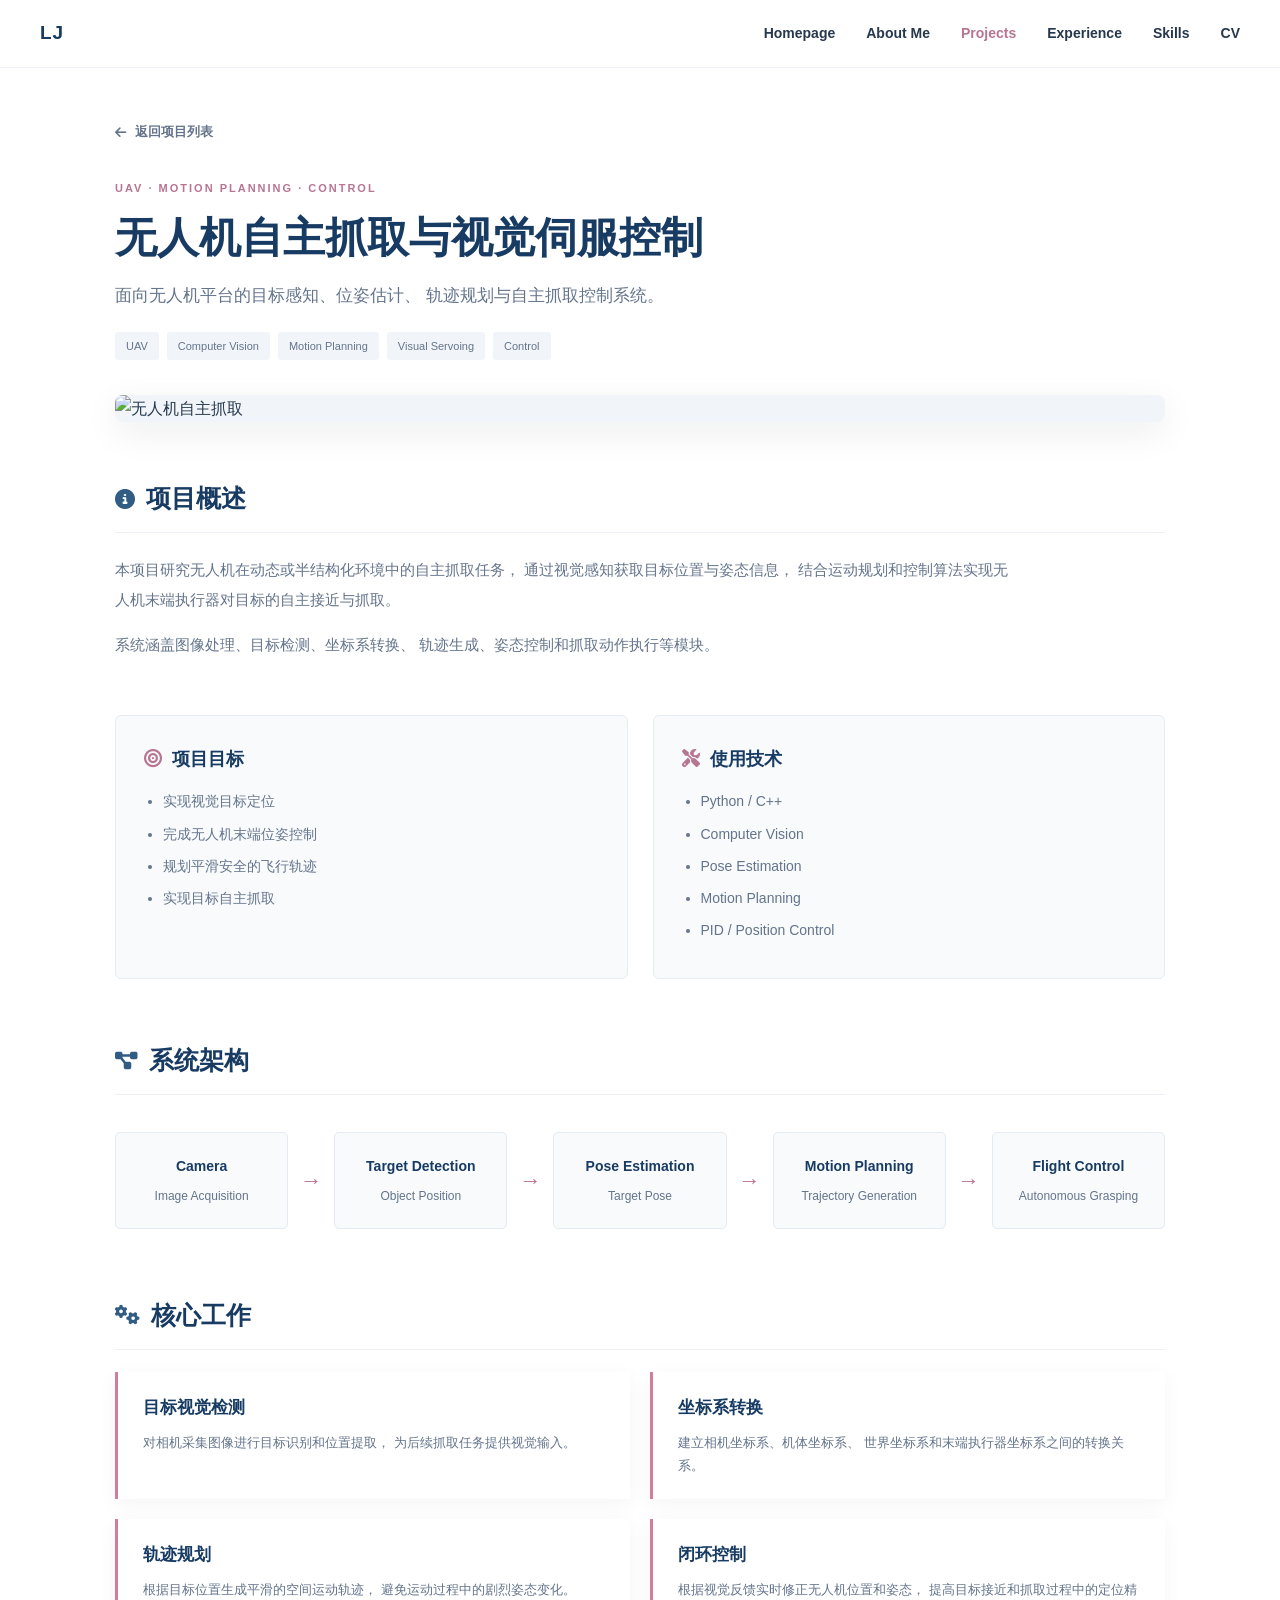
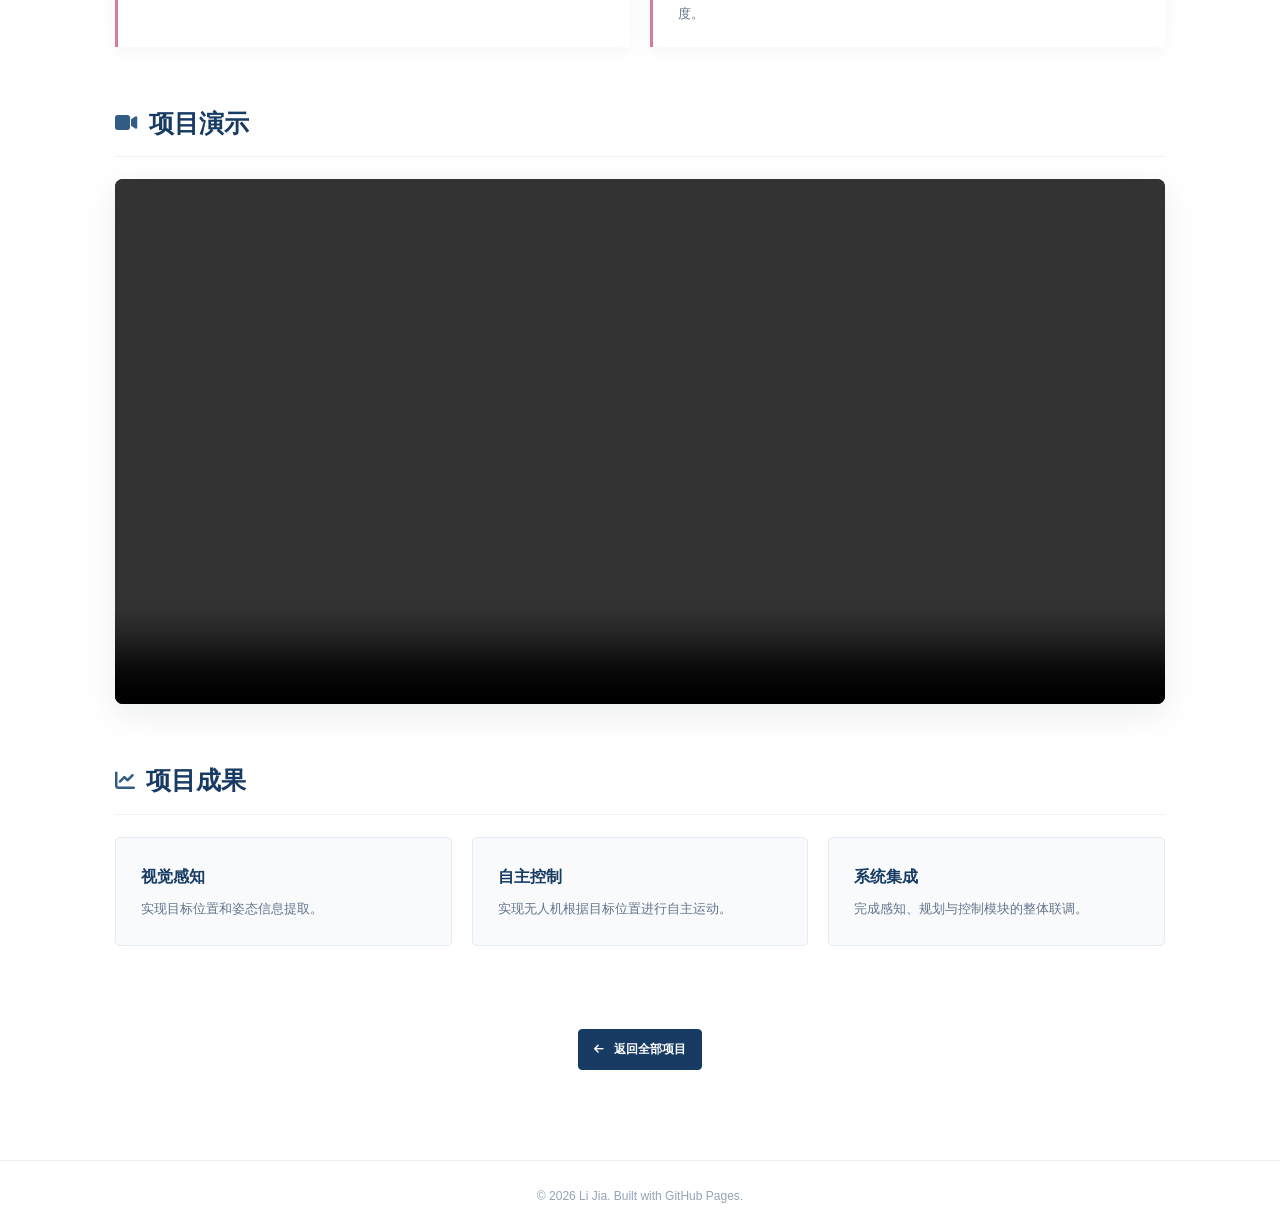
==== uav-grasping.html @ ee02954a "Create uav-grasping.html" ====
<!DOCTYPE html>
<html lang="zh-CN">

<head>
    <meta charset="UTF-8">
    <meta name="viewport" content="width=device-width, initial-scale=1.0">

    <title>无人机自主抓取 | Li Jia</title>

    <link rel="stylesheet"
          href="https://cdnjs.cloudflare.com/ajax/libs/font-awesome/6.5.1/css/all.min.css">

    <link rel="stylesheet" href="assets/css/style.css">
</head>

<body>

<header class="navbar">
    <div class="nav-container">

        <a href="index.html" class="logo">LJ</a>

        <nav class="nav-links">
            <a href="index.html">Homepage</a>
            <a href="index.html#about">About Me</a>
            <a href="index.html#projects" class="active">Projects</a>
            <a href="index.html#experience">Experience</a>
            <a href="index.html#skills">Skills</a>
            <a href="cv.html">CV</a>
        </nav>

    </div>
</header>


<main class="project-detail-container">

    <a href="index.html#projects" class="back-link">
        <i class="fa-solid fa-arrow-left"></i>
        返回项目列表
    </a>


    <header class="project-detail-header">

        <div class="small-label">
            UAV · MOTION PLANNING · CONTROL
        </div>

        <h1>
            无人机自主抓取与视觉伺服控制
        </h1>

        <p class="project-detail-subtitle">
            面向无人机平台的目标感知、位姿估计、
            轨迹规划与自主抓取控制系统。
        </p>

        <div class="detail-tags">
            <span>UAV</span>
            <span>Computer Vision</span>
            <span>Motion Planning</span>
            <span>Visual Servoing</span>
            <span>Control</span>
        </div>

    </header>


    <div class="project-hero-media">

        <img
            src="assets/images/uav-grasping.jpg"
            alt="无人机自主抓取"
        >

    </div>


    <section class="detail-section">

        <h2>
            <i class="fa-solid fa-circle-info"></i>
            项目概述
        </h2>

        <p>
            本项目研究无人机在动态或半结构化环境中的自主抓取任务，
            通过视觉感知获取目标位置与姿态信息，
            结合运动规划和控制算法实现无人机末端执行器对目标的自主接近与抓取。
        </p>

        <p>
            系统涵盖图像处理、目标检测、坐标系转换、
            轨迹生成、姿态控制和抓取动作执行等模块。
        </p>

    </section>


    <section class="detail-two-column">

        <div class="detail-info-card">

            <h3>
                <i class="fa-solid fa-bullseye"></i>
                项目目标
            </h3>

            <ul>
                <li>实现视觉目标定位</li>
                <li>完成无人机末端位姿控制</li>
                <li>规划平滑安全的飞行轨迹</li>
                <li>实现目标自主抓取</li>
            </ul>

        </div>


        <div class="detail-info-card">

            <h3>
                <i class="fa-solid fa-screwdriver-wrench"></i>
                使用技术
            </h3>

            <ul>
                <li>Python / C++</li>
                <li>Computer Vision</li>
                <li>Pose Estimation</li>
                <li>Motion Planning</li>
                <li>PID / Position Control</li>
            </ul>

        </div>

    </section>


    <section class="detail-section">

        <h2>
            <i class="fa-solid fa-diagram-project"></i>
            系统架构
        </h2>

        <div class="architecture-flow">

            <div class="flow-item">
                <strong>Camera</strong>
                <span>Image Acquisition</span>
            </div>

            <div class="flow-arrow">→</div>

            <div class="flow-item">
                <strong>Target Detection</strong>
                <span>Object Position</span>
            </div>

            <div class="flow-arrow">→</div>

            <div class="flow-item">
                <strong>Pose Estimation</strong>
                <span>Target Pose</span>
            </div>

            <div class="flow-arrow">→</div>

            <div class="flow-item">
                <strong>Motion Planning</strong>
                <span>Trajectory Generation</span>
            </div>

            <div class="flow-arrow">→</div>

            <div class="flow-item">
                <strong>Flight Control</strong>
                <span>Autonomous Grasping</span>
            </div>

        </div>

    </section>


    <section class="detail-section">

        <h2>
            <i class="fa-solid fa-gears"></i>
            核心工作
        </h2>

        <div class="technical-list">

            <div class="technical-item">

                <h3>目标视觉检测</h3>

                <p>
                    对相机采集图像进行目标识别和位置提取，
                    为后续抓取任务提供视觉输入。
                </p>

            </div>

            <div class="technical-item">

                <h3>坐标系转换</h3>

                <p>
                    建立相机坐标系、机体坐标系、
                    世界坐标系和末端执行器坐标系之间的转换关系。
                </p>

            </div>

            <div class="technical-item">

                <h3>轨迹规划</h3>

                <p>
                    根据目标位置生成平滑的空间运动轨迹，
                    避免运动过程中的剧烈姿态变化。
                </p>

            </div>

            <div class="technical-item">

                <h3>闭环控制</h3>

                <p>
                    根据视觉反馈实时修正无人机位置和姿态，
                    提高目标接近和抓取过程中的定位精度。
                </p>

            </div>

        </div>

    </section>


    <section class="detail-section">

        <h2>
            <i class="fa-solid fa-video"></i>
            项目演示
        </h2>

        <div class="project-hero-media">

            <video controls>
                <source
                    src="assets/videos/uav-grasping-demo.mp4"
                    type="video/mp4"
                >

                您的浏览器不支持视频播放。
            </video>

        </div>

    </section>


    <section class="detail-section">

        <h2>
            <i class="fa-solid fa-chart-line"></i>
            项目成果
        </h2>

        <div class="result-grid">

            <div class="result-card">
                <strong>视觉感知</strong>
                <span>
                    实现目标位置和姿态信息提取。
                </span>
            </div>

            <div class="result-card">
                <strong>自主控制</strong>
                <span>
                    实现无人机根据目标位置进行自主运动。
                </span>
            </div>

            <div class="result-card">
                <strong>系统集成</strong>
                <span>
                    完成感知、规划与控制模块的整体联调。
                </span>
            </div>

        </div>

    </section>


    <div class="detail-bottom-link">

        <a href="index.html#projects" class="project-button">
            <i class="fa-solid fa-arrow-left"></i>
            返回全部项目
        </a>

    </div>

</main>


<footer class="footer">
    © 2026 Li Jia. Built with GitHub Pages.
</footer>

</body>
</html>
---- assets/css/style.css ----
/* =========================================
   Global
========================================= */

* {
    box-sizing: border-box;
}

html {
    scroll-behavior: smooth;
}

body {
    margin: 0;
    padding: 0;

    background: #ffffff;
    color: #26384d;

    font-family:
        -apple-system,
        BlinkMacSystemFont,
        "Segoe UI",
        "Microsoft YaHei",
        Arial,
        sans-serif;

    line-height: 1.7;
}

a {
    color: inherit;
    text-decoration: none;
}

img {
    max-width: 100%;
    display: block;
}


/* =========================================
   Navigation
========================================= */

.navbar {
    height: 68px;

    background: #ffffff;
    border-bottom: 1px solid #edf0f4;

    position: sticky;
    top: 0;
    z-index: 100;
}

.nav-container {
    width: min(1320px, calc(100% - 80px));

    height: 100%;
    margin: 0 auto;

    display: flex;
    align-items: center;
    justify-content: space-between;
}

.logo {
    color: #173b63;

    font-size: 19px;
    font-weight: 800;
    letter-spacing: 1px;
}

.nav-links {
    display: flex;
    align-items: center;
    gap: 31px;
}

.nav-links a {
    color: #26384d;

    font-size: 14px;
    font-weight: 600;

    transition: color 0.2s ease;
}

.nav-links a:hover,
.nav-links a.active {
    color: #b87591;
}


/* =========================================
   Main Layout
========================================= */

.site-layout {
    width: min(1320px, calc(100% - 80px));

    margin: 0 auto;
    padding: 55px 0 80px;

    display: grid;
    grid-template-columns: 235px minmax(0, 1fr);

    gap: 70px;

    align-items: start;
}


/* =========================================
   Sidebar
========================================= */

.profile-sidebar {
    position: sticky;
    top: 105px;

    width: 235px;
}

.profile-photo {
    width: 180px;
    height: 225px;

    object-fit: cover;
    object-position: center;

    border-radius: 48%;

    border: 5px solid #ffffff;

    box-shadow:
        0 0 0 1px #e5e7eb,
        0 8px 25px rgba(15, 23, 42, 0.08);

    margin-bottom: 22px;
}

.profile-sidebar h1 {
    margin: 0;

    color: #173b63;

    font-size: 26px;
    font-weight: 800;
}

.profile-name {
    margin: 2px 0 7px;

    color: #64748b;
    font-size: 14px;
}

.profile-position {
    display: inline-block;

    margin: 0 0 16px;
    padding: 4px 9px;

    color: #a36480;
    background: #f8edf2;

    border-radius: 3px;

    font-size: 11px;
    font-weight: 700;
}

.profile-school {
    margin: 0;

    color: #334155;
    font-size: 14px;
    font-weight: 650;
}

.profile-degree {
    margin: 3px 0 0;

    color: #64748b;
    font-size: 13px;
}

.profile-divider {
    width: 100%;
    height: 1px;

    background: #e9edf2;

    margin: 25px 0 20px;
}

.profile-contact p {
    display: flex;
    align-items: center;
    gap: 11px;

    margin: 15px 0;

    color: #475569;
    font-size: 13px;
}

.profile-contact i {
    width: 16px;

    color: #315d85;
    font-size: 14px;
}

.profile-contact a:hover {
    color: #b87591;
}

.profile-skills {
    display: flex;
    flex-wrap: wrap;
    gap: 6px;

    margin-top: 25px;
}

.profile-skills span {
    padding: 4px 8px;

    color: #64748b;
    background: #f1f5f9;

    border-radius: 3px;

    font-size: 10px;
}


/* =========================================
   Main Content
========================================= */

.main-content {
    min-width: 0;
    width: 100%;
}

.about-section {
    margin-bottom: 35px;
}

.small-label {
    margin-bottom: 12px;

    color: #b87591;

    font-size: 11px;
    font-weight: 800;

    letter-spacing: 2px;
    text-transform: uppercase;
}

.about-section h2 {
    margin: 0 0 8px;

    color: #173b63;

    font-size: 39px;
    line-height: 1.3;
    font-weight: 800;
}

.about-section h2 span {
    color: #b87591;
}

.about-section h3 {
    margin: 0 0 23px;

    color: #64748b;

    font-size: 19px;
    font-weight: 500;
}

.about-section p {
    max-width: 900px;

    margin: 0 0 14px;

    color: #475569;

    font-size: 15px;
    line-height: 1.9;
}

.about-section strong {
    color: #173b63;
}

.about-highlight {
    display: flex;
    align-items: center;
    gap: 13px;

    margin-top: 25px;
    padding: 18px 22px;

    background: #ffffff;

    border-left: 4px solid #d17d9b;
    border-radius: 4px;

    box-shadow: 0 5px 22px rgba(15, 23, 42, 0.06);

    color: #475569;
    font-size: 14px;
}

.about-highlight i {
    color: #d17d9b;
    font-size: 18px;
}


/* =========================================
   Overview Cards
========================================= */

.overview-grid {
    display: grid;
    grid-template-columns: repeat(3, minmax(0, 1fr));

    gap: 20px;

    margin-bottom: 60px;
}

.overview-card {
    min-height: 150px;

    padding: 23px 25px;

    background: #ffffff;

    border: 1px solid #edf0f4;
    border-radius: 6px;

    box-shadow: 0 5px 20px rgba(15, 23, 42, 0.035);

    transition:
        transform 0.2s ease,
        box-shadow 0.2s ease;
}

.overview-card:hover {
    transform: translateY(-4px);

    box-shadow:
        0 10px 28px rgba(15, 23, 42, 0.08);
}

.overview-card i {
    display: block;
    margin-bottom: 10px;

    color: #315d85;
    font-size: 21px;
}

.overview-card h3 {
    margin: 0 0 8px;

    color: #173b63;
    font-size: 17px;
}

.overview-card p {
    margin: 0;

    color: #64748b;

    font-size: 13px;
    line-height: 1.7;
}


/* =========================================
   Section Heading
========================================= */

.section-heading {
    margin-bottom: 25px;
}

.section-heading h2 {
    display: flex;
    align-items: center;
    gap: 11px;

    margin: 0;

    color: #173b63;

    font-size: 28px;
    font-weight: 800;
}

.section-heading h2 i {
    color: #315d85;
    font-size: 22px;
}

.section-heading p {
    margin: 7px 0 0;

    color: #94a3b8;
    font-size: 13px;
}


/* =========================================
   Projects
========================================= */

.projects-section {
    margin-bottom: 70px;
}

.project-card {
    display: grid;

    grid-template-columns: 285px minmax(0, 1fr);

    margin-bottom: 27px;

    background: #ffffff;

    border: 1px solid #edf0f4;
    border-radius: 7px;

    overflow: hidden;

    box-shadow:
        0 6px 22px rgba(15, 23, 42, 0.04);

    transition:
        transform 0.25s ease,
        box-shadow 0.25s ease;
}

.project-card:hover {
    transform: translateY(-5px);

    box-shadow:
        0 14px 35px rgba(15, 23, 42, 0.1);
}

.project-image {
    min-height: 300px;

    background: #eef2f7;

    overflow: hidden;
}

.project-image img {
    width: 100%;
    height: 100%;
    min-height: 300px;

    object-fit: cover;

    transition: transform 0.35s ease;
}

.project-card:hover .project-image img {
    transform: scale(1.04);
}

.project-content {
    padding: 27px 30px;
}

.project-meta {
    margin-bottom: 10px;

    color: #b87591;

    font-size: 10px;
    font-weight: 800;

    letter-spacing: 1px;
}

.project-content h3 {
    margin: 0 0 12px;

    color: #173b63;

    font-size: 22px;
    line-height: 1.4;
    font-weight: 800;
}

.project-description {
    margin: 0 0 17px;

    color: #64748b;

    font-size: 14px;
    line-height: 1.8;
}

.project-tags {
    display: flex;
    flex-wrap: wrap;
    gap: 6px;

    margin-bottom: 5px;
}

.project-tags span {
    padding: 4px 8px;

    background: #f1f5f9;
    color: #64748b;

    border-radius: 3px;

    font-size: 10px;
}


/* =========================================
   Project Button
========================================= */

.project-button {
    display: inline-flex;
    align-items: center;
    gap: 10px;

    margin-top: 18px;
    padding: 9px 15px;

    background: #173b63;
    color: #ffffff;

    border: 1px solid #173b63;
    border-radius: 4px;

    font-size: 12px;
    font-weight: 700;

    transition:
        background 0.2s ease,
        border-color 0.2s ease,
        transform 0.2s ease;
}

.project-button i {
    font-size: 11px;

    transition: transform 0.2s ease;
}

.project-button:hover {
    background: #b87591;
    border-color: #b87591;

    transform: translateY(-2px);
}

.project-button:hover i {
    transform: translateX(4px);
}


/* =========================================
   Skills
========================================= */

.skills-section {
    margin-bottom: 70px;
}

.skills-table {
    border-top: 1px solid #edf0f4;
}

.skill-row {
    display: grid;
    grid-template-columns: 170px minmax(0, 1fr);

    gap: 25px;

    padding: 17px 0;

    border-bottom: 1px solid #edf0f4;
}

.skill-row strong {
    color: #173b63;
    font-size: 14px;
}

.skill-row span {
    color: #64748b;
    font-size: 14px;
}


/* =========================================
   Experience
========================================= */

.experience-section {
    margin-bottom: 70px;
}

.timeline-item {
    display: grid;
    grid-template-columns: 130px minmax(0, 1fr);

    gap: 25px;

    padding: 20px 0;

    border-top: 1px solid #edf0f4;
}

.timeline-date {
    color: #b87591;
    font-size: 13px;
    font-weight: 750;
}

.timeline-content h3 {
    margin: 0 0 4px;

    color: #173b63;
    font-size: 18px;
}

.timeline-content p {
    margin: 0 0 8px;

    color: #475569;
    font-size: 14px;
    font-weight: 600;
}

.timeline-content span {
    color: #64748b;
    font-size: 14px;
}


/* =========================================
   Contact
========================================= */

.contact-section {
    margin-bottom: 30px;
}

.contact-box {
    padding: 35px;

    background: #f8fafc;

    border: 1px solid #e5ebf2;
    border-radius: 6px;
}

.contact-box h2 {
    margin: 0 0 10px;

    color: #173b63;
    font-size: 29px;
}

.contact-box p {
    max-width: 700px;

    margin: 0 0 20px;

    color: #64748b;
    font-size: 14px;
}

.contact-button {
    display: inline-flex;
    align-items: center;
    gap: 9px;

    padding: 10px 18px;

    background: #315d85;
    color: #ffffff;

    border-radius: 4px;

    font-size: 13px;
    font-weight: 700;

    transition: background 0.2s ease;
}

.contact-button:hover {
    background: #173b63;
}


/* =========================================
   Footer
========================================= */

.footer {
    padding: 25px 20px;

    border-top: 1px solid #edf0f4;

    text-align: center;

    color: #94a3b8;
    font-size: 12px;
}


/* =========================================
   Project Detail Page
========================================= */

.project-detail-container {
    width: min(1050px, calc(100% - 50px));

    margin: 0 auto;

    padding: 50px 0 90px;
}

.back-link {
    display: inline-flex;
    align-items: center;
    gap: 9px;

    margin-bottom: 35px;

    color: #64748b;

    font-size: 13px;
    font-weight: 650;

    transition: color 0.2s ease;
}

.back-link:hover {
    color: #b87591;
}

.project-detail-header {
    margin-bottom: 35px;
}

.project-detail-header .small-label {
    margin-bottom: 13px;
}

.project-detail-header h1 {
    max-width: 900px;

    margin: 0 0 14px;

    color: #173b63;

    font-size: 42px;
    line-height: 1.35;
    font-weight: 800;
}

.project-detail-subtitle {
    margin: 0 0 20px;

    color: #64748b;

    font-size: 17px;
    line-height: 1.8;
}

.detail-tags {
    display: flex;
    flex-wrap: wrap;
    gap: 8px;
}

.detail-tags span {
    padding: 5px 11px;

    background: #f1f5f9;
    color: #64748b;

    border-radius: 3px;

    font-size: 11px;
}


/* =========================================
   Project Hero Image
========================================= */

.project-hero-media {
    width: 100%;

    margin-bottom: 55px;

    overflow: hidden;

    background: #f1f5f9;

    border-radius: 8px;

    box-shadow:
        0 10px 35px rgba(15, 23, 42, 0.08);
}

.project-hero-media img {
    width: 100%;
    max-height: 560px;

    object-fit: cover;
}

.project-hero-media video {
    display: block;

    width: 100%;
    max-height: 600px;

    background: #0f172a;
}


/* =========================================
   Detail Sections
========================================= */

.detail-section {
    margin-bottom: 55px;
}

.detail-section h2 {
    display: flex;
    align-items: center;
    gap: 11px;

    margin: 0 0 22px;

    padding-bottom: 12px;

    border-bottom: 1px solid #edf0f4;

    color: #173b63;

    font-size: 25px;
    font-weight: 800;
}

.detail-section h2 i {
    color: #315d85;
    font-size: 20px;
}

.detail-section h3 {
    margin: 25px 0 10px;

    color: #173b63;
    font-size: 18px;
}

.detail-section p {
    max-width: 900px;

    margin: 0 0 15px;

    color: #64748b;

    font-size: 15px;
    line-height: 2;
}

.detail-section ul {
    max-width: 900px;

    margin: 0;
    padding-left: 22px;
}

.detail-section li {
    margin-bottom: 9px;

    color: #64748b;

    font-size: 14px;
    line-height: 1.85;
}


/* =========================================
   Detail Two Columns
========================================= */

.detail-two-column {
    display: grid;

    grid-template-columns: repeat(2, minmax(0, 1fr));

    gap: 25px;

    margin-bottom: 60px;
}

.detail-info-card {
    padding: 28px;

    background: #f8fafc;

    border: 1px solid #e8edf3;
    border-radius: 6px;
}

.detail-info-card h3 {
    display: flex;
    align-items: center;
    gap: 10px;

    margin: 0 0 15px;

    color: #173b63;
    font-size: 18px;
}

.detail-info-card h3 i {
    color: #b87591;
}

.detail-info-card ul {
    margin: 0;
    padding-left: 19px;
}

.detail-info-card li {
    margin-bottom: 7px;

    color: #64748b;

    font-size: 14px;
    line-height: 1.8;
}


/* =========================================
   Architecture Flow
========================================= */

.architecture-flow {
    display: flex;
    align-items: stretch;

    gap: 12px;

    overflow-x: auto;

    padding: 15px 0 10px;
}

.flow-item {
    flex: 1;
    min-width: 155px;

    display: flex;
    flex-direction: column;
    justify-content: center;

    padding: 22px 15px;

    background: #f8fafc;

    border: 1px solid #e5ebf2;
    border-radius: 5px;

    text-align: center;
}

.flow-item strong {
    margin-bottom: 7px;

    color: #173b63;

    font-size: 14px;
}

.flow-item span {
    color: #64748b;
    font-size: 12px;
}

.flow-arrow {
    display: flex;
    align-items: center;

    color: #b87591;

    font-size: 22px;
    font-weight: 800;
}


/* =========================================
   Technical Items
========================================= */

.technical-list {
    display: grid;

    grid-template-columns: repeat(2, minmax(0, 1fr));

    gap: 20px;
}

.technical-item {
    padding: 22px 25px;

    border-left: 3px solid #d17d9b;

    background: #ffffff;

    box-shadow:
        0 5px 20px rgba(15, 23, 42, 0.045);
}

.technical-item h3 {
    margin: 0 0 8px;

    color: #173b63;

    font-size: 17px;
}

.technical-item p {
    margin: 0;

    font-size: 13px;
    line-height: 1.8;
}


/* =========================================
   Result Cards
========================================= */

.result-grid {
    display: grid;

    grid-template-columns: repeat(3, minmax(0, 1fr));

    gap: 20px;
}

.result-card {
    display: flex;
    flex-direction: column;
    gap: 8px;

    padding: 25px;

    background: #f8fafc;

    border: 1px solid #e5ebf2;
    border-radius: 5px;
}

.result-card strong {
    color: #173b63;
    font-size: 16px;
}

.result-card span {
    color: #64748b;
    font-size: 13px;
    line-height: 1.7;
}

.detail-bottom-link {
    padding-top: 10px;

    text-align: center;
}


/* =========================================
   Responsive
========================================= */

@media (max-width: 1100px) {

    .site-layout {
        width: calc(100% - 50px);

        grid-template-columns: 210px minmax(0, 1fr);

        gap: 45px;
    }

    .profile-sidebar {
        width: 210px;
    }

    .profile-photo {
        width: 165px;
        height: 210px;
    }

    .project-card {
        grid-template-columns: 245px minmax(0, 1fr);
    }

    .overview-grid {
        grid-template-columns: 1fr;
    }

}


@media (max-width: 800px) {

    .navbar {
        height: auto;
    }

    .nav-container {
        width: calc(100% - 30px);

        padding: 16px 0;

        align-items: flex-start;
        flex-direction: column;

        gap: 12px;
    }

    .nav-links {
        width: 100%;

        display: flex;
        flex-wrap: wrap;

        gap: 12px 18px;
    }

    .nav-links a {
        font-size: 12px;
    }

    .site-layout {
        display: block;

        width: calc(100% - 30px);

        padding-top: 35px;
    }

    .profile-sidebar {
        position: static;

        width: 100%;

        margin-bottom: 50px;
    }

    .profile-photo {
        width: 155px;
        height: 195px;
    }

    .about-section h2 {
        font-size: 32px;
    }

    .about-section h3 {
        font-size: 17px;
    }

    .project-card {
        display: block;
    }

    .project-image {
        height: 230px;
        min-height: 230px;
    }

    .project-image img {
        height: 230px;
        min-height: 230px;
    }

    .project-content {
        padding: 23px;
    }

    .project-content h3 {
        font-size: 20px;
    }

    .skill-row {
        display: block;
    }

    .skill-row strong {
        display: block;
        margin-bottom: 5px;
    }

    .timeline-item {
        display: block;
    }

    .timeline-date {
        margin-bottom: 8px;
    }

    .project-detail-container {
        width: calc(100% - 30px);
        padding-top: 30px;
    }

    .project-detail-header h1 {
        font-size: 31px;
    }

    .project-detail-subtitle {
        font-size: 15px;
    }

    .detail-two-column {
        grid-template-columns: 1fr;
    }

    .technical-list {
        grid-template-columns: 1fr;
    }

    .result-grid {
        grid-template-columns: 1fr;
    }

    .architecture-flow {
        flex-direction: column;
    }

    .flow-arrow {
        justify-content: center;
        transform: rotate(90deg);
    }

}
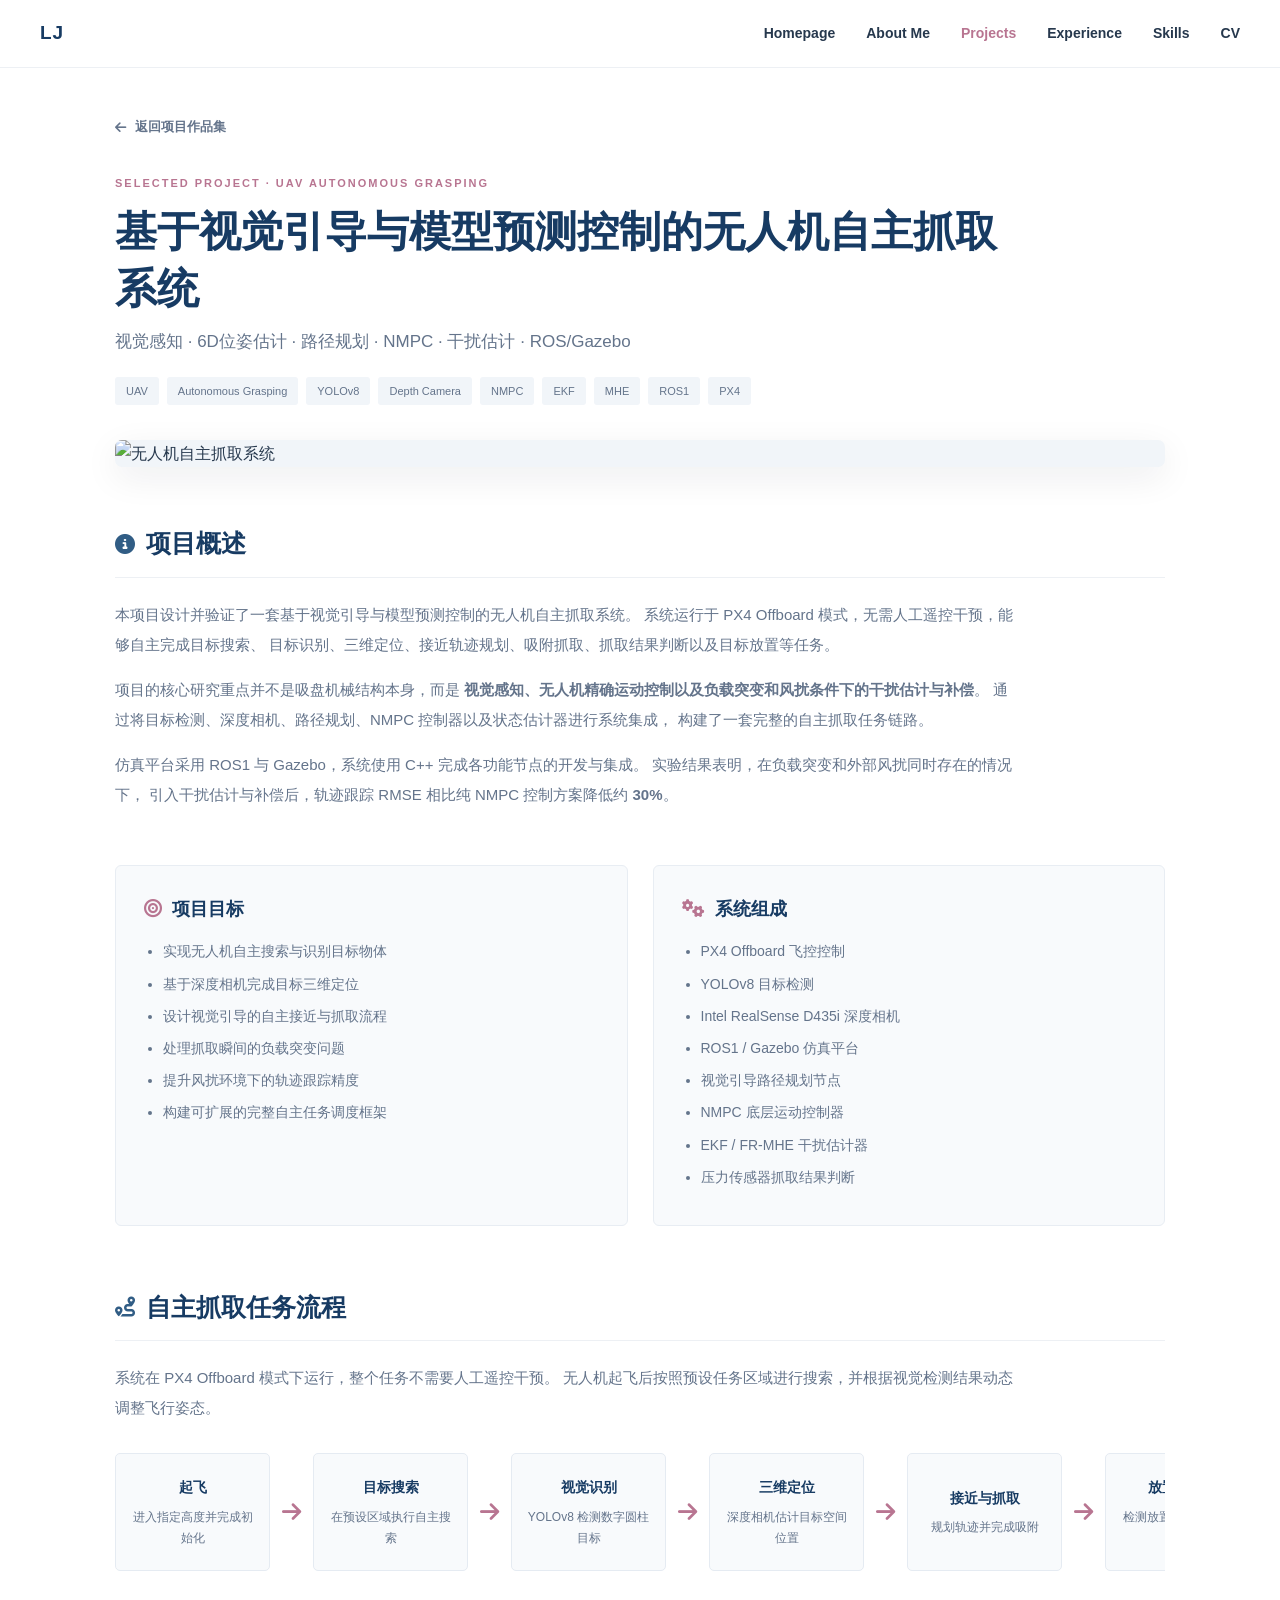
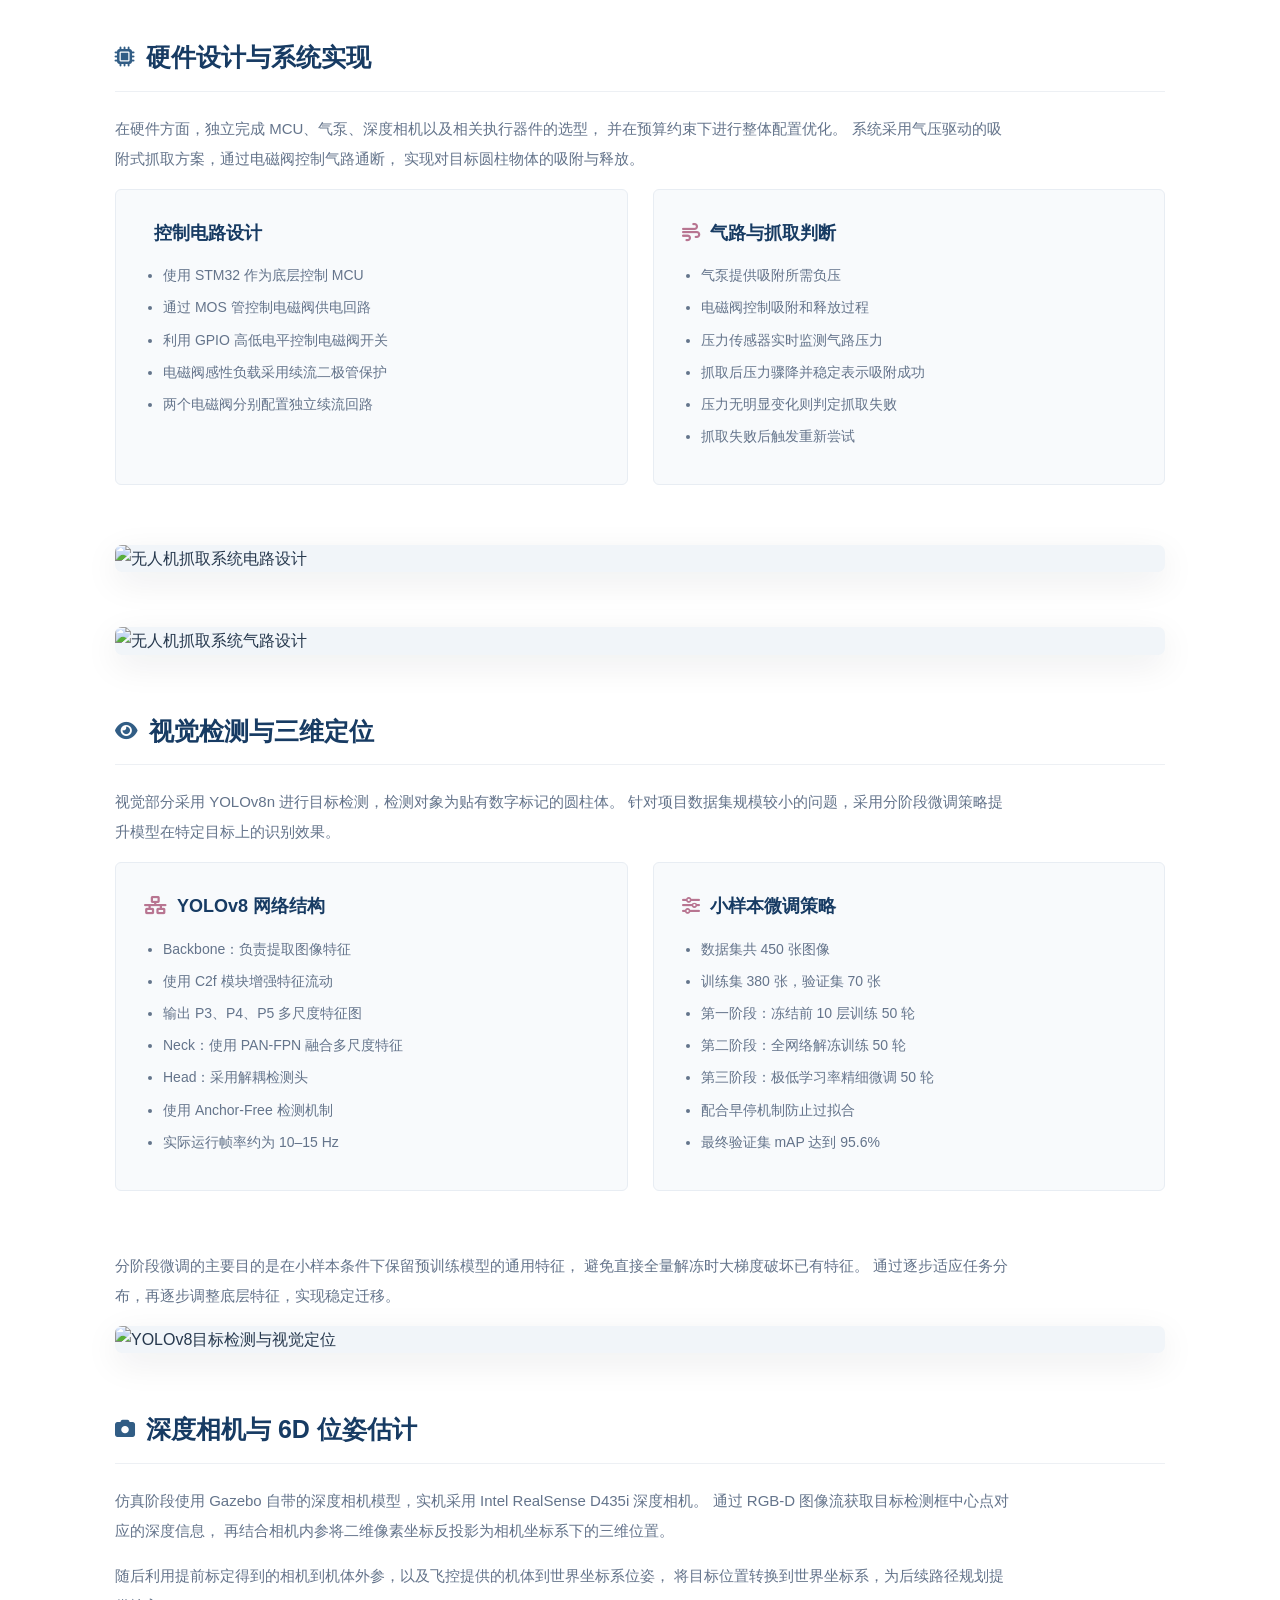
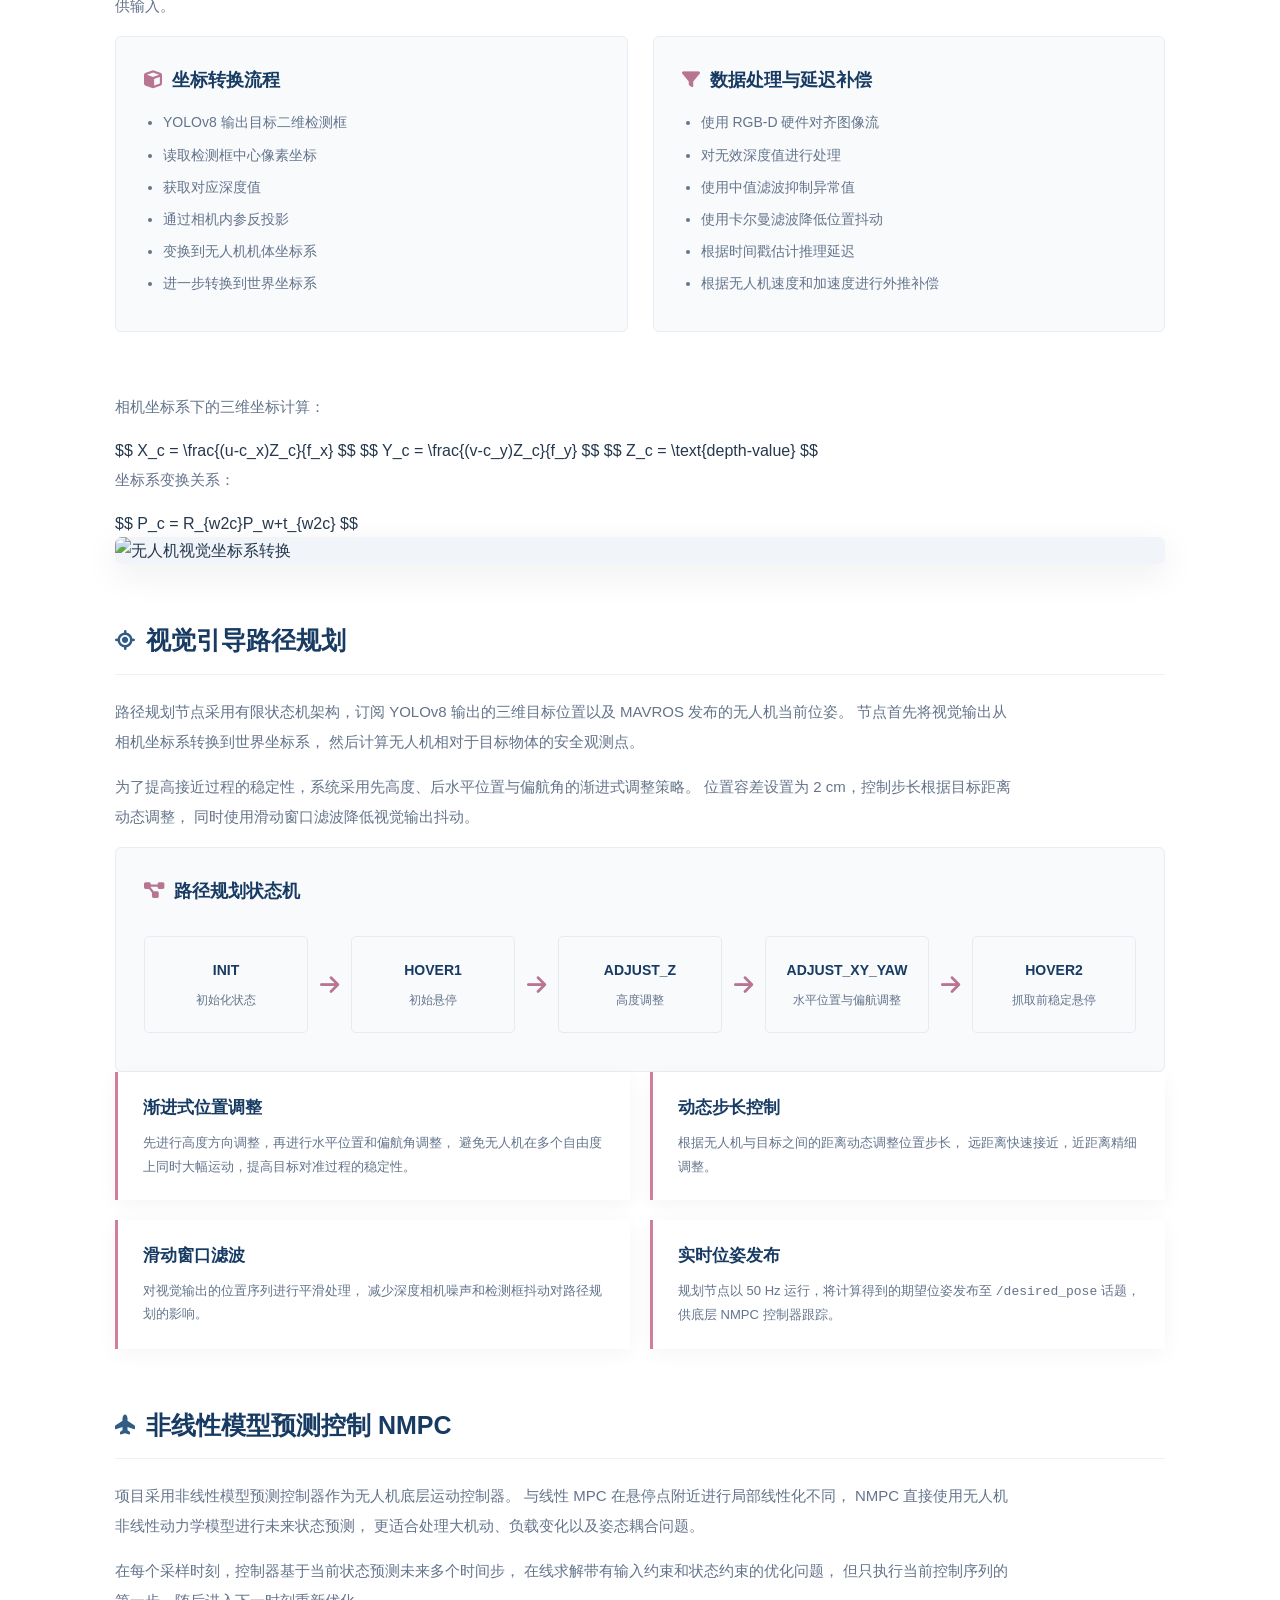
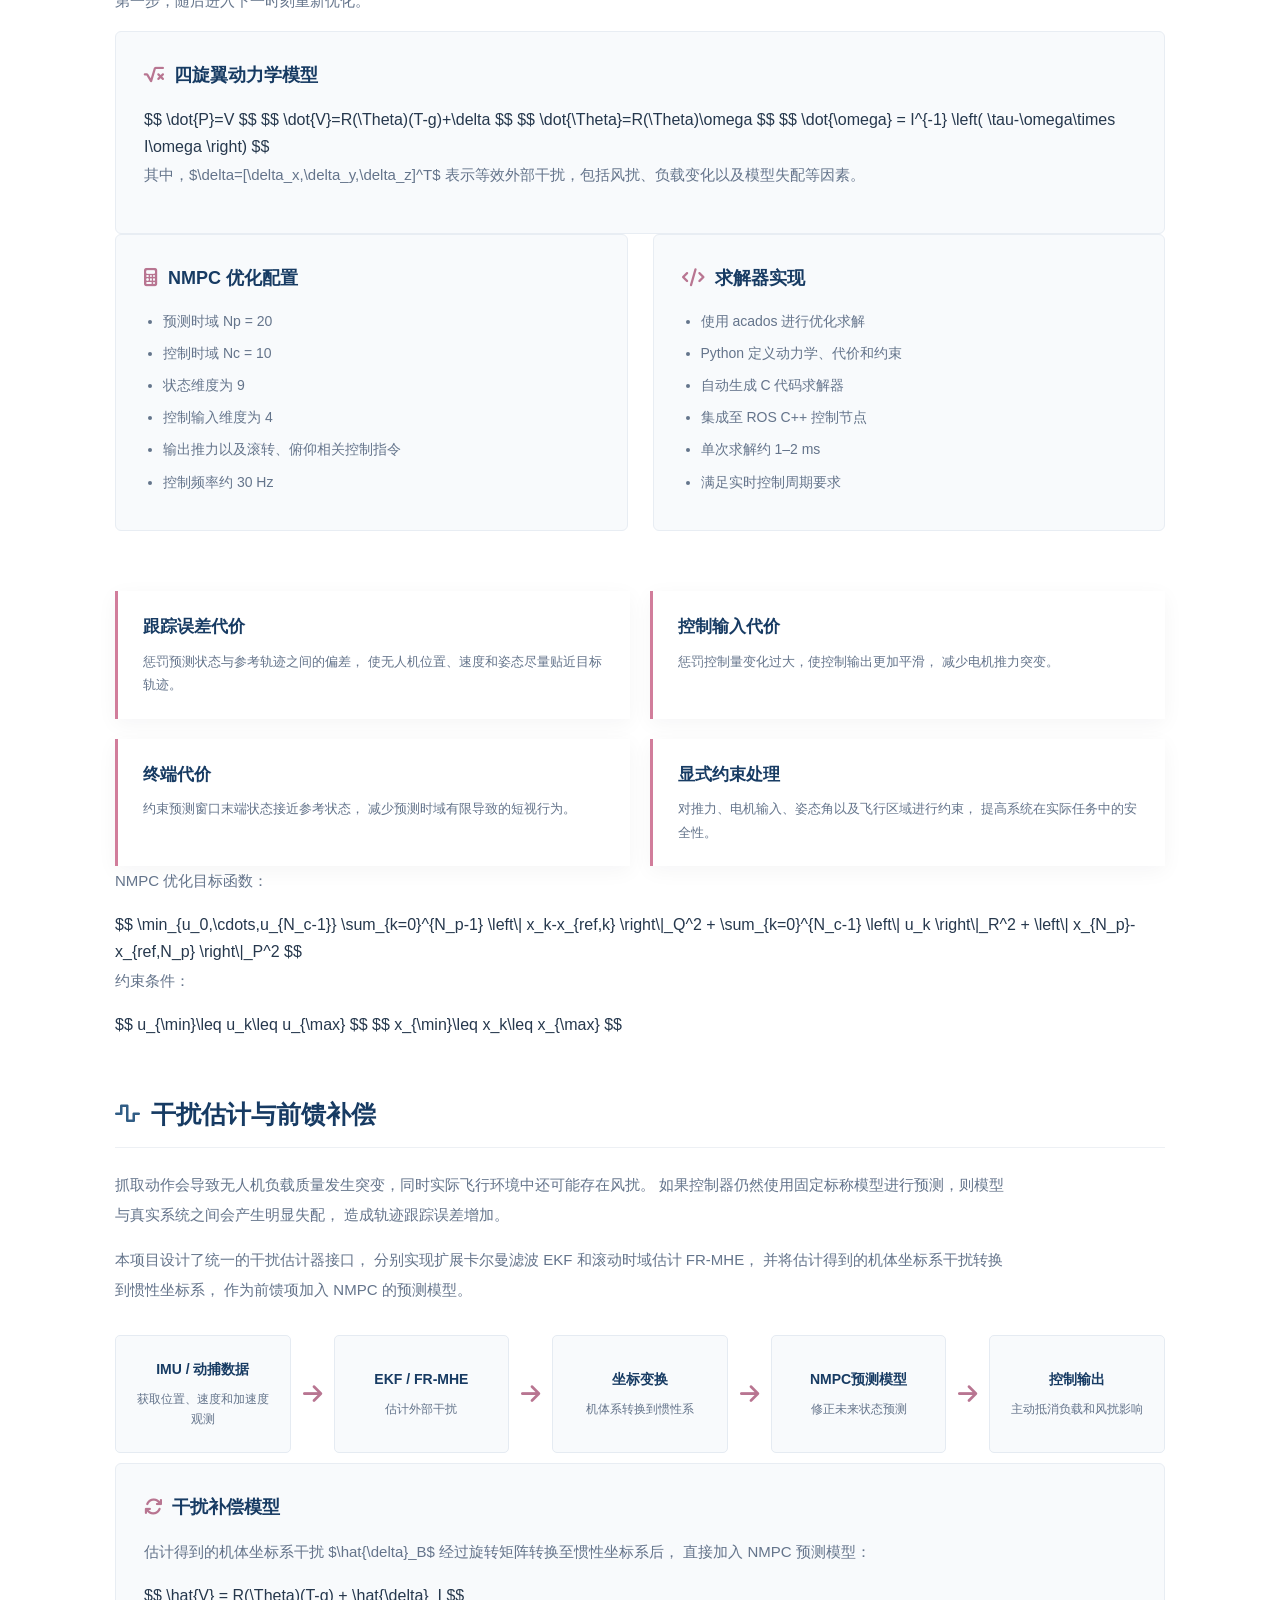
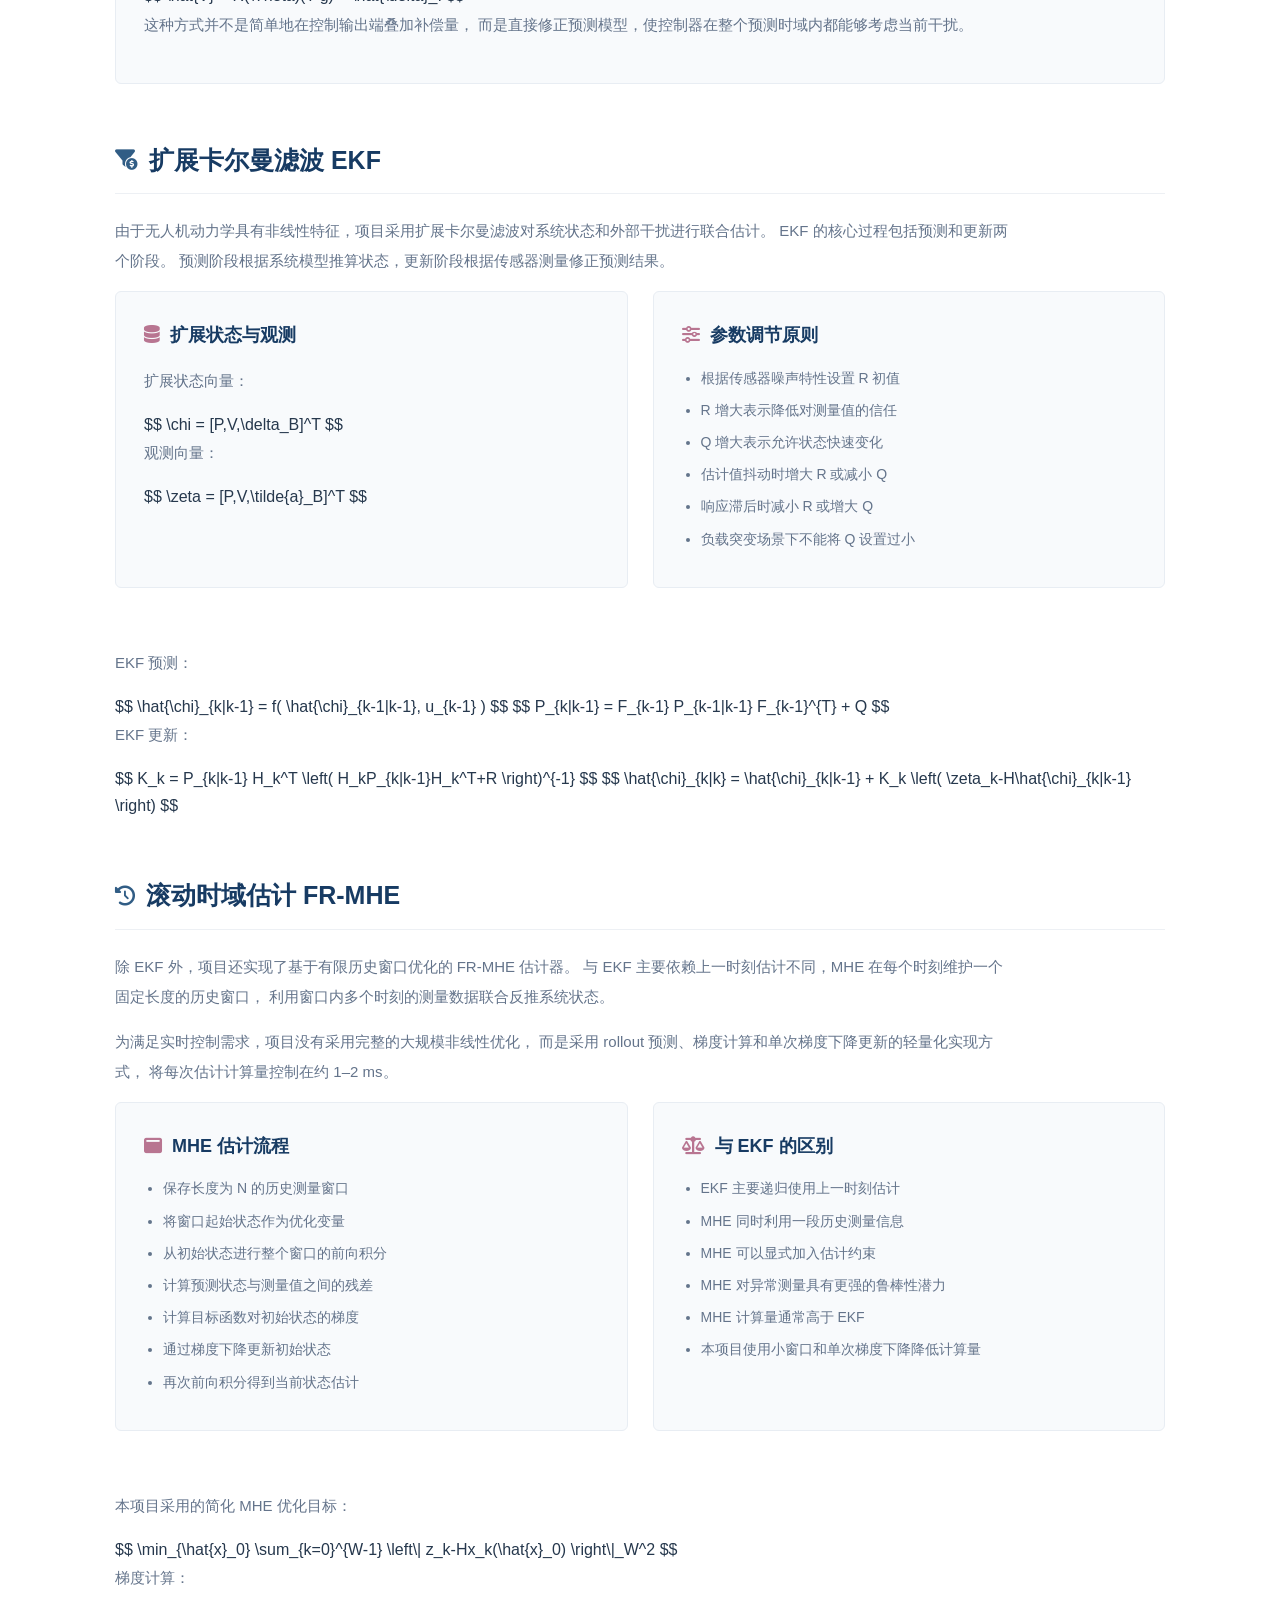
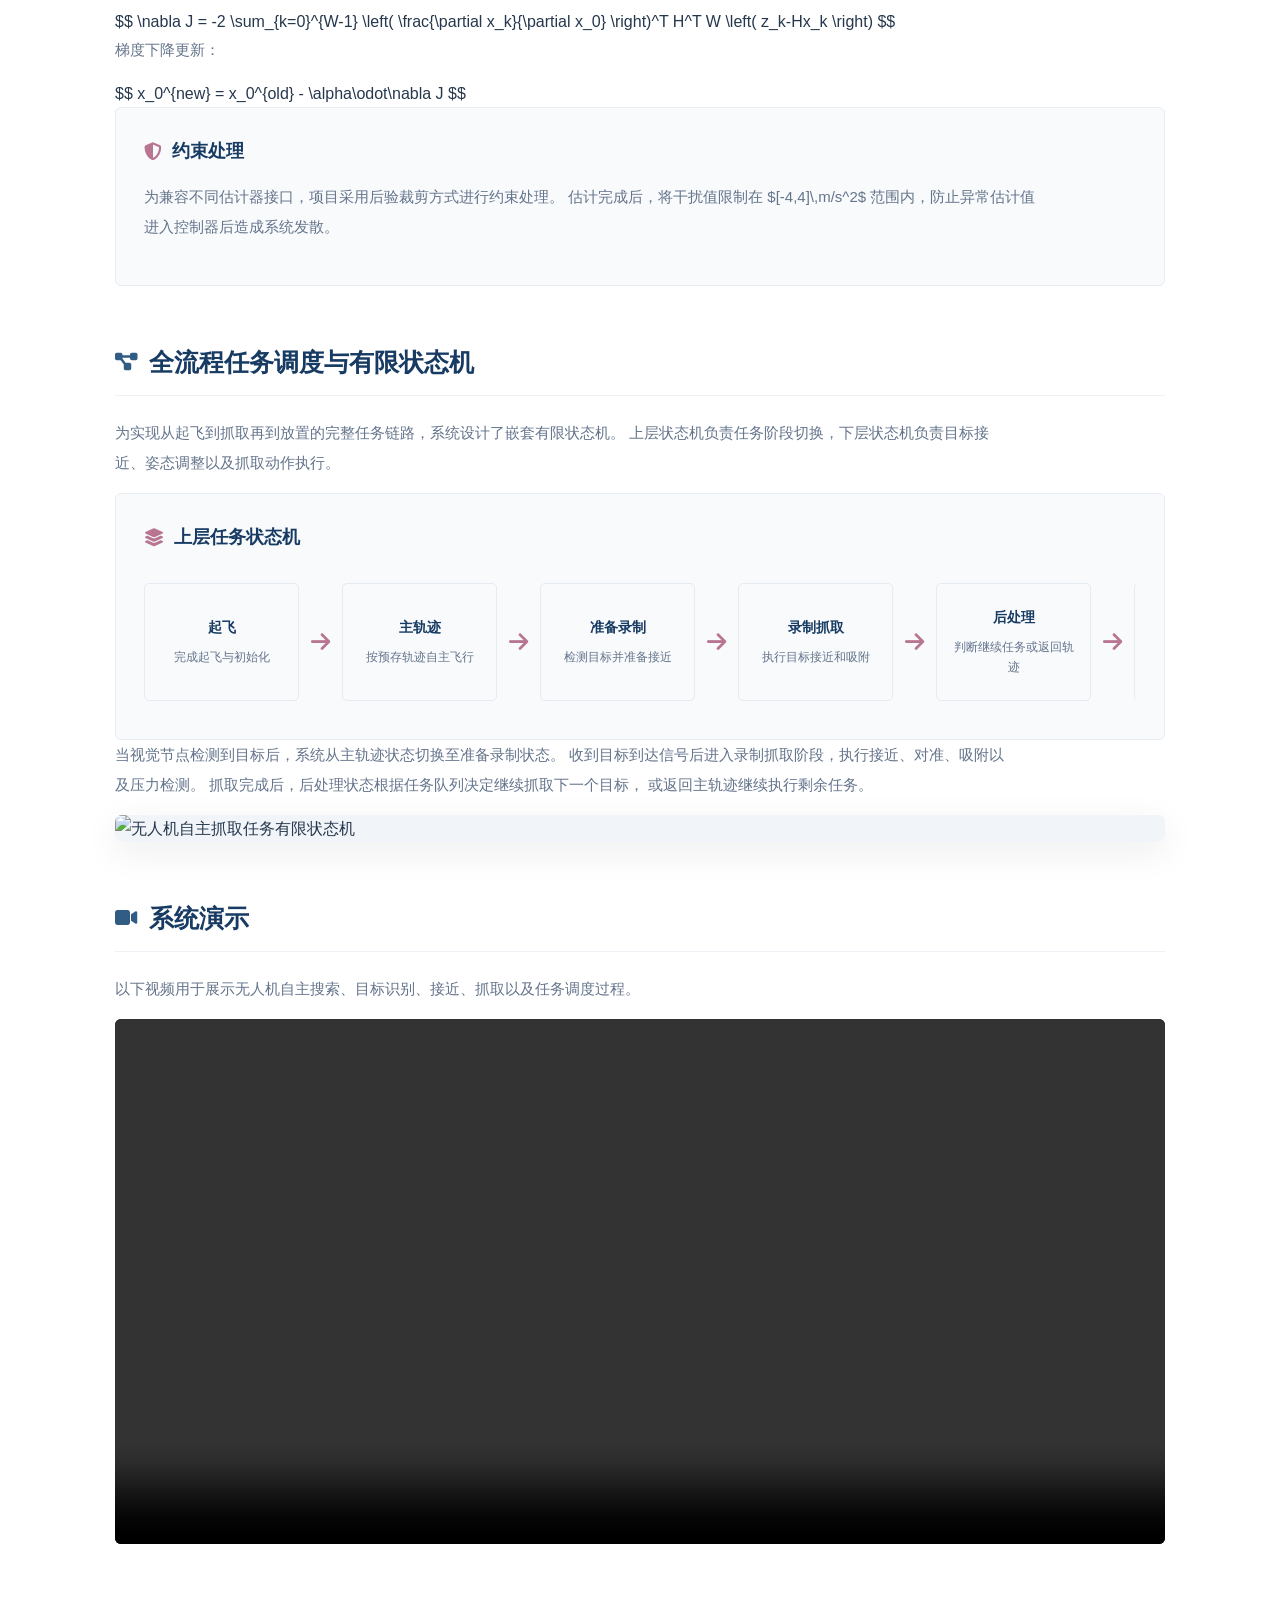
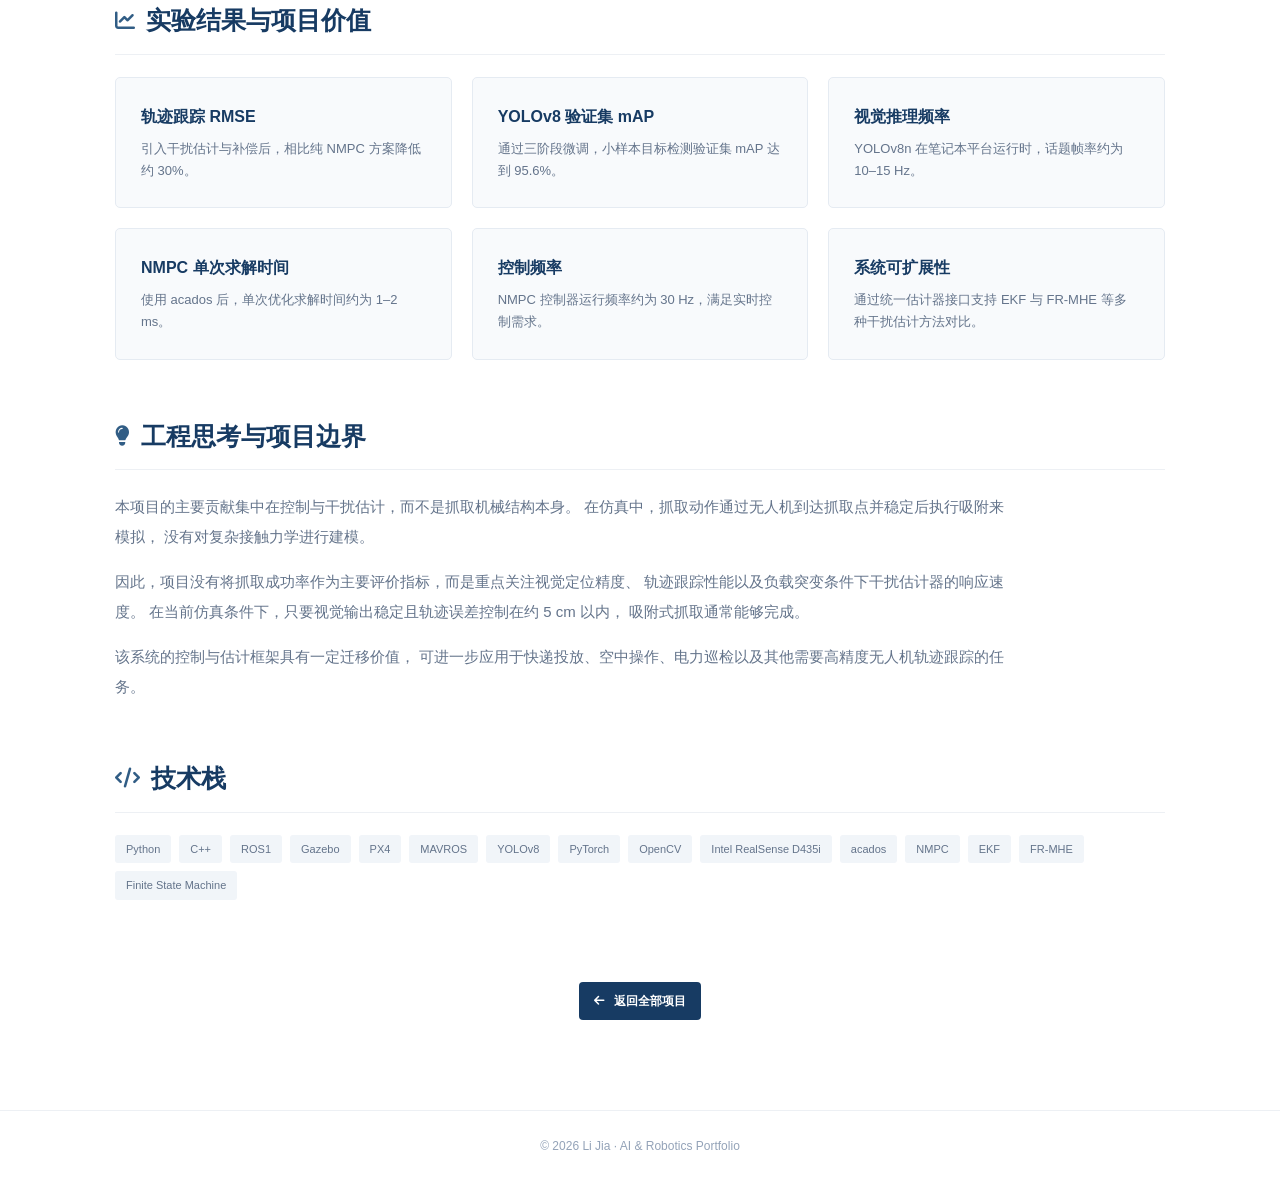
==== commit 38d87600: "Update uav-grasping.html" ====
--- a/uav-grasping.html
+++ b/uav-grasping.html
@@ -3,318 +3,2023 @@
 
 <head>
     <meta charset="UTF-8">
+
     <meta name="viewport" content="width=device-width, initial-scale=1.0">
 
-    <title>无人机自主抓取 | Li Jia</title>
-
-    <link rel="stylesheet"
-          href="https://cdnjs.cloudflare.com/ajax/libs/font-awesome/6.5.1/css/all.min.css">
+    <title>无人机自主抓取系统 | Li Jia</title>
 
     <link rel="stylesheet" href="assets/css/style.css">
+
+    <!-- Font Awesome -->
+    <link
+        rel="stylesheet"
+        href="https://cdnjs.cloudflare.com/ajax/libs/font-awesome/6.5.0/css/all.min.css"
+    >
+
+    <!-- MathJax -->
+    <script>
+        window.MathJax = {
+            tex: {
+                inlineMath: [['$', '$'], ['\\(', '\\)']],
+                displayMath: [['$$', '$$'], ['\\[', '\\]']]
+            }
+        };
+    </script>
+
+    <script
+        async
+        src="https://cdn.jsdelivr.net/npm/mathjax@3/es5/tex-mml-chtml.js">
+    </script>
 </head>
 
+
 <body>
 
-<header class="navbar">
-    <div class="nav-container">
-
-        <a href="index.html" class="logo">LJ</a>
-
-        <nav class="nav-links">
-            <a href="index.html">Homepage</a>
-            <a href="index.html#about">About Me</a>
-            <a href="index.html#projects" class="active">Projects</a>
-            <a href="index.html#experience">Experience</a>
-            <a href="index.html#skills">Skills</a>
-            <a href="cv.html">CV</a>
-        </nav>
-
-    </div>
-</header>
-
-
-<main class="project-detail-container">
-
-    <a href="index.html#projects" class="back-link">
-        <i class="fa-solid fa-arrow-left"></i>
-        返回项目列表
-    </a>
-
-
-    <header class="project-detail-header">
-
-        <div class="small-label">
-            UAV · MOTION PLANNING · CONTROL
+    <!-- =========================
+         Navigation
+    ========================== -->
+
+    <header class="navbar">
+
+        <div class="nav-container">
+
+            <a href="index.html" class="logo">
+                LJ
+            </a>
+
+            <nav class="nav-links">
+
+                <a href="index.html">
+                    Homepage
+                </a>
+
+                <a href="about.html">
+                    About Me
+                </a>
+
+                <a href="projects.html" class="active">
+                    Projects
+                </a>
+
+                <a href="experience.html">
+                    Experience
+                </a>
+
+                <a href="skills.html">
+                    Skills
+                </a>
+
+                <a href="cv.html">
+                    CV
+                </a>
+
+            </nav>
+
         </div>
 
-        <h1>
-            无人机自主抓取与视觉伺服控制
-        </h1>
-
-        <p class="project-detail-subtitle">
-            面向无人机平台的目标感知、位姿估计、
-            轨迹规划与自主抓取控制系统。
-        </p>
-
-        <div class="detail-tags">
-            <span>UAV</span>
-            <span>Computer Vision</span>
-            <span>Motion Planning</span>
-            <span>Visual Servoing</span>
-            <span>Control</span>
+    </header>
+
+
+    <!-- =========================
+         Project Detail
+    ========================== -->
+
+    <main class="project-detail-container">
+
+        <!-- 返回项目主页 -->
+
+        <a href="index.html#projects" class="back-link">
+            <i class="fa-solid fa-arrow-left"></i>
+            返回项目作品集
+        </a>
+
+
+        <!-- =========================
+             Project Header
+        ========================== -->
+
+        <section class="project-detail-header">
+
+            <div class="small-label">
+                SELECTED PROJECT · UAV AUTONOMOUS GRASPING
+            </div>
+
+            <h1>
+                基于视觉引导与模型预测控制的无人机自主抓取系统
+            </h1>
+
+            <p class="project-detail-subtitle">
+                视觉感知 · 6D位姿估计 · 路径规划 · NMPC · 干扰估计 · ROS/Gazebo
+            </p>
+
+            <div class="detail-tags">
+
+                <span>UAV</span>
+                <span>Autonomous Grasping</span>
+                <span>YOLOv8</span>
+                <span>Depth Camera</span>
+                <span>NMPC</span>
+                <span>EKF</span>
+                <span>MHE</span>
+                <span>ROS1</span>
+                <span>PX4</span>
+
+            </div>
+
+        </section>
+
+
+        <!-- =========================
+             Hero Image
+        ========================== -->
+
+        <div class="project-hero-media">
+
+            <img
+                src="assets/images/uav-grasping.jpg"
+                alt="无人机自主抓取系统"
+            >
+
         </div>
 
-    </header>
-
-
-    <div class="project-hero-media">
-
-        <img
-            src="assets/images/uav-grasping.jpg"
-            alt="无人机自主抓取"
-        >
-
-    </div>
-
-
-    <section class="detail-section">
-
-        <h2>
-            <i class="fa-solid fa-circle-info"></i>
-            项目概述
-        </h2>
-
-        <p>
-            本项目研究无人机在动态或半结构化环境中的自主抓取任务，
-            通过视觉感知获取目标位置与姿态信息，
-            结合运动规划和控制算法实现无人机末端执行器对目标的自主接近与抓取。
-        </p>
-
-        <p>
-            系统涵盖图像处理、目标检测、坐标系转换、
-            轨迹生成、姿态控制和抓取动作执行等模块。
-        </p>
-
-    </section>
-
-
-    <section class="detail-two-column">
-
-        <div class="detail-info-card">
-
-            <h3>
-                <i class="fa-solid fa-bullseye"></i>
-                项目目标
-            </h3>
-
-            <ul>
-                <li>实现视觉目标定位</li>
-                <li>完成无人机末端位姿控制</li>
-                <li>规划平滑安全的飞行轨迹</li>
-                <li>实现目标自主抓取</li>
-            </ul>
+
+        <!-- =========================
+             Project Overview
+        ========================== -->
+
+        <section class="detail-section">
+
+            <h2>
+                <i class="fa-solid fa-circle-info"></i>
+                项目概述
+            </h2>
+
+            <p>
+                本项目设计并验证了一套基于视觉引导与模型预测控制的无人机自主抓取系统。
+                系统运行于 PX4 Offboard 模式，无需人工遥控干预，能够自主完成目标搜索、
+                目标识别、三维定位、接近轨迹规划、吸附抓取、抓取结果判断以及目标放置等任务。
+            </p>
+
+            <p>
+                项目的核心研究重点并不是吸盘机械结构本身，而是
+                <strong>视觉感知、无人机精确运动控制以及负载突变和风扰条件下的干扰估计与补偿</strong>。
+                通过将目标检测、深度相机、路径规划、NMPC 控制器以及状态估计器进行系统集成，
+                构建了一套完整的自主抓取任务链路。
+            </p>
+
+            <p>
+                仿真平台采用 ROS1 与 Gazebo，系统使用 C++ 完成各功能节点的开发与集成。
+                实验结果表明，在负载突变和外部风扰同时存在的情况下，
+                引入干扰估计与补偿后，轨迹跟踪 RMSE 相比纯 NMPC 控制方案降低约
+                <strong>30%</strong>。
+            </p>
+
+        </section>
+
+
+        <!-- =========================
+             Project Highlights
+        ========================== -->
+
+        <section class="detail-two-column">
+
+            <div class="detail-info-card">
+
+                <h3>
+                    <i class="fa-solid fa-bullseye"></i>
+                    项目目标
+                </h3>
+
+                <ul>
+
+                    <li>
+                        实现无人机自主搜索与识别目标物体
+                    </li>
+
+                    <li>
+                        基于深度相机完成目标三维定位
+                    </li>
+
+                    <li>
+                        设计视觉引导的自主接近与抓取流程
+                    </li>
+
+                    <li>
+                        处理抓取瞬间的负载突变问题
+                    </li>
+
+                    <li>
+                        提升风扰环境下的轨迹跟踪精度
+                    </li>
+
+                    <li>
+                        构建可扩展的完整自主任务调度框架
+                    </li>
+
+                </ul>
+
+            </div>
+
+
+            <div class="detail-info-card">
+
+                <h3>
+                    <i class="fa-solid fa-gears"></i>
+                    系统组成
+                </h3>
+
+                <ul>
+
+                    <li>
+                        PX4 Offboard 飞控控制
+                    </li>
+
+                    <li>
+                        YOLOv8 目标检测
+                    </li>
+
+                    <li>
+                        Intel RealSense D435i 深度相机
+                    </li>
+
+                    <li>
+                        ROS1 / Gazebo 仿真平台
+                    </li>
+
+                    <li>
+                        视觉引导路径规划节点
+                    </li>
+
+                    <li>
+                        NMPC 底层运动控制器
+                    </li>
+
+                    <li>
+                        EKF / FR-MHE 干扰估计器
+                    </li>
+
+                    <li>
+                        压力传感器抓取结果判断
+                    </li>
+
+                </ul>
+
+            </div>
+
+        </section>
+
+
+        <!-- =========================
+             Autonomous Workflow
+        ========================== -->
+
+        <section class="detail-section">
+
+            <h2>
+                <i class="fa-solid fa-route"></i>
+                自主抓取任务流程
+            </h2>
+
+            <p>
+                系统在 PX4 Offboard 模式下运行，整个任务不需要人工遥控干预。
+                无人机起飞后按照预设任务区域进行搜索，并根据视觉检测结果动态调整飞行姿态。
+            </p>
+
+
+            <div class="architecture-flow">
+
+                <div class="flow-item">
+
+                    <strong>起飞</strong>
+
+                    <span>
+                        进入指定高度并完成初始化
+                    </span>
+
+                </div>
+
+                <div class="flow-arrow">
+                    <i class="fa-solid fa-arrow-right"></i>
+                </div>
+
+                <div class="flow-item">
+
+                    <strong>目标搜索</strong>
+
+                    <span>
+                        在预设区域执行自主搜索
+                    </span>
+
+                </div>
+
+                <div class="flow-arrow">
+                    <i class="fa-solid fa-arrow-right"></i>
+                </div>
+
+                <div class="flow-item">
+
+                    <strong>视觉识别</strong>
+
+                    <span>
+                        YOLOv8 检测数字圆柱目标
+                    </span>
+
+                </div>
+
+                <div class="flow-arrow">
+                    <i class="fa-solid fa-arrow-right"></i>
+                </div>
+
+                <div class="flow-item">
+
+                    <strong>三维定位</strong>
+
+                    <span>
+                        深度相机估计目标空间位置
+                    </span>
+
+                </div>
+
+                <div class="flow-arrow">
+                    <i class="fa-solid fa-arrow-right"></i>
+                </div>
+
+                <div class="flow-item">
+
+                    <strong>接近与抓取</strong>
+
+                    <span>
+                        规划轨迹并完成吸附
+                    </span>
+
+                </div>
+
+                <div class="flow-arrow">
+                    <i class="fa-solid fa-arrow-right"></i>
+                </div>
+
+                <div class="flow-item">
+
+                    <strong>放置与返回</strong>
+
+                    <span>
+                        检测放置区域并释放目标
+                    </span>
+
+                </div>
+
+            </div>
+
+        </section>
+
+
+        <!-- =========================
+             Hardware
+        ========================== -->
+
+        <section class="detail-section">
+
+            <h2>
+                <i class="fa-solid fa-microchip"></i>
+                硬件设计与系统实现
+            </h2>
+
+            <p>
+                在硬件方面，独立完成 MCU、气泵、深度相机以及相关执行器件的选型，
+                并在预算约束下进行整体配置优化。
+                系统采用气压驱动的吸附式抓取方案，通过电磁阀控制气路通断，
+                实现对目标圆柱物体的吸附与释放。
+            </p>
+
+            <div class="detail-two-column">
+
+                <div class="detail-info-card">
+
+                    <h3>
+                        <i class="fa-solid fa-circuit-board"></i>
+                        控制电路设计
+                    </h3>
+
+                    <ul>
+
+                        <li>
+                            使用 STM32 作为底层控制 MCU
+                        </li>
+
+                        <li>
+                            通过 MOS 管控制电磁阀供电回路
+                        </li>
+
+                        <li>
+                            利用 GPIO 高低电平控制电磁阀开关
+                        </li>
+
+                        <li>
+                            电磁阀感性负载采用续流二极管保护
+                        </li>
+
+                        <li>
+                            两个电磁阀分别配置独立续流回路
+                        </li>
+
+                    </ul>
+
+                </div>
+
+
+                <div class="detail-info-card">
+
+                    <h3>
+                        <i class="fa-solid fa-wind"></i>
+                        气路与抓取判断
+                    </h3>
+
+                    <ul>
+
+                        <li>
+                            气泵提供吸附所需负压
+                        </li>
+
+                        <li>
+                            电磁阀控制吸附和释放过程
+                        </li>
+
+                        <li>
+                            压力传感器实时监测气路压力
+                        </li>
+
+                        <li>
+                            抓取后压力骤降并稳定表示吸附成功
+                        </li>
+
+                        <li>
+                            压力无明显变化则判定抓取失败
+                        </li>
+
+                        <li>
+                            抓取失败后触发重新尝试
+                        </li>
+
+                    </ul>
+
+                </div>
+
+            </div>
+
+
+            <div class="project-hero-media">
+
+                <img
+                    src="assets/images/uav-circuit.jpg"
+                    alt="无人机抓取系统电路设计"
+                >
+
+            </div>
+
+            <div class="project-hero-media">
+
+                <img
+                    src="assets/images/uav-air-system.jpg"
+                    alt="无人机抓取系统气路设计"
+                >
+
+            </div>
+
+        </section>
+
+
+        <!-- =========================
+             Vision Detection
+        ========================== -->
+
+        <section class="detail-section">
+
+            <h2>
+                <i class="fa-solid fa-eye"></i>
+                视觉检测与三维定位
+            </h2>
+
+            <p>
+                视觉部分采用 YOLOv8n 进行目标检测，检测对象为贴有数字标记的圆柱体。
+                针对项目数据集规模较小的问题，采用分阶段微调策略提升模型在特定目标上的识别效果。
+            </p>
+
+
+            <div class="detail-two-column">
+
+                <div class="detail-info-card">
+
+                    <h3>
+                        <i class="fa-solid fa-network-wired"></i>
+                        YOLOv8 网络结构
+                    </h3>
+
+                    <ul>
+
+                        <li>
+                            Backbone：负责提取图像特征
+                        </li>
+
+                        <li>
+                            使用 C2f 模块增强特征流动
+                        </li>
+
+                        <li>
+                            输出 P3、P4、P5 多尺度特征图
+                        </li>
+
+                        <li>
+                            Neck：使用 PAN-FPN 融合多尺度特征
+                        </li>
+
+                        <li>
+                            Head：采用解耦检测头
+                        </li>
+
+                        <li>
+                            使用 Anchor-Free 检测机制
+                        </li>
+
+                        <li>
+                            实际运行帧率约为 10–15 Hz
+                        </li>
+
+                    </ul>
+
+                </div>
+
+
+                <div class="detail-info-card">
+
+                    <h3>
+                        <i class="fa-solid fa-sliders"></i>
+                        小样本微调策略
+                    </h3>
+
+                    <ul>
+
+                        <li>
+                            数据集共 450 张图像
+                        </li>
+
+                        <li>
+                            训练集 380 张，验证集 70 张
+                        </li>
+
+                        <li>
+                            第一阶段：冻结前 10 层训练 50 轮
+                        </li>
+
+                        <li>
+                            第二阶段：全网络解冻训练 50 轮
+                        </li>
+
+                        <li>
+                            第三阶段：极低学习率精细微调 50 轮
+                        </li>
+
+                        <li>
+                            配合早停机制防止过拟合
+                        </li>
+
+                        <li>
+                            最终验证集 mAP 达到 95.6%
+                        </li>
+
+                    </ul>
+
+                </div>
+
+            </div>
+
+
+            <p>
+                分阶段微调的主要目的是在小样本条件下保留预训练模型的通用特征，
+                避免直接全量解冻时大梯度破坏已有特征。
+                通过逐步适应任务分布，再逐步调整底层特征，实现稳定迁移。
+            </p>
+
+
+            <div class="project-hero-media">
+
+                <img
+                    src="assets/images/uav-yolov8.jpg"
+                    alt="YOLOv8目标检测与视觉定位"
+                >
+
+            </div>
+
+        </section>
+
+
+        <!-- =========================
+             Depth Camera
+        ========================== -->
+
+        <section class="detail-section">
+
+            <h2>
+                <i class="fa-solid fa-camera"></i>
+                深度相机与 6D 位姿估计
+            </h2>
+
+            <p>
+                仿真阶段使用 Gazebo 自带的深度相机模型，实机采用
+                Intel RealSense D435i 深度相机。
+                通过 RGB-D 图像流获取目标检测框中心点对应的深度信息，
+                再结合相机内参将二维像素坐标反投影为相机坐标系下的三维位置。
+            </p>
+
+            <p>
+                随后利用提前标定得到的相机到机体外参，以及飞控提供的机体到世界坐标系位姿，
+                将目标位置转换到世界坐标系，为后续路径规划提供输入。
+            </p>
+
+
+            <div class="detail-two-column">
+
+                <div class="detail-info-card">
+
+                    <h3>
+                        <i class="fa-solid fa-cube"></i>
+                        坐标转换流程
+                    </h3>
+
+                    <ul>
+
+                        <li>
+                            YOLOv8 输出目标二维检测框
+                        </li>
+
+                        <li>
+                            读取检测框中心像素坐标
+                        </li>
+
+                        <li>
+                            获取对应深度值
+                        </li>
+
+                        <li>
+                            通过相机内参反投影
+                        </li>
+
+                        <li>
+                            变换到无人机机体坐标系
+                        </li>
+
+                        <li>
+                            进一步转换到世界坐标系
+                        </li>
+
+                    </ul>
+
+                </div>
+
+
+                <div class="detail-info-card">
+
+                    <h3>
+                        <i class="fa-solid fa-filter"></i>
+                        数据处理与延迟补偿
+                    </h3>
+
+                    <ul>
+
+                        <li>
+                            使用 RGB-D 硬件对齐图像流
+                        </li>
+
+                        <li>
+                            对无效深度值进行处理
+                        </li>
+
+                        <li>
+                            使用中值滤波抑制异常值
+                        </li>
+
+                        <li>
+                            使用卡尔曼滤波降低位置抖动
+                        </li>
+
+                        <li>
+                            根据时间戳估计推理延迟
+                        </li>
+
+                        <li>
+                            根据无人机速度和加速度进行外推补偿
+                        </li>
+
+                    </ul>
+
+                </div>
+
+            </div>
+
+
+            <div class="formula-box">
+
+                <p>
+                    相机坐标系下的三维坐标计算：
+                </p>
+
+                <div class="math-display">
+
+                    $$
+                    X_c = \frac{(u-c_x)Z_c}{f_x}
+                    $$
+
+                    $$
+                    Y_c = \frac{(v-c_y)Z_c}{f_y}
+                    $$
+
+                    $$
+                    Z_c = \text{depth-value}
+                    $$
+
+                </div>
+
+                <p>
+                    坐标系变换关系：
+                </p>
+
+                <div class="math-display">
+
+                    $$
+                    P_c = R_{w2c}P_w+t_{w2c}
+                    $$
+
+                </div>
+
+            </div>
+
+
+            <div class="project-hero-media">
+
+                <img
+                    src="assets/images/uav-coordinate.jpg"
+                    alt="无人机视觉坐标系转换"
+                >
+
+            </div>
+
+        </section>
+
+
+        <!-- =========================
+             Planning
+        ========================== -->
+
+        <section class="detail-section">
+
+            <h2>
+                <i class="fa-solid fa-location-crosshairs"></i>
+                视觉引导路径规划
+            </h2>
+
+            <p>
+                路径规划节点采用有限状态机架构，订阅 YOLOv8 输出的三维目标位置以及
+                MAVROS 发布的无人机当前位姿。
+                节点首先将视觉输出从相机坐标系转换到世界坐标系，
+                然后计算无人机相对于目标物体的安全观测点。
+            </p>
+
+            <p>
+                为了提高接近过程的稳定性，系统采用先高度、后水平位置与偏航角的渐进式调整策略。
+                位置容差设置为 2 cm，控制步长根据目标距离动态调整，
+                同时使用滑动窗口滤波降低视觉输出抖动。
+            </p>
+
+
+            <div class="detail-info-card">
+
+                <h3>
+                    <i class="fa-solid fa-diagram-project"></i>
+                    路径规划状态机
+                </h3>
+
+                <div class="architecture-flow">
+
+                    <div class="flow-item">
+
+                        <strong>INIT</strong>
+
+                        <span>
+                            初始化状态
+                        </span>
+
+                    </div>
+
+                    <div class="flow-arrow">
+                        <i class="fa-solid fa-arrow-right"></i>
+                    </div>
+
+                    <div class="flow-item">
+
+                        <strong>HOVER1</strong>
+
+                        <span>
+                            初始悬停
+                        </span>
+
+                    </div>
+
+                    <div class="flow-arrow">
+                        <i class="fa-solid fa-arrow-right"></i>
+                    </div>
+
+                    <div class="flow-item">
+
+                        <strong>ADJUST_Z</strong>
+
+                        <span>
+                            高度调整
+                        </span>
+
+                    </div>
+
+                    <div class="flow-arrow">
+                        <i class="fa-solid fa-arrow-right"></i>
+                    </div>
+
+                    <div class="flow-item">
+
+                        <strong>ADJUST_XY_YAW</strong>
+
+                        <span>
+                            水平位置与偏航调整
+                        </span>
+
+                    </div>
+
+                    <div class="flow-arrow">
+                        <i class="fa-solid fa-arrow-right"></i>
+                    </div>
+
+                    <div class="flow-item">
+
+                        <strong>HOVER2</strong>
+
+                        <span>
+                            抓取前稳定悬停
+                        </span>
+
+                    </div>
+
+                </div>
+
+            </div>
+
+
+            <div class="technical-list">
+
+                <div class="technical-item">
+
+                    <h3>
+                        渐进式位置调整
+                    </h3>
+
+                    <p>
+                        先进行高度方向调整，再进行水平位置和偏航角调整，
+                        避免无人机在多个自由度上同时大幅运动，提高目标对准过程的稳定性。
+                    </p>
+
+                </div>
+
+
+                <div class="technical-item">
+
+                    <h3>
+                        动态步长控制
+                    </h3>
+
+                    <p>
+                        根据无人机与目标之间的距离动态调整位置步长，
+                        远距离快速接近，近距离精细调整。
+                    </p>
+
+                </div>
+
+
+                <div class="technical-item">
+
+                    <h3>
+                        滑动窗口滤波
+                    </h3>
+
+                    <p>
+                        对视觉输出的位置序列进行平滑处理，
+                        减少深度相机噪声和检测框抖动对路径规划的影响。
+                    </p>
+
+                </div>
+
+
+                <div class="technical-item">
+
+                    <h3>
+                        实时位姿发布
+                    </h3>
+
+                    <p>
+                        规划节点以 50 Hz 运行，将计算得到的期望位姿发布至
+                        <code>/desired_pose</code> 话题，供底层 NMPC 控制器跟踪。
+                    </p>
+
+                </div>
+
+            </div>
+
+        </section>
+
+
+        <!-- =========================
+             NMPC
+        ========================== -->
+
+        <section class="detail-section">
+
+            <h2>
+                <i class="fa-solid fa-plane-up"></i>
+                非线性模型预测控制 NMPC
+            </h2>
+
+            <p>
+                项目采用非线性模型预测控制器作为无人机底层运动控制器。
+                与线性 MPC 在悬停点附近进行局部线性化不同，
+                NMPC 直接使用无人机非线性动力学模型进行未来状态预测，
+                更适合处理大机动、负载变化以及姿态耦合问题。
+            </p>
+
+            <p>
+                在每个采样时刻，控制器基于当前状态预测未来多个时间步，
+                在线求解带有输入约束和状态约束的优化问题，
+                但只执行当前控制序列的第一步，随后进入下一时刻重新优化。
+            </p>
+
+
+            <div class="detail-info-card">
+
+                <h3>
+                    <i class="fa-solid fa-square-root-variable"></i>
+                    四旋翼动力学模型
+                </h3>
+
+                <div class="math-display">
+
+                    $$
+                    \dot{P}=V
+                    $$
+
+                    $$
+                    \dot{V}=R(\Theta)(T-g)+\delta
+                    $$
+
+                    $$
+                    \dot{\Theta}=R(\Theta)\omega
+                    $$
+
+                    $$
+                    \dot{\omega}
+                    =
+                    I^{-1}
+                    \left(
+                    \tau-\omega\times I\omega
+                    \right)
+                    $$
+
+                </div>
+
+                <p>
+                    其中，$\delta=[\delta_x,\delta_y,\delta_z]^T$
+                    表示等效外部干扰，包括风扰、负载变化以及模型失配等因素。
+                </p>
+
+            </div>
+
+
+            <div class="detail-two-column">
+
+                <div class="detail-info-card">
+
+                    <h3>
+                        <i class="fa-solid fa-calculator"></i>
+                        NMPC 优化配置
+                    </h3>
+
+                    <ul>
+
+                        <li>
+                            预测时域 Np = 20
+                        </li>
+
+                        <li>
+                            控制时域 Nc = 10
+                        </li>
+
+                        <li>
+                            状态维度为 9
+                        </li>
+
+                        <li>
+                            控制输入维度为 4
+                        </li>
+
+                        <li>
+                            输出推力以及滚转、俯仰相关控制指令
+                        </li>
+
+                        <li>
+                            控制频率约 30 Hz
+                        </li>
+
+                    </ul>
+
+                </div>
+
+
+                <div class="detail-info-card">
+
+                    <h3>
+                        <i class="fa-solid fa-code"></i>
+                        求解器实现
+                    </h3>
+
+                    <ul>
+
+                        <li>
+                            使用 acados 进行优化求解
+                        </li>
+
+                        <li>
+                            Python 定义动力学、代价和约束
+                        </li>
+
+                        <li>
+                            自动生成 C 代码求解器
+                        </li>
+
+                        <li>
+                            集成至 ROS C++ 控制节点
+                        </li>
+
+                        <li>
+                            单次求解约 1–2 ms
+                        </li>
+
+                        <li>
+                            满足实时控制周期要求
+                        </li>
+
+                    </ul>
+
+                </div>
+
+            </div>
+
+
+            <div class="technical-list">
+
+                <div class="technical-item">
+
+                    <h3>
+                        跟踪误差代价
+                    </h3>
+
+                    <p>
+                        惩罚预测状态与参考轨迹之间的偏差，
+                        使无人机位置、速度和姿态尽量贴近目标轨迹。
+                    </p>
+
+                </div>
+
+
+                <div class="technical-item">
+
+                    <h3>
+                        控制输入代价
+                    </h3>
+
+                    <p>
+                        惩罚控制量变化过大，使控制输出更加平滑，
+                        减少电机推力突变。
+                    </p>
+
+                </div>
+
+
+                <div class="technical-item">
+
+                    <h3>
+                        终端代价
+                    </h3>
+
+                    <p>
+                        约束预测窗口末端状态接近参考状态，
+                        减少预测时域有限导致的短视行为。
+                    </p>
+
+                </div>
+
+
+                <div class="technical-item">
+
+                    <h3>
+                        显式约束处理
+                    </h3>
+
+                    <p>
+                        对推力、电机输入、姿态角以及飞行区域进行约束，
+                        提高系统在实际任务中的安全性。
+                    </p>
+
+                </div>
+
+            </div>
+
+
+            <div class="formula-box">
+
+                <p>
+                    NMPC 优化目标函数：
+                </p>
+
+                <div class="math-display">
+
+                    $$
+                    \min_{u_0,\cdots,u_{N_c-1}}
+                    \sum_{k=0}^{N_p-1}
+                    \left\|
+                    x_k-x_{ref,k}
+                    \right\|_Q^2
+                    +
+                    \sum_{k=0}^{N_c-1}
+                    \left\|
+                    u_k
+                    \right\|_R^2
+                    +
+                    \left\|
+                    x_{N_p}-x_{ref,N_p}
+                    \right\|_P^2
+                    $$
+
+                </div>
+
+                <p>
+                    约束条件：
+                </p>
+
+                <div class="math-display">
+
+                    $$
+                    u_{\min}\leq u_k\leq u_{\max}
+                    $$
+
+                    $$
+                    x_{\min}\leq x_k\leq x_{\max}
+                    $$
+
+                </div>
+
+            </div>
+
+        </section>
+
+
+        <!-- =========================
+             Disturbance Estimation
+        ========================== -->
+
+        <section class="detail-section">
+
+            <h2>
+                <i class="fa-solid fa-wave-square"></i>
+                干扰估计与前馈补偿
+            </h2>
+
+            <p>
+                抓取动作会导致无人机负载质量发生突变，同时实际飞行环境中还可能存在风扰。
+                如果控制器仍然使用固定标称模型进行预测，则模型与真实系统之间会产生明显失配，
+                造成轨迹跟踪误差增加。
+            </p>
+
+            <p>
+                本项目设计了统一的干扰估计器接口，
+                分别实现扩展卡尔曼滤波 EKF 和滚动时域估计 FR-MHE，
+                并将估计得到的机体坐标系干扰转换到惯性坐标系，
+                作为前馈项加入 NMPC 的预测模型。
+            </p>
+
+
+            <div class="architecture-flow">
+
+                <div class="flow-item">
+
+                    <strong>IMU / 动捕数据</strong>
+
+                    <span>
+                        获取位置、速度和加速度观测
+                    </span>
+
+                </div>
+
+                <div class="flow-arrow">
+                    <i class="fa-solid fa-arrow-right"></i>
+                </div>
+
+                <div class="flow-item">
+
+                    <strong>EKF / FR-MHE</strong>
+
+                    <span>
+                        估计外部干扰
+                    </span>
+
+                </div>
+
+                <div class="flow-arrow">
+                    <i class="fa-solid fa-arrow-right"></i>
+                </div>
+
+                <div class="flow-item">
+
+                    <strong>坐标变换</strong>
+
+                    <span>
+                        机体系转换到惯性系
+                    </span>
+
+                </div>
+
+                <div class="flow-arrow">
+                    <i class="fa-solid fa-arrow-right"></i>
+                </div>
+
+                <div class="flow-item">
+
+                    <strong>NMPC预测模型</strong>
+
+                    <span>
+                        修正未来状态预测
+                    </span>
+
+                </div>
+
+                <div class="flow-arrow">
+                    <i class="fa-solid fa-arrow-right"></i>
+                </div>
+
+                <div class="flow-item">
+
+                    <strong>控制输出</strong>
+
+                    <span>
+                        主动抵消负载和风扰影响
+                    </span>
+
+                </div>
+
+            </div>
+
+
+            <div class="detail-info-card">
+
+                <h3>
+                    <i class="fa-solid fa-arrows-rotate"></i>
+                    干扰补偿模型
+                </h3>
+
+                <p>
+                    估计得到的机体坐标系干扰
+                    $\hat{\delta}_B$
+                    经过旋转矩阵转换至惯性坐标系后，
+                    直接加入 NMPC 预测模型：
+                </p>
+
+                <div class="math-display">
+
+                    $$
+                    \hat{V}
+                    =
+                    R(\Theta)(T-g)
+                    +
+                    \hat{\delta}_I
+                    $$
+
+                </div>
+
+                <p>
+                    这种方式并不是简单地在控制输出端叠加补偿量，
+                    而是直接修正预测模型，使控制器在整个预测时域内都能够考虑当前干扰。
+                </p>
+
+            </div>
+
+        </section>
+
+
+        <!-- =========================
+             EKF
+        ========================== -->
+
+        <section class="detail-section">
+
+            <h2>
+                <i class="fa-solid fa-filter-circle-dollar"></i>
+                扩展卡尔曼滤波 EKF
+            </h2>
+
+            <p>
+                由于无人机动力学具有非线性特征，项目采用扩展卡尔曼滤波对系统状态和外部干扰进行联合估计。
+                EKF 的核心过程包括预测和更新两个阶段。
+                预测阶段根据系统模型推算状态，更新阶段根据传感器测量修正预测结果。
+            </p>
+
+
+            <div class="detail-two-column">
+
+                <div class="detail-info-card">
+
+                    <h3>
+                        <i class="fa-solid fa-database"></i>
+                        扩展状态与观测
+                    </h3>
+
+                    <p>
+                        扩展状态向量：
+                    </p>
+
+                    <div class="math-display">
+
+                        $$
+                        \chi
+                        =
+                        [P,V,\delta_B]^T
+                        $$
+
+                    </div>
+
+                    <p>
+                        观测向量：
+                    </p>
+
+                    <div class="math-display">
+
+                        $$
+                        \zeta
+                        =
+                        [P,V,\tilde{a}_B]^T
+                        $$
+
+                    </div>
+
+                </div>
+
+
+                <div class="detail-info-card">
+
+                    <h3>
+                        <i class="fa-solid fa-sliders"></i>
+                        参数调节原则
+                    </h3>
+
+                    <ul>
+
+                        <li>
+                            根据传感器噪声特性设置 R 初值
+                        </li>
+
+                        <li>
+                            R 增大表示降低对测量值的信任
+                        </li>
+
+                        <li>
+                            Q 增大表示允许状态快速变化
+                        </li>
+
+                        <li>
+                            估计值抖动时增大 R 或减小 Q
+                        </li>
+
+                        <li>
+                            响应滞后时减小 R 或增大 Q
+                        </li>
+
+                        <li>
+                            负载突变场景下不能将 Q 设置过小
+                        </li>
+
+                    </ul>
+
+                </div>
+
+            </div>
+
+
+            <div class="formula-box">
+
+                <p>
+                    EKF 预测：
+                </p>
+
+                <div class="math-display">
+
+                    $$
+                    \hat{\chi}_{k|k-1}
+                    =
+                    f(
+                    \hat{\chi}_{k-1|k-1},
+                    u_{k-1}
+                    )
+                    $$
+
+                    $$
+                    P_{k|k-1}
+                    =
+                    F_{k-1}
+                    P_{k-1|k-1}
+                    F_{k-1}^{T}
+                    +
+                    Q
+                    $$
+
+                </div>
+
+                <p>
+                    EKF 更新：
+                </p>
+
+                <div class="math-display">
+
+                    $$
+                    K_k
+                    =
+                    P_{k|k-1}
+                    H_k^T
+                    \left(
+                    H_kP_{k|k-1}H_k^T+R
+                    \right)^{-1}
+                    $$
+
+                    $$
+                    \hat{\chi}_{k|k}
+                    =
+                    \hat{\chi}_{k|k-1}
+                    +
+                    K_k
+                    \left(
+                    \zeta_k-H\hat{\chi}_{k|k-1}
+                    \right)
+                    $$
+
+                </div>
+
+            </div>
+
+        </section>
+
+
+        <!-- =========================
+             FR-MHE
+        ========================== -->
+
+        <section class="detail-section">
+
+            <h2>
+                <i class="fa-solid fa-clock-rotate-left"></i>
+                滚动时域估计 FR-MHE
+            </h2>
+
+            <p>
+                除 EKF 外，项目还实现了基于有限历史窗口优化的 FR-MHE 估计器。
+                与 EKF 主要依赖上一时刻估计不同，MHE 在每个时刻维护一个固定长度的历史窗口，
+                利用窗口内多个时刻的测量数据联合反推系统状态。
+            </p>
+
+            <p>
+                为满足实时控制需求，项目没有采用完整的大规模非线性优化，
+                而是采用 rollout 预测、梯度计算和单次梯度下降更新的轻量化实现方式，
+                将每次估计计算量控制在约 1–2 ms。
+            </p>
+
+
+            <div class="detail-two-column">
+
+                <div class="detail-info-card">
+
+                    <h3>
+                        <i class="fa-solid fa-window-maximize"></i>
+                        MHE 估计流程
+                    </h3>
+
+                    <ul>
+
+                        <li>
+                            保存长度为 N 的历史测量窗口
+                        </li>
+
+                        <li>
+                            将窗口起始状态作为优化变量
+                        </li>
+
+                        <li>
+                            从初始状态进行整个窗口的前向积分
+                        </li>
+
+                        <li>
+                            计算预测状态与测量值之间的残差
+                        </li>
+
+                        <li>
+                            计算目标函数对初始状态的梯度
+                        </li>
+
+                        <li>
+                            通过梯度下降更新初始状态
+                        </li>
+
+                        <li>
+                            再次前向积分得到当前状态估计
+                        </li>
+
+                    </ul>
+
+                </div>
+
+
+                <div class="detail-info-card">
+
+                    <h3>
+                        <i class="fa-solid fa-scale-balanced"></i>
+                        与 EKF 的区别
+                    </h3>
+
+                    <ul>
+
+                        <li>
+                            EKF 主要递归使用上一时刻估计
+                        </li>
+
+                        <li>
+                            MHE 同时利用一段历史测量信息
+                        </li>
+
+                        <li>
+                            MHE 可以显式加入估计约束
+                        </li>
+
+                        <li>
+                            MHE 对异常测量具有更强的鲁棒性潜力
+                        </li>
+
+                        <li>
+                            MHE 计算量通常高于 EKF
+                        </li>
+
+                        <li>
+                            本项目使用小窗口和单次梯度下降降低计算量
+                        </li>
+
+                    </ul>
+
+                </div>
+
+            </div>
+
+
+            <div class="formula-box">
+
+                <p>
+                    本项目采用的简化 MHE 优化目标：
+                </p>
+
+                <div class="math-display">
+
+                    $$
+                    \min_{\hat{x}_0}
+                    \sum_{k=0}^{W-1}
+                    \left\|
+                    z_k-Hx_k(\hat{x}_0)
+                    \right\|_W^2
+                    $$
+
+                </div>
+
+                <p>
+                    梯度计算：
+                </p>
+
+                <div class="math-display">
+
+                    $$
+                    \nabla J
+                    =
+                    -2
+                    \sum_{k=0}^{W-1}
+                    \left(
+                    \frac{\partial x_k}{\partial x_0}
+                    \right)^T
+                    H^T
+                    W
+                    \left(
+                    z_k-Hx_k
+                    \right)
+                    $$
+
+                </div>
+
+                <p>
+                    梯度下降更新：
+                </p>
+
+                <div class="math-display">
+
+                    $$
+                    x_0^{new}
+                    =
+                    x_0^{old}
+                    -
+                    \alpha\odot\nabla J
+                    $$
+
+                </div>
+
+            </div>
+
+
+            <div class="detail-info-card">
+
+                <h3>
+                    <i class="fa-solid fa-shield-halved"></i>
+                    约束处理
+                </h3>
+
+                <p>
+                    为兼容不同估计器接口，项目采用后验裁剪方式进行约束处理。
+                    估计完成后，将干扰值限制在
+                    $[-4,4]\,m/s^2$
+                    范围内，防止异常估计值进入控制器后造成系统发散。
+                </p>
+
+            </div>
+
+        </section>
+
+
+        <!-- =========================
+             FSM
+        ========================== -->
+
+        <section class="detail-section">
+
+            <h2>
+                <i class="fa-solid fa-diagram-project"></i>
+                全流程任务调度与有限状态机
+            </h2>
+
+            <p>
+                为实现从起飞到抓取再到放置的完整任务链路，系统设计了嵌套有限状态机。
+                上层状态机负责任务阶段切换，下层状态机负责目标接近、姿态调整以及抓取动作执行。
+            </p>
+
+
+            <div class="detail-info-card">
+
+                <h3>
+                    <i class="fa-solid fa-layer-group"></i>
+                    上层任务状态机
+                </h3>
+
+                <div class="architecture-flow">
+
+                    <div class="flow-item">
+
+                        <strong>起飞</strong>
+
+                        <span>
+                            完成起飞与初始化
+                        </span>
+
+                    </div>
+
+                    <div class="flow-arrow">
+                        <i class="fa-solid fa-arrow-right"></i>
+                    </div>
+
+                    <div class="flow-item">
+
+                        <strong>主轨迹</strong>
+
+                        <span>
+                            按预存轨迹自主飞行
+                        </span>
+
+                    </div>
+
+                    <div class="flow-arrow">
+                        <i class="fa-solid fa-arrow-right"></i>
+                    </div>
+
+                    <div class="flow-item">
+
+                        <strong>准备录制</strong>
+
+                        <span>
+                            检测目标并准备接近
+                        </span>
+
+                    </div>
+
+                    <div class="flow-arrow">
+                        <i class="fa-solid fa-arrow-right"></i>
+                    </div>
+
+                    <div class="flow-item">
+
+                        <strong>录制抓取</strong>
+
+                        <span>
+                            执行目标接近和吸附
+                        </span>
+
+                    </div>
+
+                    <div class="flow-arrow">
+                        <i class="fa-solid fa-arrow-right"></i>
+                    </div>
+
+                    <div class="flow-item">
+
+                        <strong>后处理</strong>
+
+                        <span>
+                            判断继续任务或返回轨迹
+                        </span>
+
+                    </div>
+
+                    <div class="flow-arrow">
+                        <i class="fa-solid fa-arrow-right"></i>
+                    </div>
+
+                    <div class="flow-item">
+
+                        <strong>降落</strong>
+
+                        <span>
+                            完成任务并安全降落
+                        </span>
+
+                    </div>
+
+                </div>
+
+            </div>
+
+
+            <p>
+                当视觉节点检测到目标后，系统从主轨迹状态切换至准备录制状态。
+                收到目标到达信号后进入录制抓取阶段，执行接近、对准、吸附以及压力检测。
+                抓取完成后，后处理状态根据任务队列决定继续抓取下一个目标，
+                或返回主轨迹继续执行剩余任务。
+            </p>
+
+
+            <div class="project-hero-media">
+
+                <img
+                    src="assets/images/uav-fsm.jpg"
+                    alt="无人机自主抓取任务有限状态机"
+                >
+
+            </div>
+
+        </section>
+
+
+        <!-- =========================
+             Video Demonstration
+        ========================== -->
+
+        <section class="detail-section">
+
+            <h2>
+                <i class="fa-solid fa-video"></i>
+                系统演示
+            </h2>
+
+            <p>
+                以下视频用于展示无人机自主搜索、目标识别、接近、抓取以及任务调度过程。
+            </p>
+
+            <div class="detail-video">
+
+                <video controls preload="metadata">
+
+                    <source
+                        src="assets/videos/uav-grasping-demo.mp4"
+                        type="video/mp4"
+                    >
+
+                    当前浏览器不支持视频播放。
+
+                </video>
+
+            </div>
+
+        </section>
+
+
+        <!-- =========================
+             Results
+        ========================== -->
+
+        <section class="detail-section">
+
+            <h2>
+                <i class="fa-solid fa-chart-line"></i>
+                实验结果与项目价值
+            </h2>
+
+            <div class="result-grid">
+
+                <div class="result-card">
+
+                    <strong>
+                        轨迹跟踪 RMSE
+                    </strong>
+
+                    <span>
+                        引入干扰估计与补偿后，相比纯 NMPC 方案降低约 30%。
+                    </span>
+
+                </div>
+
+
+                <div class="result-card">
+
+                    <strong>
+                        YOLOv8 验证集 mAP
+                    </strong>
+
+                    <span>
+                        通过三阶段微调，小样本目标检测验证集 mAP 达到 95.6%。
+                    </span>
+
+                </div>
+
+
+                <div class="result-card">
+
+                    <strong>
+                        视觉推理频率
+                    </strong>
+
+                    <span>
+                        YOLOv8n 在笔记本平台运行时，话题帧率约为 10–15 Hz。
+                    </span>
+
+                </div>
+
+
+                <div class="result-card">
+
+                    <strong>
+                        NMPC 单次求解时间
+                    </strong>
+
+                    <span>
+                        使用 acados 后，单次优化求解时间约为 1–2 ms。
+                    </span>
+
+                </div>
+
+
+                <div class="result-card">
+
+                    <strong>
+                        控制频率
+                    </strong>
+
+                    <span>
+                        NMPC 控制器运行频率约为 30 Hz，满足实时控制需求。
+                    </span>
+
+                </div>
+
+
+                <div class="result-card">
+
+                    <strong>
+                        系统可扩展性
+                    </strong>
+
+                    <span>
+                        通过统一估计器接口支持 EKF 与 FR-MHE 等多种干扰估计方法对比。
+                    </span>
+
+                </div>
+
+            </div>
+
+        </section>
+
+
+        <!-- =========================
+             Engineering Reflection
+        ========================== -->
+
+        <section class="detail-section">
+
+            <h2>
+                <i class="fa-solid fa-lightbulb"></i>
+                工程思考与项目边界
+            </h2>
+
+            <p>
+                本项目的主要贡献集中在控制与干扰估计，而不是抓取机械结构本身。
+                在仿真中，抓取动作通过无人机到达抓取点并稳定后执行吸附来模拟，
+                没有对复杂接触力学进行建模。
+            </p>
+
+            <p>
+                因此，项目没有将抓取成功率作为主要评价指标，而是重点关注视觉定位精度、
+                轨迹跟踪性能以及负载突变条件下干扰估计器的响应速度。
+                在当前仿真条件下，只要视觉输出稳定且轨迹误差控制在约 5 cm 以内，
+                吸附式抓取通常能够完成。
+            </p>
+
+            <p>
+                该系统的控制与估计框架具有一定迁移价值，
+                可进一步应用于快递投放、空中操作、电力巡检以及其他需要高精度无人机轨迹跟踪的任务。
+            </p>
+
+        </section>
+
+
+        <!-- =========================
+             Technical Stack
+        ========================== -->
+
+        <section class="detail-section">
+
+            <h2>
+                <i class="fa-solid fa-code"></i>
+                技术栈
+            </h2>
+
+            <div class="detail-tags">
+
+                <span>Python</span>
+                <span>C++</span>
+                <span>ROS1</span>
+                <span>Gazebo</span>
+                <span>PX4</span>
+                <span>MAVROS</span>
+                <span>YOLOv8</span>
+                <span>PyTorch</span>
+                <span>OpenCV</span>
+                <span>Intel RealSense D435i</span>
+                <span>acados</span>
+                <span>NMPC</span>
+                <span>EKF</span>
+                <span>FR-MHE</span>
+                <span>Finite State Machine</span>
+
+            </div>
+
+        </section>
+
+
+        <!-- =========================
+             Bottom Link
+        ========================== -->
+
+        <div class="detail-bottom-link">
+
+            <a href="index.html#projects" class="project-button">
+
+                <i class="fa-solid fa-arrow-left"></i>
+
+                返回全部项目
+
+            </a>
 
         </div>
 
-
-        <div class="detail-info-card">
-
-            <h3>
-                <i class="fa-solid fa-screwdriver-wrench"></i>
-                使用技术
-            </h3>
-
-            <ul>
-                <li>Python / C++</li>
-                <li>Computer Vision</li>
-                <li>Pose Estimation</li>
-                <li>Motion Planning</li>
-                <li>PID / Position Control</li>
-            </ul>
-
-        </div>
-
-    </section>
-
-
-    <section class="detail-section">
-
-        <h2>
-            <i class="fa-solid fa-diagram-project"></i>
-            系统架构
-        </h2>
-
-        <div class="architecture-flow">
-
-            <div class="flow-item">
-                <strong>Camera</strong>
-                <span>Image Acquisition</span>
-            </div>
-
-            <div class="flow-arrow">→</div>
-
-            <div class="flow-item">
-                <strong>Target Detection</strong>
-                <span>Object Position</span>
-            </div>
-
-            <div class="flow-arrow">→</div>
-
-            <div class="flow-item">
-                <strong>Pose Estimation</strong>
-                <span>Target Pose</span>
-            </div>
-
-            <div class="flow-arrow">→</div>
-
-            <div class="flow-item">
-                <strong>Motion Planning</strong>
-                <span>Trajectory Generation</span>
-            </div>
-
-            <div class="flow-arrow">→</div>
-
-            <div class="flow-item">
-                <strong>Flight Control</strong>
-                <span>Autonomous Grasping</span>
-            </div>
-
-        </div>
-
-    </section>
-
-
-    <section class="detail-section">
-
-        <h2>
-            <i class="fa-solid fa-gears"></i>
-            核心工作
-        </h2>
-
-        <div class="technical-list">
-
-            <div class="technical-item">
-
-                <h3>目标视觉检测</h3>
-
-                <p>
-                    对相机采集图像进行目标识别和位置提取，
-                    为后续抓取任务提供视觉输入。
-                </p>
-
-            </div>
-
-            <div class="technical-item">
-
-                <h3>坐标系转换</h3>
-
-                <p>
-                    建立相机坐标系、机体坐标系、
-                    世界坐标系和末端执行器坐标系之间的转换关系。
-                </p>
-
-            </div>
-
-            <div class="technical-item">
-
-                <h3>轨迹规划</h3>
-
-                <p>
-                    根据目标位置生成平滑的空间运动轨迹，
-                    避免运动过程中的剧烈姿态变化。
-                </p>
-
-            </div>
-
-            <div class="technical-item">
-
-                <h3>闭环控制</h3>
-
-                <p>
-                    根据视觉反馈实时修正无人机位置和姿态，
-                    提高目标接近和抓取过程中的定位精度。
-                </p>
-
-            </div>
-
-        </div>
-
-    </section>
-
-
-    <section class="detail-section">
-
-        <h2>
-            <i class="fa-solid fa-video"></i>
-            项目演示
-        </h2>
-
-        <div class="project-hero-media">
-
-            <video controls>
-                <source
-                    src="assets/videos/uav-grasping-demo.mp4"
-                    type="video/mp4"
-                >
-
-                您的浏览器不支持视频播放。
-            </video>
-
-        </div>
-
-    </section>
-
-
-    <section class="detail-section">
-
-        <h2>
-            <i class="fa-solid fa-chart-line"></i>
-            项目成果
-        </h2>
-
-        <div class="result-grid">
-
-            <div class="result-card">
-                <strong>视觉感知</strong>
-                <span>
-                    实现目标位置和姿态信息提取。
-                </span>
-            </div>
-
-            <div class="result-card">
-                <strong>自主控制</strong>
-                <span>
-                    实现无人机根据目标位置进行自主运动。
-                </span>
-            </div>
-
-            <div class="result-card">
-                <strong>系统集成</strong>
-                <span>
-                    完成感知、规划与控制模块的整体联调。
-                </span>
-            </div>
-
-        </div>
-
-    </section>
-
-
-    <div class="detail-bottom-link">
-
-        <a href="index.html#projects" class="project-button">
-            <i class="fa-solid fa-arrow-left"></i>
-            返回全部项目
-        </a>
-
-    </div>
-
-</main>
-
-
-<footer class="footer">
-    © 2026 Li Jia. Built with GitHub Pages.
-</footer>
+    </main>
+
+
+    <!-- =========================
+         Footer
+    ========================== -->
+
+    <footer class="footer">
+
+        © 2026 Li Jia · AI & Robotics Portfolio
+
+    </footer>
+
 
 </body>
+
 </html>
--- a/assets/css/style.css
+++ b/assets/css/style.css
@@ -112,6 +112,11 @@
     align-items: start;
 }
 
+.main-content {
+    min-width: 0;
+    width: 100%;
+}
+
 
 /* =========================================
    Sidebar
@@ -240,13 +245,8 @@
 
 
 /* =========================================
-   Main Content
+   About
 ========================================= */
-
-.main-content {
-    min-width: 0;
-    width: 100%;
-}
 
 .about-section {
     margin-bottom: 35px;
@@ -315,7 +315,8 @@
     border-left: 4px solid #d17d9b;
     border-radius: 4px;
 
-    box-shadow: 0 5px 22px rgba(15, 23, 42, 0.06);
+    box-shadow:
+        0 5px 22px rgba(15, 23, 42, 0.06);
 
     color: #475569;
     font-size: 14px;
@@ -337,7 +338,7 @@
 
     gap: 20px;
 
-    margin-bottom: 60px;
+    margin-bottom: 65px;
 }
 
 .overview-card {
@@ -348,9 +349,10 @@
     background: #ffffff;
 
     border: 1px solid #edf0f4;
-    border-radius: 6px;
-
-    box-shadow: 0 5px 20px rgba(15, 23, 42, 0.035);
+    border-radius: 5px;
+
+    box-shadow:
+        0 5px 20px rgba(15, 23, 42, 0.035);
 
     transition:
         transform 0.2s ease,
@@ -366,6 +368,7 @@
 
 .overview-card i {
     display: block;
+
     margin-bottom: 10px;
 
     color: #315d85;
@@ -428,7 +431,7 @@
 ========================================= */
 
 .projects-section {
-    margin-bottom: 70px;
+    margin-bottom: 75px;
 }
 
 .project-card {
@@ -441,7 +444,7 @@
     background: #ffffff;
 
     border: 1px solid #edf0f4;
-    border-radius: 7px;
+    border-radius: 6px;
 
     overflow: hidden;
 
@@ -449,23 +452,21 @@
         0 6px 22px rgba(15, 23, 42, 0.04);
 
     transition:
-        transform 0.25s ease,
-        box-shadow 0.25s ease;
+        transform 0.2s ease,
+        box-shadow 0.2s ease;
 }
 
 .project-card:hover {
-    transform: translateY(-5px);
+    transform: translateY(-4px);
 
     box-shadow:
-        0 14px 35px rgba(15, 23, 42, 0.1);
+        0 13px 35px rgba(15, 23, 42, 0.09);
 }
 
 .project-image {
     min-height: 300px;
 
     background: #eef2f7;
-
-    overflow: hidden;
 }
 
 .project-image img {
@@ -474,12 +475,6 @@
     min-height: 300px;
 
     object-fit: cover;
-
-    transition: transform 0.35s ease;
-}
-
-.project-card:hover .project-image img {
-    transform: scale(1.04);
 }
 
 .project-content {
@@ -516,12 +511,33 @@
     line-height: 1.8;
 }
 
+.project-content h4 {
+    margin: 0 0 5px;
+
+    color: #173b63;
+
+    font-size: 14px;
+    font-weight: 750;
+}
+
+.project-content ul {
+    margin: 0 0 18px;
+    padding-left: 19px;
+}
+
+.project-content li {
+    margin-bottom: 3px;
+
+    color: #64748b;
+
+    font-size: 13px;
+    line-height: 1.75;
+}
+
 .project-tags {
     display: flex;
     flex-wrap: wrap;
     gap: 6px;
-
-    margin-bottom: 5px;
 }
 
 .project-tags span {
@@ -534,50 +550,183 @@
 
     font-size: 10px;
 }
-
-
-/* =========================================
-   Project Button
-========================================= */
 
 .project-button {
     display: inline-flex;
     align-items: center;
-    gap: 10px;
-
-    margin-top: 18px;
+    gap: 9px;
+
+    margin-top: 17px;
     padding: 9px 15px;
 
     background: #173b63;
     color: #ffffff;
 
-    border: 1px solid #173b63;
     border-radius: 4px;
 
     font-size: 12px;
     font-weight: 700;
 
-    transition:
-        background 0.2s ease,
-        border-color 0.2s ease,
-        transform 0.2s ease;
-}
-
-.project-button i {
-    font-size: 11px;
-
-    transition: transform 0.2s ease;
+    transition: all 0.2s ease;
 }
 
 .project-button:hover {
     background: #b87591;
-    border-color: #b87591;
-
-    transform: translateY(-2px);
-}
-
-.project-button:hover i {
-    transform: translateX(4px);
+    transform: translateX(2px);
+}
+
+
+/* =========================================
+   Competitions
+========================================= */
+
+.competitions-section {
+    margin-bottom: 75px;
+}
+
+.competition-list {
+    display: flex;
+    flex-direction: column;
+    gap: 17px;
+}
+
+.competition-card {
+    position: relative;
+
+    display: flex;
+    align-items: center;
+    gap: 22px;
+
+    padding: 23px 27px;
+
+    background: #ffffff;
+
+    border: 1px solid #edf0f4;
+    border-radius: 6px;
+
+    box-shadow:
+        0 5px 20px rgba(15, 23, 42, 0.035);
+
+    transition:
+        transform 0.2s ease,
+        box-shadow 0.2s ease;
+}
+
+.competition-card:hover {
+    transform: translateY(-3px);
+
+    box-shadow:
+        0 12px 30px rgba(15, 23, 42, 0.08);
+}
+
+.competition-icon {
+    flex: 0 0 62px;
+
+    width: 62px;
+    height: 62px;
+
+    display: flex;
+    align-items: center;
+    justify-content: center;
+
+    background: #f8edf2;
+
+    border-radius: 50%;
+
+    color: #b87591;
+    font-size: 24px;
+}
+
+.competition-main {
+    flex: 1;
+    min-width: 0;
+}
+
+.competition-topline {
+    display: flex;
+    align-items: center;
+    gap: 15px;
+
+    margin-bottom: 5px;
+}
+
+.competition-category {
+    color: #b87591;
+
+    font-size: 10px;
+    font-weight: 800;
+
+    letter-spacing: 1.2px;
+}
+
+.competition-year {
+    color: #94a3b8;
+
+    font-size: 12px;
+    font-weight: 700;
+}
+
+.competition-main h3 {
+    margin: 0 0 6px;
+
+    color: #173b63;
+
+    font-size: 19px;
+    font-weight: 800;
+}
+
+.competition-main p {
+    max-width: 850px;
+
+    margin: 0 0 11px;
+
+    color: #64748b;
+
+    font-size: 13px;
+    line-height: 1.8;
+}
+
+.competition-tags {
+    display: flex;
+    flex-wrap: wrap;
+    gap: 6px;
+}
+
+.competition-tags span {
+    padding: 3px 8px;
+
+    background: #f1f5f9;
+    color: #64748b;
+
+    border-radius: 3px;
+
+    font-size: 10px;
+}
+
+.competition-link {
+    flex: 0 0 38px;
+
+    width: 38px;
+    height: 38px;
+
+    display: flex;
+    align-items: center;
+    justify-content: center;
+
+    background: #f8fafc;
+
+    border: 1px solid #e8edf3;
+    border-radius: 50%;
+
+    color: #315d85;
+
+    transition: all 0.2s ease;
+}
+
+.competition-link:hover {
+    background: #173b63;
+    color: #ffffff;
+    transform: translateX(3px);
 }
 
 
@@ -586,7 +735,7 @@
 ========================================= */
 
 .skills-section {
-    margin-bottom: 70px;
+    margin-bottom: 75px;
 }
 
 .skills-table {
@@ -620,7 +769,7 @@
 ========================================= */
 
 .experience-section {
-    margin-bottom: 70px;
+    margin-bottom: 75px;
 }
 
 .timeline-item {
@@ -708,8 +857,6 @@
 
     font-size: 13px;
     font-weight: 700;
-
-    transition: background 0.2s ease;
 }
 
 .contact-button:hover {
@@ -734,7 +881,7 @@
 
 
 /* =========================================
-   Project Detail Page
+   Project Detail Pages
 ========================================= */
 
 .project-detail-container {
@@ -742,7 +889,7 @@
 
     margin: 0 auto;
 
-    padding: 50px 0 90px;
+    padding: 45px 0 90px;
 }
 
 .back-link {
@@ -756,8 +903,6 @@
 
     font-size: 13px;
     font-weight: 650;
-
-    transition: color 0.2s ease;
 }
 
 .back-link:hover {
@@ -768,14 +913,10 @@
     margin-bottom: 35px;
 }
 
-.project-detail-header .small-label {
-    margin-bottom: 13px;
-}
-
 .project-detail-header h1 {
     max-width: 900px;
 
-    margin: 0 0 14px;
+    margin: 0 0 10px;
 
     color: #173b63;
 
@@ -790,7 +931,6 @@
     color: #64748b;
 
     font-size: 17px;
-    line-height: 1.8;
 }
 
 .detail-tags {
@@ -810,11 +950,6 @@
     font-size: 11px;
 }
 
-
-/* =========================================
-   Project Hero Image
-========================================= */
-
 .project-hero-media {
     width: 100%;
 
@@ -824,7 +959,7 @@
 
     background: #f1f5f9;
 
-    border-radius: 8px;
+    border-radius: 7px;
 
     box-shadow:
         0 10px 35px rgba(15, 23, 42, 0.08);
@@ -832,24 +967,10 @@
 
 .project-hero-media img {
     width: 100%;
-    max-height: 560px;
+    max-height: 550px;
 
     object-fit: cover;
 }
-
-.project-hero-media video {
-    display: block;
-
-    width: 100%;
-    max-height: 600px;
-
-    background: #0f172a;
-}
-
-
-/* =========================================
-   Detail Sections
-========================================= */
 
 .detail-section {
     margin-bottom: 55px;
@@ -877,13 +998,6 @@
     font-size: 20px;
 }
 
-.detail-section h3 {
-    margin: 25px 0 10px;
-
-    color: #173b63;
-    font-size: 18px;
-}
-
 .detail-section p {
     max-width: 900px;
 
@@ -895,27 +1009,6 @@
     line-height: 2;
 }
 
-.detail-section ul {
-    max-width: 900px;
-
-    margin: 0;
-    padding-left: 22px;
-}
-
-.detail-section li {
-    margin-bottom: 9px;
-
-    color: #64748b;
-
-    font-size: 14px;
-    line-height: 1.85;
-}
-
-
-/* =========================================
-   Detail Two Columns
-========================================= */
-
 .detail-two-column {
     display: grid;
 
@@ -943,6 +1036,7 @@
     margin: 0 0 15px;
 
     color: #173b63;
+
     font-size: 18px;
 }
 
@@ -964,11 +1058,6 @@
     line-height: 1.8;
 }
 
-
-/* =========================================
-   Architecture Flow
-========================================= */
-
 .architecture-flow {
     display: flex;
     align-items: stretch;
@@ -1021,11 +1110,6 @@
     font-weight: 800;
 }
 
-
-/* =========================================
-   Technical Items
-========================================= */
-
 .technical-list {
     display: grid;
 
@@ -1060,10 +1144,22 @@
     line-height: 1.8;
 }
 
-
-/* =========================================
-   Result Cards
-========================================= */
+.detail-video {
+    width: 100%;
+
+    background: #0f172a;
+
+    border-radius: 6px;
+
+    overflow: hidden;
+}
+
+.detail-video video {
+    display: block;
+
+    width: 100%;
+    max-height: 600px;
+}
 
 .result-grid {
     display: grid;
@@ -1101,6 +1197,167 @@
     padding-top: 10px;
 
     text-align: center;
+}
+
+
+/* =========================================
+   Competition Detail
+========================================= */
+
+.competition-detail-header {
+    margin-bottom: 35px;
+}
+
+.competition-detail-label {
+    margin-bottom: 12px;
+
+    color: #b87591;
+
+    font-size: 11px;
+    font-weight: 800;
+
+    letter-spacing: 2px;
+}
+
+.competition-detail-header h1 {
+    margin: 0 0 12px;
+
+    color: #173b63;
+
+    font-size: 42px;
+    line-height: 1.35;
+    font-weight: 800;
+}
+
+.competition-detail-subtitle {
+    margin: 0 0 20px;
+
+    color: #64748b;
+
+    font-size: 17px;
+}
+
+.competition-banner {
+    display: grid;
+    grid-template-columns: 220px minmax(0, 1fr);
+
+    gap: 30px;
+
+    margin-bottom: 55px;
+    padding: 30px;
+
+    background: #f8fafc;
+
+    border: 1px solid #e5ebf2;
+    border-radius: 7px;
+}
+
+.competition-banner-icon {
+    width: 160px;
+    height: 160px;
+
+    display: flex;
+    align-items: center;
+    justify-content: center;
+
+    background: #f8edf2;
+
+    border-radius: 50%;
+
+    color: #b87591;
+    font-size: 58px;
+}
+
+.competition-banner-content h2 {
+    margin: 0 0 12px;
+
+    color: #173b63;
+
+    font-size: 25px;
+}
+
+.competition-banner-content p {
+    margin: 0;
+
+    color: #64748b;
+
+    font-size: 15px;
+    line-height: 2;
+}
+
+.competition-facts {
+    display: grid;
+
+    grid-template-columns: repeat(3, minmax(0, 1fr));
+
+    gap: 20px;
+
+    margin-bottom: 55px;
+}
+
+.competition-fact {
+    padding: 22px;
+
+    background: #ffffff;
+
+    border: 1px solid #edf0f4;
+    border-radius: 5px;
+
+    box-shadow:
+        0 5px 20px rgba(15, 23, 42, 0.035);
+}
+
+.competition-fact strong {
+    display: block;
+
+    margin-bottom: 7px;
+
+    color: #173b63;
+
+    font-size: 14px;
+}
+
+.competition-fact span {
+    color: #64748b;
+
+    font-size: 13px;
+}
+
+.competition-gallery {
+    display: grid;
+
+    grid-template-columns: repeat(2, minmax(0, 1fr));
+
+    gap: 20px;
+
+    margin-top: 25px;
+}
+
+.competition-gallery img {
+    width: 100%;
+    height: 260px;
+
+    object-fit: cover;
+
+    border-radius: 6px;
+
+    border: 1px solid #edf0f4;
+}
+
+.competition-achievement {
+    padding: 25px 28px;
+
+    background: #ffffff;
+
+    border-left: 4px solid #d17d9b;
+
+    box-shadow:
+        0 5px 20px rgba(15, 23, 42, 0.045);
+
+    color: #64748b;
+
+    font-size: 14px;
+    line-height: 1.9;
 }
 
 
@@ -1113,59 +1370,43 @@
     .site-layout {
         width: calc(100% - 50px);
 
-        grid-template-columns: 210px minmax(0, 1fr);
-
-        gap: 45px;
+        grid-template-columns: 200px minmax(0, 1fr);
+
+        gap: 40px;
     }
 
     .profile-sidebar {
-        width: 210px;
+        width: 200px;
     }
 
     .profile-photo {
-        width: 165px;
-        height: 210px;
+        width: 155px;
+        height: 200px;
     }
 
     .project-card {
-        grid-template-columns: 245px minmax(0, 1fr);
+        grid-template-columns: 230px minmax(0, 1fr);
     }
 
     .overview-grid {
         grid-template-columns: 1fr;
     }
 
+    .competition-facts {
+        grid-template-columns: 1fr;
+    }
+
 }
 
 
 @media (max-width: 800px) {
-
-    .navbar {
-        height: auto;
-    }
 
     .nav-container {
         width: calc(100% - 30px);
-
-        padding: 16px 0;
-
-        align-items: flex-start;
-        flex-direction: column;
-
-        gap: 12px;
     }
 
     .nav-links {
-        width: 100%;
-
-        display: flex;
-        flex-wrap: wrap;
-
-        gap: 12px 18px;
-    }
-
-    .nav-links a {
-        font-size: 12px;
+        gap: 15px;
     }
 
     .site-layout {
@@ -1185,16 +1426,8 @@
     }
 
     .profile-photo {
-        width: 155px;
-        height: 195px;
-    }
-
-    .about-section h2 {
-        font-size: 32px;
-    }
-
-    .about-section h3 {
-        font-size: 17px;
+        width: 150px;
+        height: 190px;
     }
 
     .project-card {
@@ -1202,21 +1435,41 @@
     }
 
     .project-image {
-        height: 230px;
-        min-height: 230px;
+        height: 240px;
+        min-height: 240px;
     }
 
     .project-image img {
-        height: 230px;
-        min-height: 230px;
+        height: 240px;
+        min-height: 240px;
     }
 
     .project-content {
         padding: 23px;
     }
 
-    .project-content h3 {
+    .competition-card {
+        align-items: flex-start;
+    }
+
+    .competition-icon {
+        flex-basis: 50px;
+
+        width: 50px;
+        height: 50px;
+
         font-size: 20px;
+    }
+
+    .competition-main h3 {
+        font-size: 17px;
+    }
+
+    .competition-link {
+        flex-basis: 32px;
+
+        width: 32px;
+        height: 32px;
     }
 
     .skill-row {
@@ -1241,11 +1494,13 @@
         padding-top: 30px;
     }
 
-    .project-detail-header h1 {
+    .project-detail-header h1,
+    .competition-detail-header h1 {
         font-size: 31px;
     }
 
-    .project-detail-subtitle {
+    .project-detail-subtitle,
+    .competition-detail-subtitle {
         font-size: 15px;
     }
 
@@ -1270,4 +1525,19 @@
         transform: rotate(90deg);
     }
 
-}
+    .competition-banner {
+        grid-template-columns: 1fr;
+    }
+
+    .competition-banner-icon {
+        width: 110px;
+        height: 110px;
+
+        font-size: 42px;
+    }
+
+    .competition-gallery {
+        grid-template-columns: 1fr;
+    }
+
+}
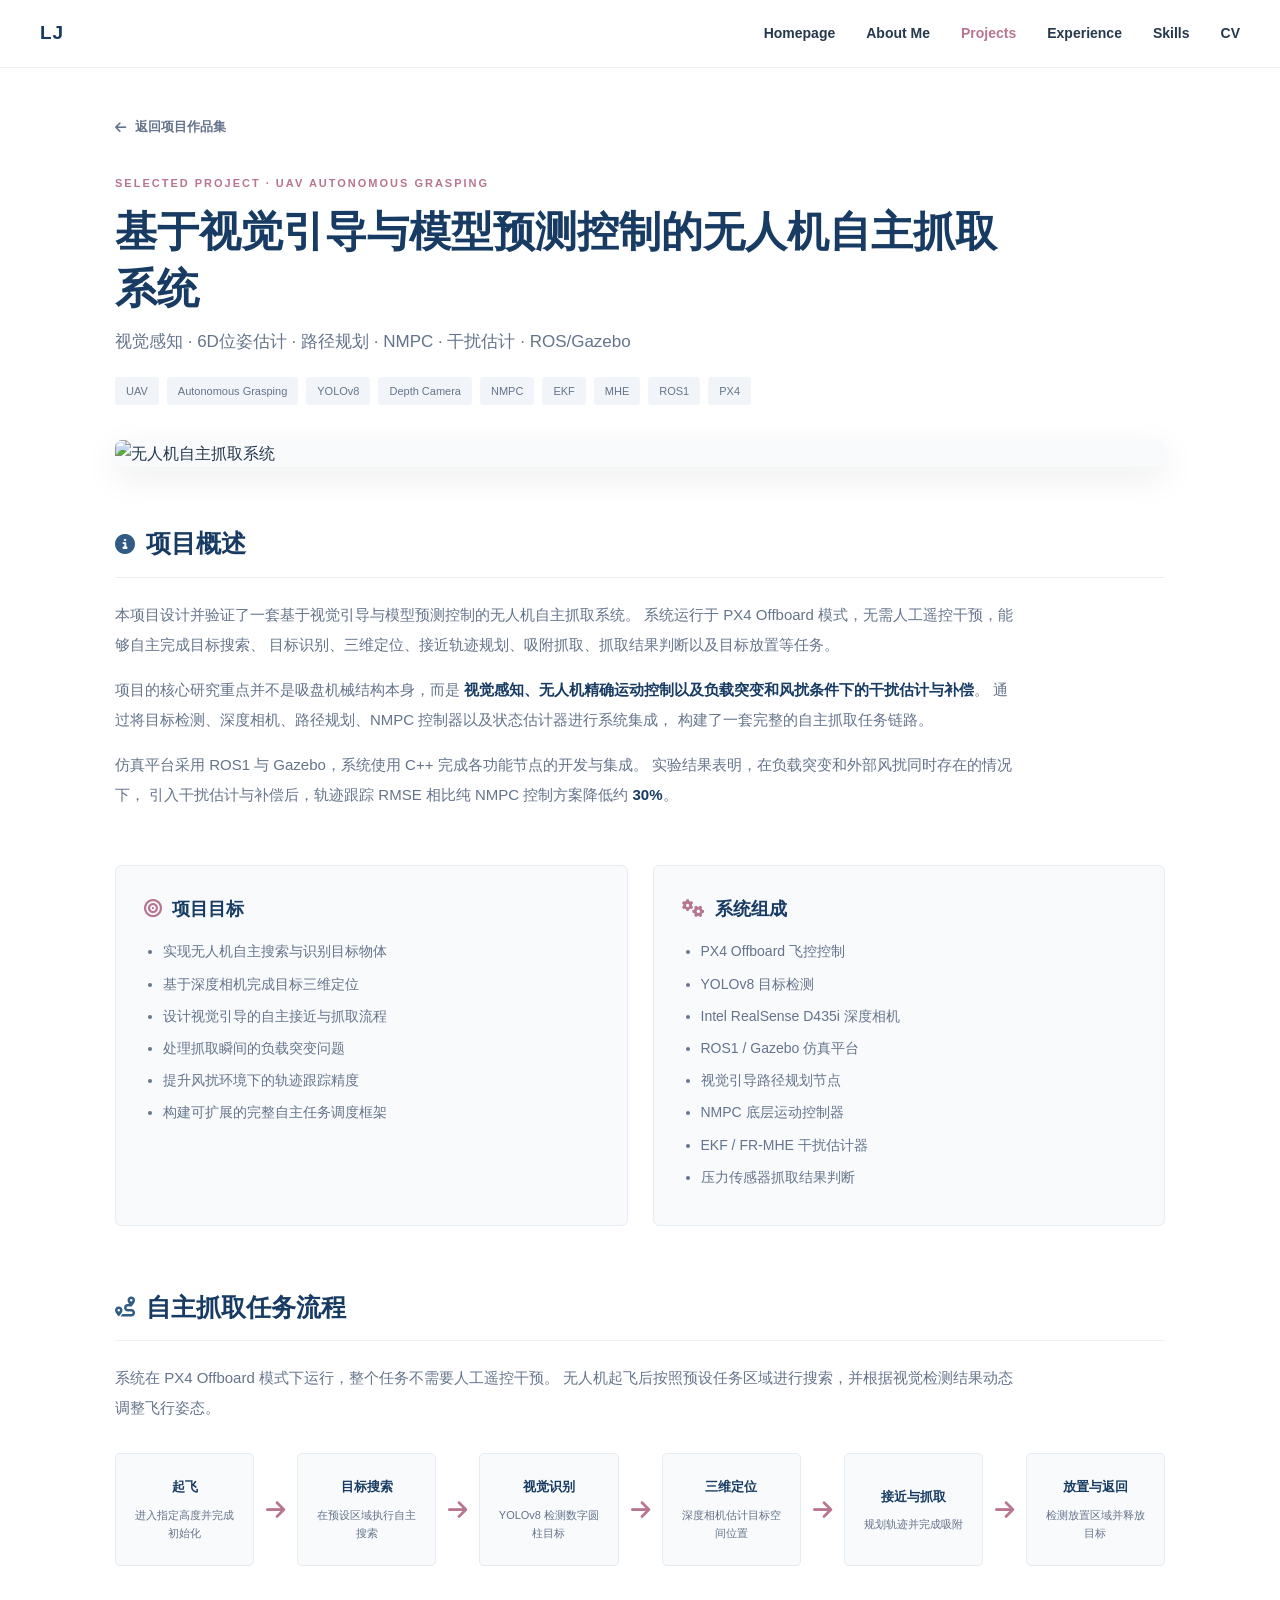
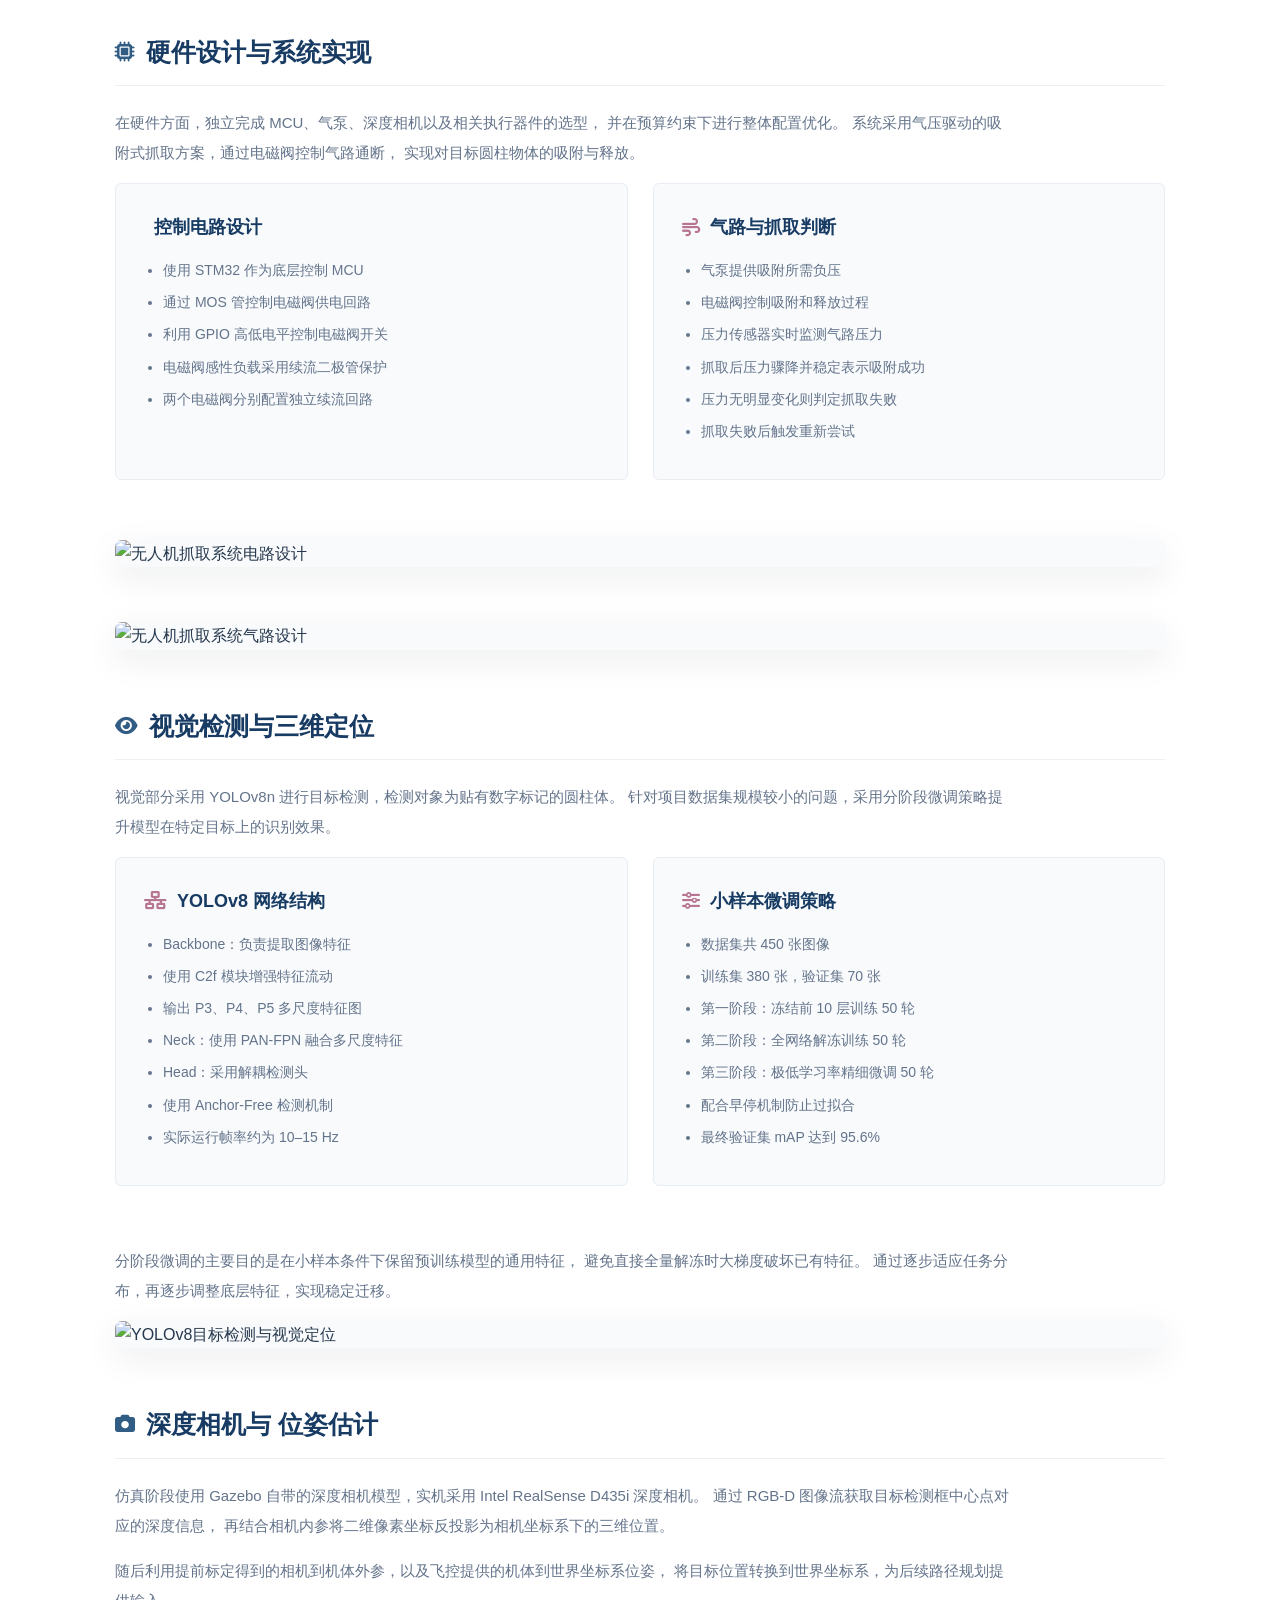
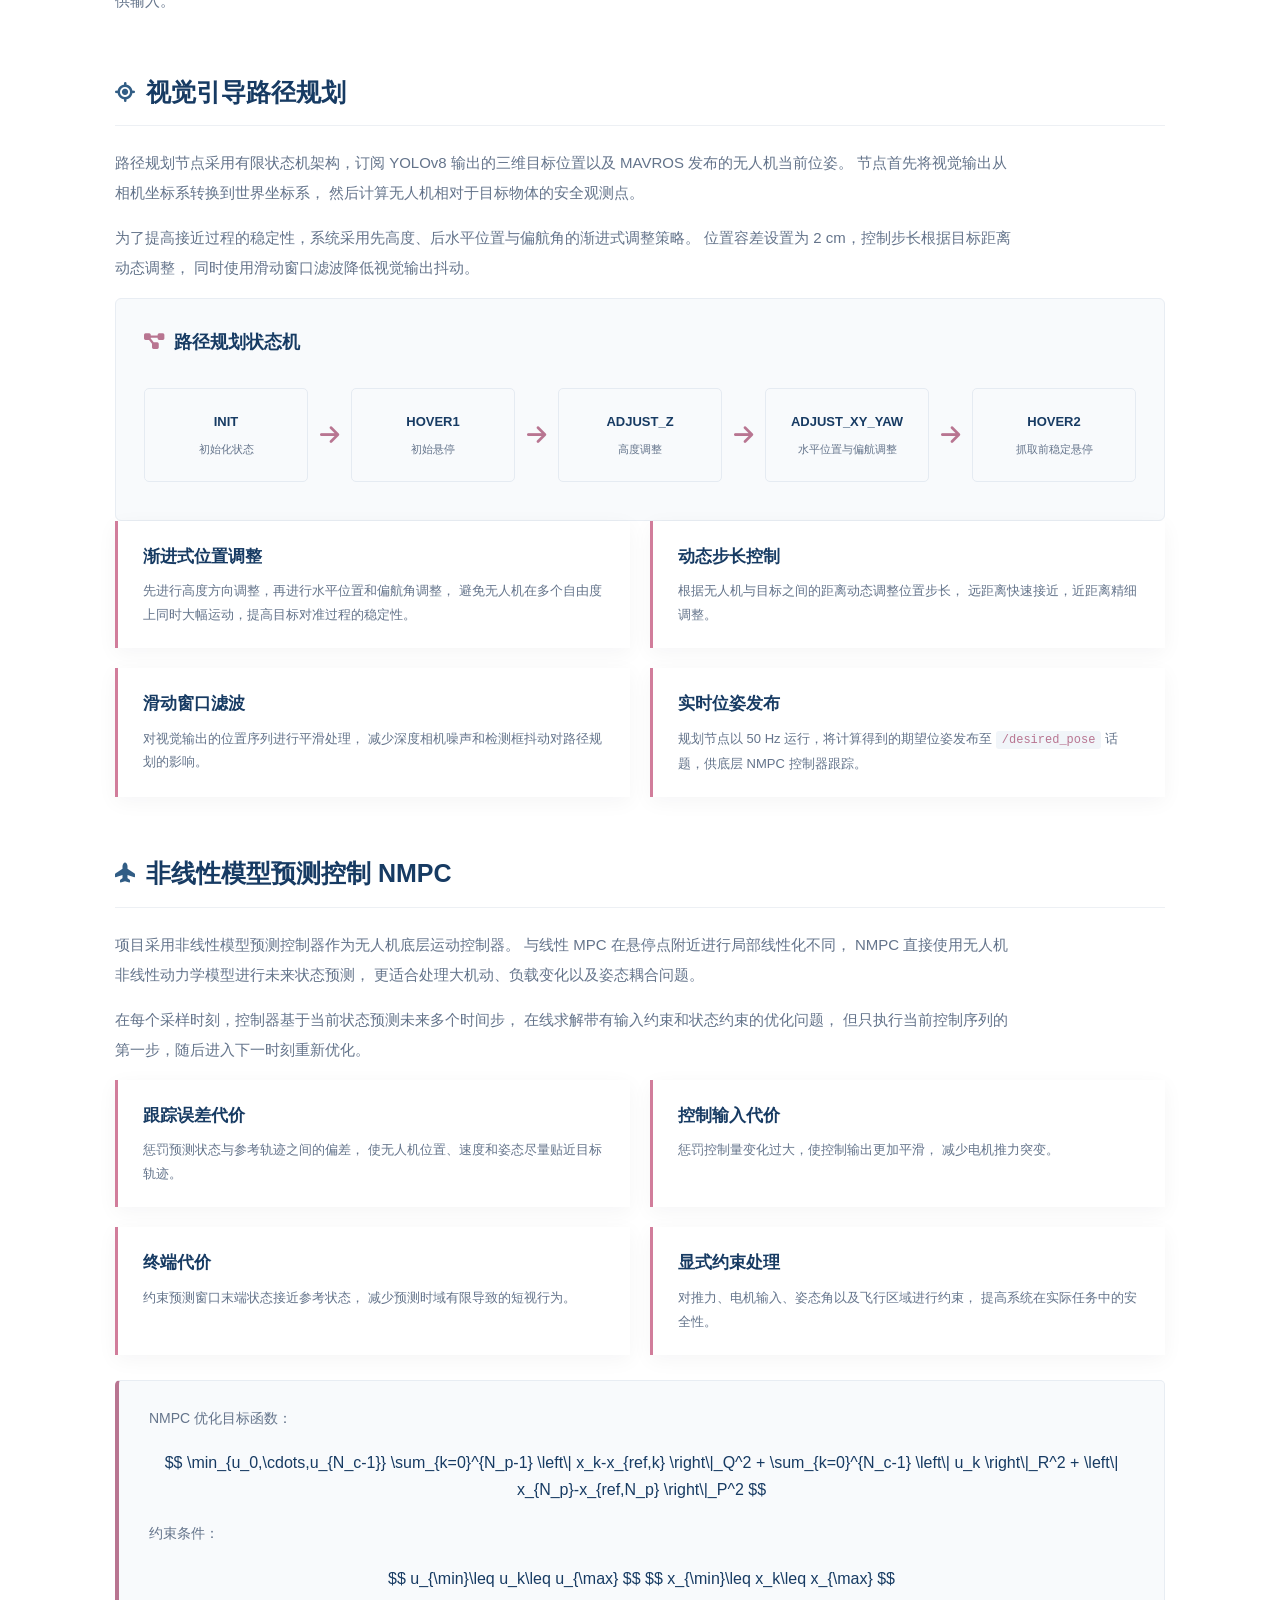
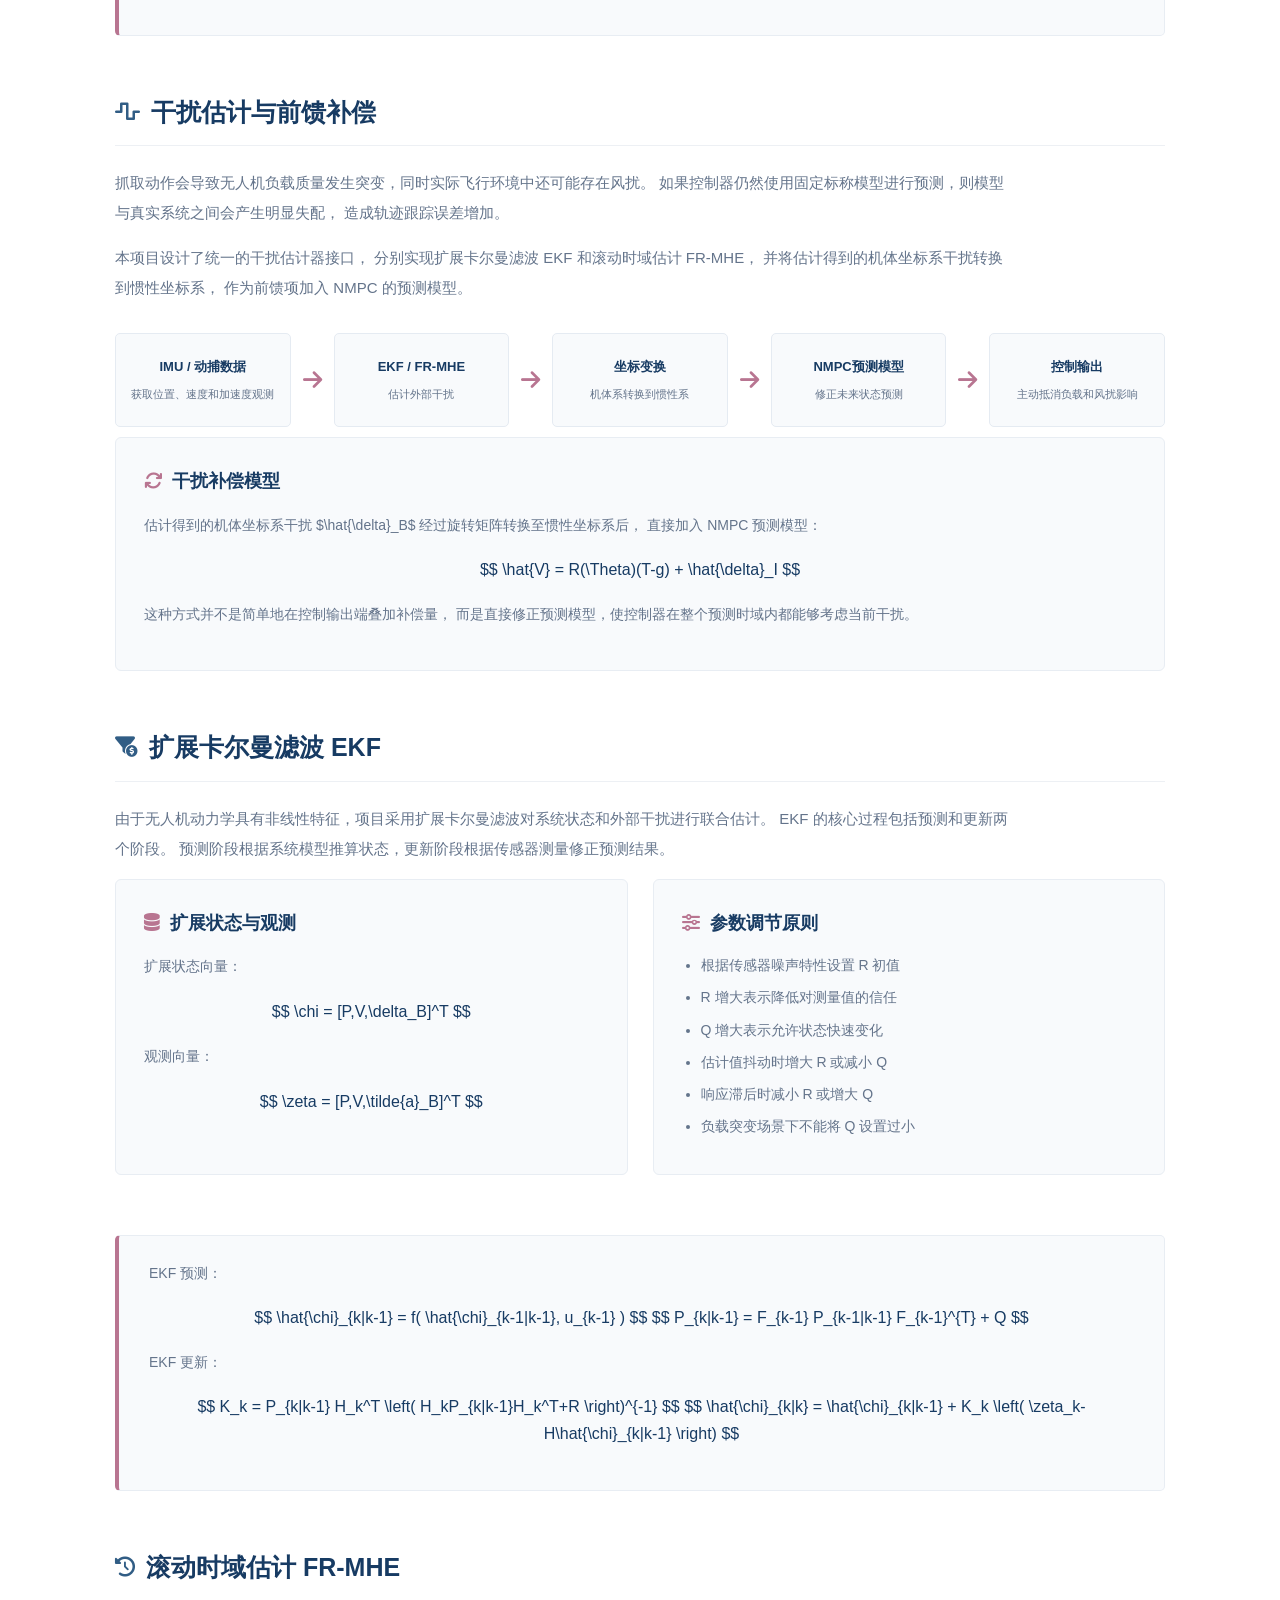
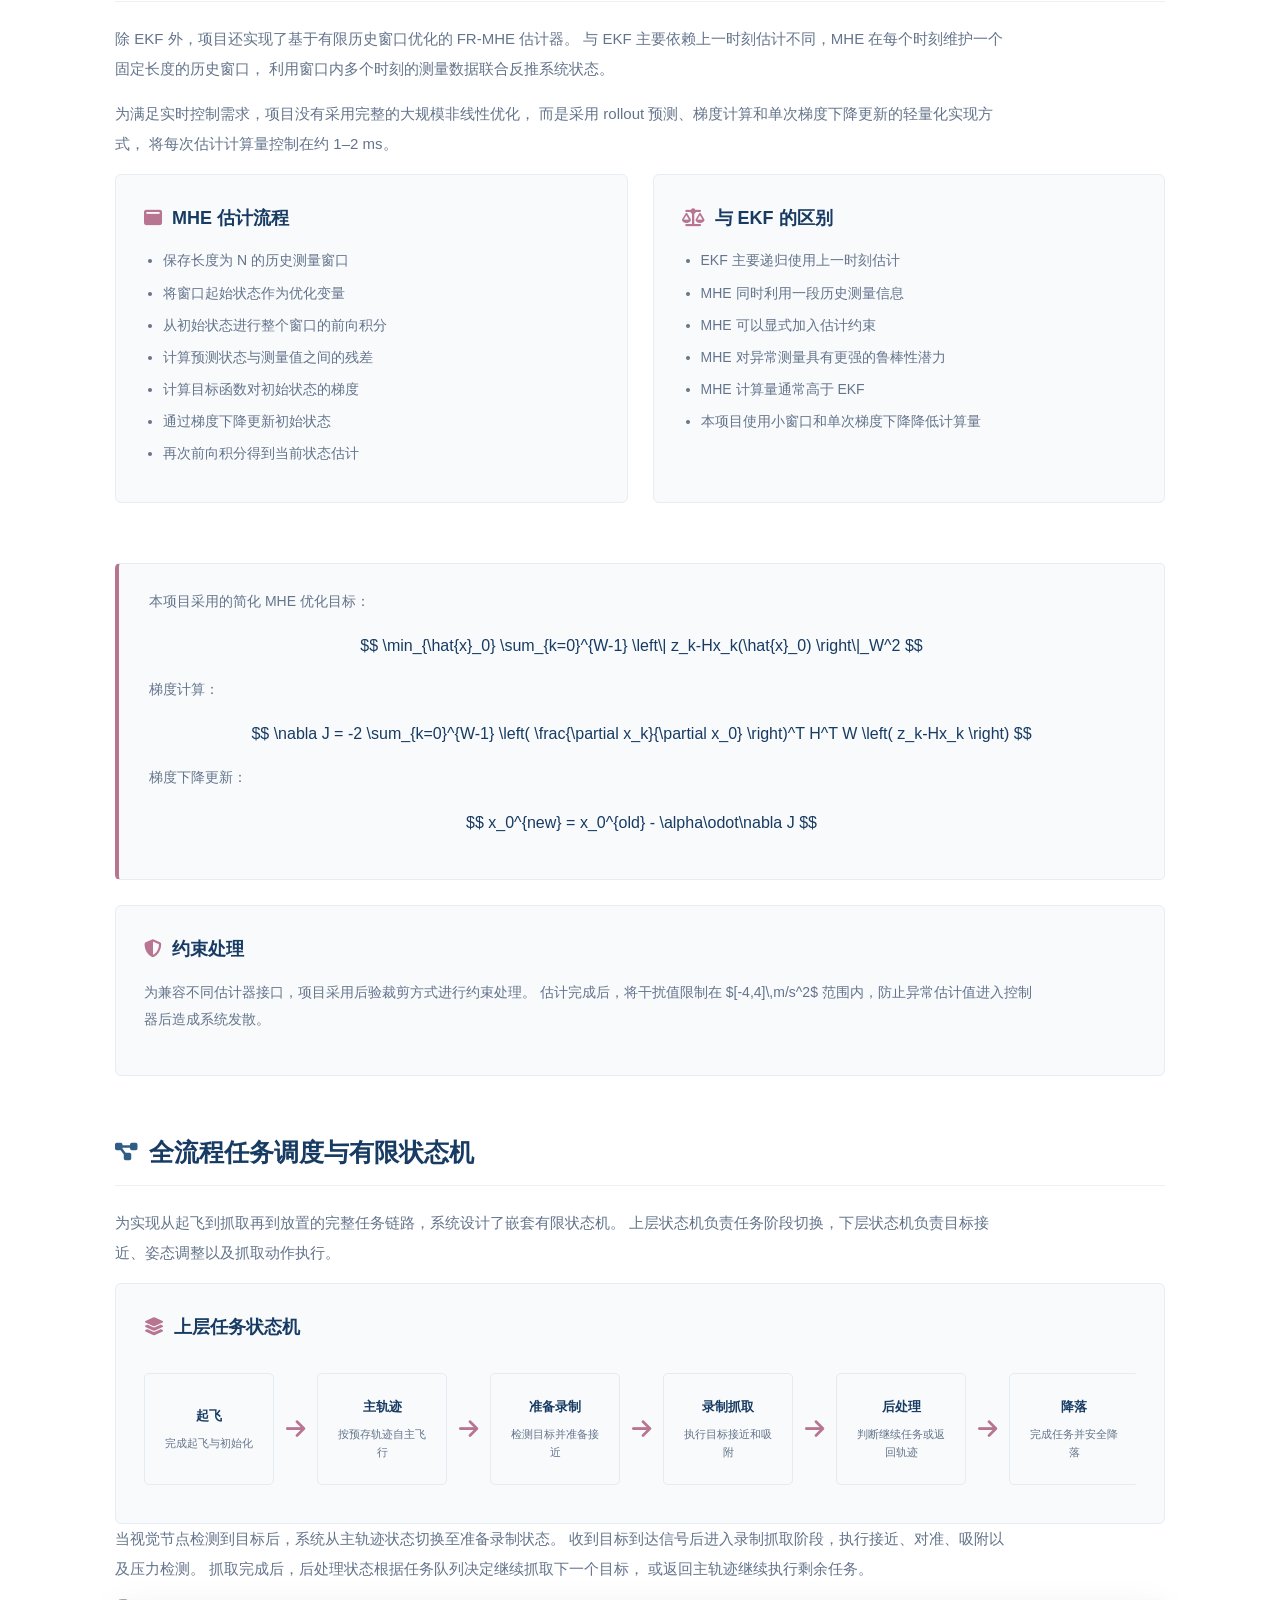
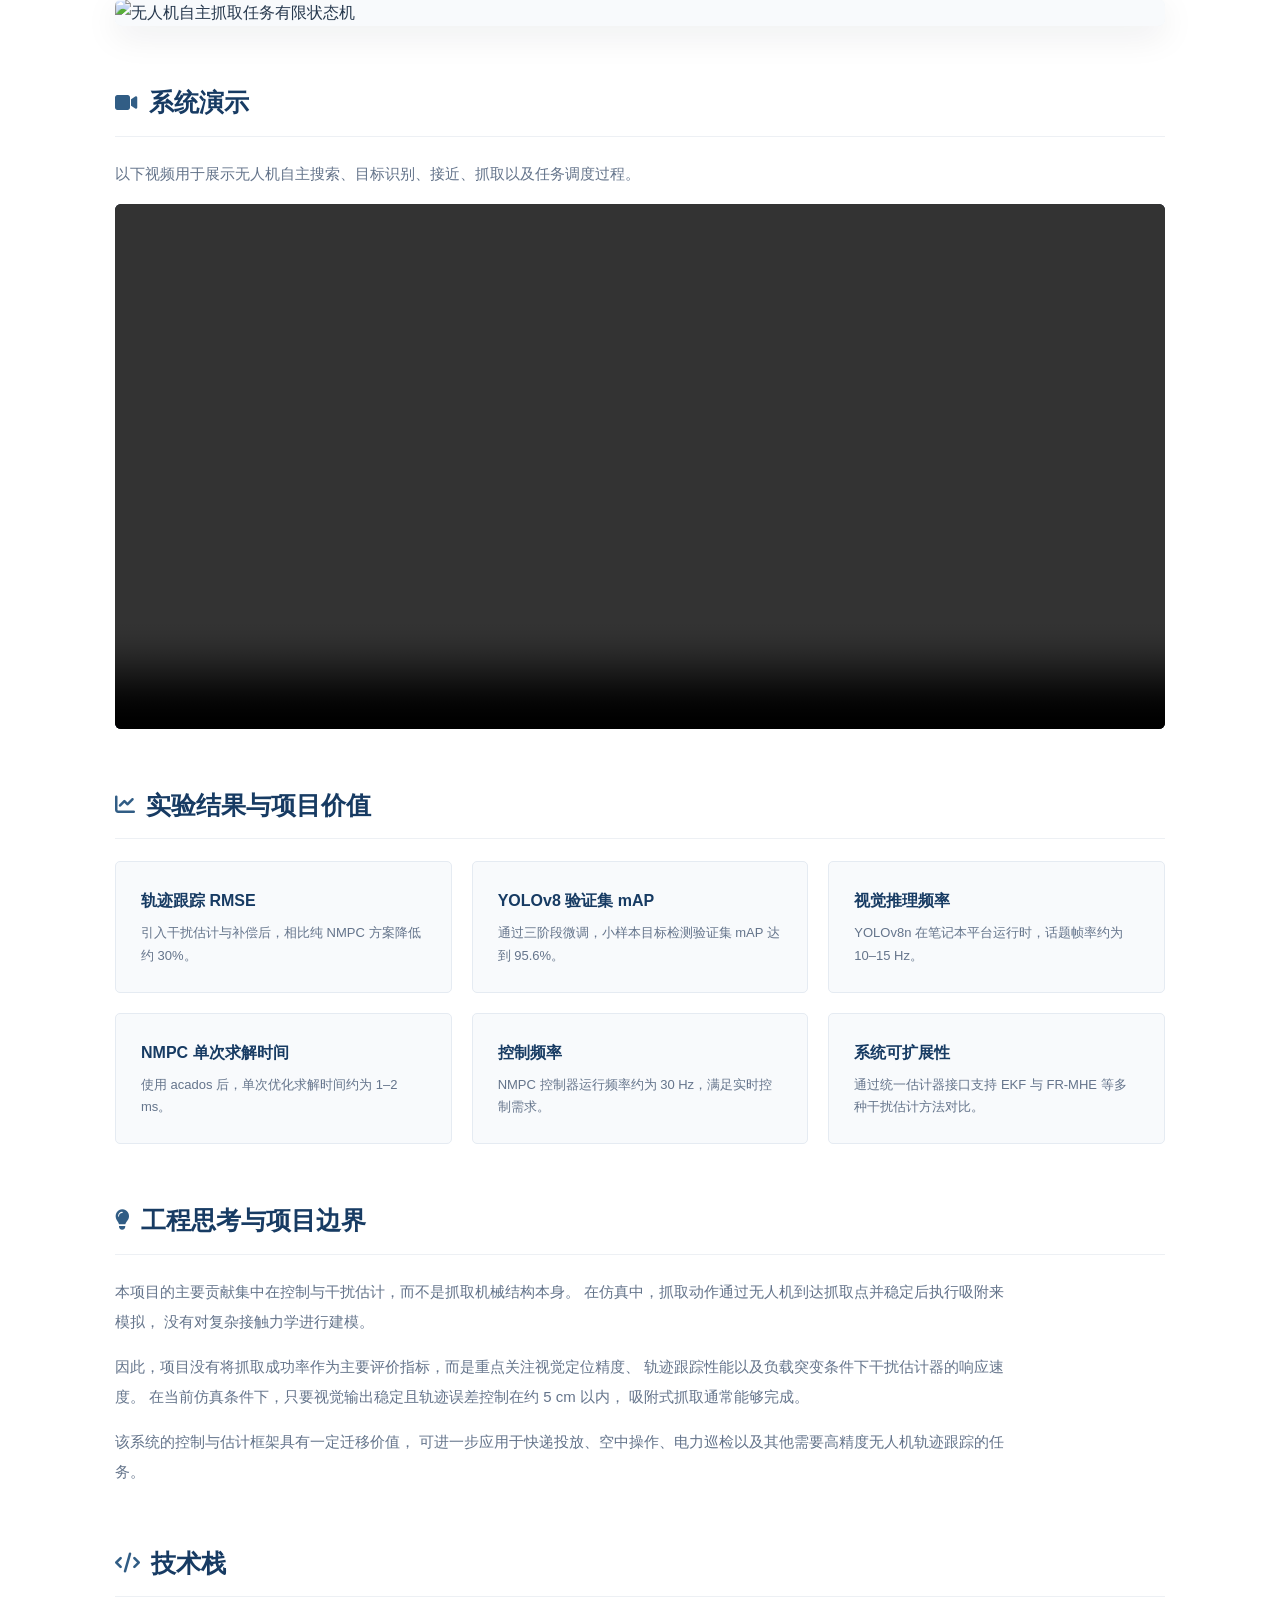
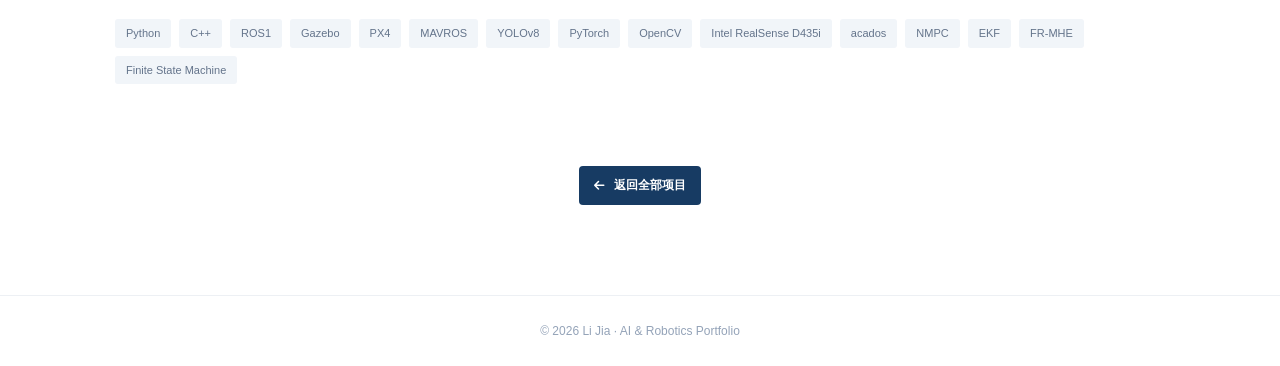
==== commit 603f7a39: "Update uav-grasping.html" ====
--- a/uav-grasping.html
+++ b/uav-grasping.html
@@ -620,7 +620,7 @@
 
             <h2>
                 <i class="fa-solid fa-camera"></i>
-                深度相机与 6D 位姿估计
+                深度相机与 位姿估计
             </h2>
 
             <p>
@@ -635,133 +635,6 @@
                 将目标位置转换到世界坐标系，为后续路径规划提供输入。
             </p>
 
-
-            <div class="detail-two-column">
-
-                <div class="detail-info-card">
-
-                    <h3>
-                        <i class="fa-solid fa-cube"></i>
-                        坐标转换流程
-                    </h3>
-
-                    <ul>
-
-                        <li>
-                            YOLOv8 输出目标二维检测框
-                        </li>
-
-                        <li>
-                            读取检测框中心像素坐标
-                        </li>
-
-                        <li>
-                            获取对应深度值
-                        </li>
-
-                        <li>
-                            通过相机内参反投影
-                        </li>
-
-                        <li>
-                            变换到无人机机体坐标系
-                        </li>
-
-                        <li>
-                            进一步转换到世界坐标系
-                        </li>
-
-                    </ul>
-
-                </div>
-
-
-                <div class="detail-info-card">
-
-                    <h3>
-                        <i class="fa-solid fa-filter"></i>
-                        数据处理与延迟补偿
-                    </h3>
-
-                    <ul>
-
-                        <li>
-                            使用 RGB-D 硬件对齐图像流
-                        </li>
-
-                        <li>
-                            对无效深度值进行处理
-                        </li>
-
-                        <li>
-                            使用中值滤波抑制异常值
-                        </li>
-
-                        <li>
-                            使用卡尔曼滤波降低位置抖动
-                        </li>
-
-                        <li>
-                            根据时间戳估计推理延迟
-                        </li>
-
-                        <li>
-                            根据无人机速度和加速度进行外推补偿
-                        </li>
-
-                    </ul>
-
-                </div>
-
-            </div>
-
-
-            <div class="formula-box">
-
-                <p>
-                    相机坐标系下的三维坐标计算：
-                </p>
-
-                <div class="math-display">
-
-                    $$
-                    X_c = \frac{(u-c_x)Z_c}{f_x}
-                    $$
-
-                    $$
-                    Y_c = \frac{(v-c_y)Z_c}{f_y}
-                    $$
-
-                    $$
-                    Z_c = \text{depth-value}
-                    $$
-
-                </div>
-
-                <p>
-                    坐标系变换关系：
-                </p>
-
-                <div class="math-display">
-
-                    $$
-                    P_c = R_{w2c}P_w+t_{w2c}
-                    $$
-
-                </div>
-
-            </div>
-
-
-            <div class="project-hero-media">
-
-                <img
-                    src="assets/images/uav-coordinate.jpg"
-                    alt="无人机视觉坐标系转换"
-                >
-
-            </div>
-
         </section>
 
 
@@ -955,127 +828,6 @@
                 在线求解带有输入约束和状态约束的优化问题，
                 但只执行当前控制序列的第一步，随后进入下一时刻重新优化。
             </p>
-
-
-            <div class="detail-info-card">
-
-                <h3>
-                    <i class="fa-solid fa-square-root-variable"></i>
-                    四旋翼动力学模型
-                </h3>
-
-                <div class="math-display">
-
-                    $$
-                    \dot{P}=V
-                    $$
-
-                    $$
-                    \dot{V}=R(\Theta)(T-g)+\delta
-                    $$
-
-                    $$
-                    \dot{\Theta}=R(\Theta)\omega
-                    $$
-
-                    $$
-                    \dot{\omega}
-                    =
-                    I^{-1}
-                    \left(
-                    \tau-\omega\times I\omega
-                    \right)
-                    $$
-
-                </div>
-
-                <p>
-                    其中，$\delta=[\delta_x,\delta_y,\delta_z]^T$
-                    表示等效外部干扰，包括风扰、负载变化以及模型失配等因素。
-                </p>
-
-            </div>
-
-
-            <div class="detail-two-column">
-
-                <div class="detail-info-card">
-
-                    <h3>
-                        <i class="fa-solid fa-calculator"></i>
-                        NMPC 优化配置
-                    </h3>
-
-                    <ul>
-
-                        <li>
-                            预测时域 Np = 20
-                        </li>
-
-                        <li>
-                            控制时域 Nc = 10
-                        </li>
-
-                        <li>
-                            状态维度为 9
-                        </li>
-
-                        <li>
-                            控制输入维度为 4
-                        </li>
-
-                        <li>
-                            输出推力以及滚转、俯仰相关控制指令
-                        </li>
-
-                        <li>
-                            控制频率约 30 Hz
-                        </li>
-
-                    </ul>
-
-                </div>
-
-
-                <div class="detail-info-card">
-
-                    <h3>
-                        <i class="fa-solid fa-code"></i>
-                        求解器实现
-                    </h3>
-
-                    <ul>
-
-                        <li>
-                            使用 acados 进行优化求解
-                        </li>
-
-                        <li>
-                            Python 定义动力学、代价和约束
-                        </li>
-
-                        <li>
-                            自动生成 C 代码求解器
-                        </li>
-
-                        <li>
-                            集成至 ROS C++ 控制节点
-                        </li>
-
-                        <li>
-                            单次求解约 1–2 ms
-                        </li>
-
-                        <li>
-                            满足实时控制周期要求
-                        </li>
-
-                    </ul>
-
-                </div>
-
-            </div>
-
 
             <div class="technical-list">
 
--- a/assets/css/style.css
+++ b/assets/css/style.css
@@ -1541,3 +1541,127 @@
     }
 
 }
+/* =========================================
+   Formula Display
+========================================= */
+
+.formula-box {
+    margin: 25px 0;
+    padding: 25px 30px;
+
+    background: #f8fafc;
+
+    border: 1px solid #e8edf3;
+    border-left: 4px solid #b87591;
+
+    border-radius: 5px;
+
+    overflow-x: auto;
+}
+
+.formula-box p {
+    margin: 0 0 12px;
+
+    color: #64748b;
+    font-size: 14px;
+    line-height: 1.8;
+}
+
+.math-display {
+    margin: 18px 0;
+
+    color: #173b63;
+
+    font-size: 16px;
+    text-align: center;
+
+    overflow-x: auto;
+}
+
+
+/* Code inline */
+
+code {
+    padding: 2px 6px;
+
+    background: #f1f5f9;
+    color: #b87591;
+
+    border-radius: 3px;
+
+    font-family:
+        "Consolas",
+        "Courier New",
+        monospace;
+
+    font-size: 12px;
+}
+
+
+/* Better image behavior */
+
+.project-hero-media img {
+    display: block;
+
+    width: 100%;
+    height: auto;
+
+    max-height: 620px;
+
+    object-fit: contain;
+
+    background: #f8fafc;
+}
+
+
+/* Detail card paragraph */
+
+.detail-info-card p {
+    margin: 0 0 14px;
+
+    color: #64748b;
+
+    font-size: 14px;
+    line-height: 1.9;
+}
+
+
+/* Detail page strong text */
+
+.detail-section strong {
+    color: #173b63;
+}
+
+
+/* Better flow layout for desktop */
+
+@media (min-width: 801px) {
+
+    .architecture-flow .flow-item {
+        min-width: 130px;
+    }
+
+    .architecture-flow .flow-item strong {
+        font-size: 13px;
+    }
+
+    .architecture-flow .flow-item span {
+        font-size: 11px;
+    }
+
+}
+
+
+/* Mobile formula */
+
+@media (max-width: 800px) {
+
+    .formula-box {
+        padding: 18px 15px;
+    }
+
+    .math-display {
+        font-size: 13px;
+    }
+
+}
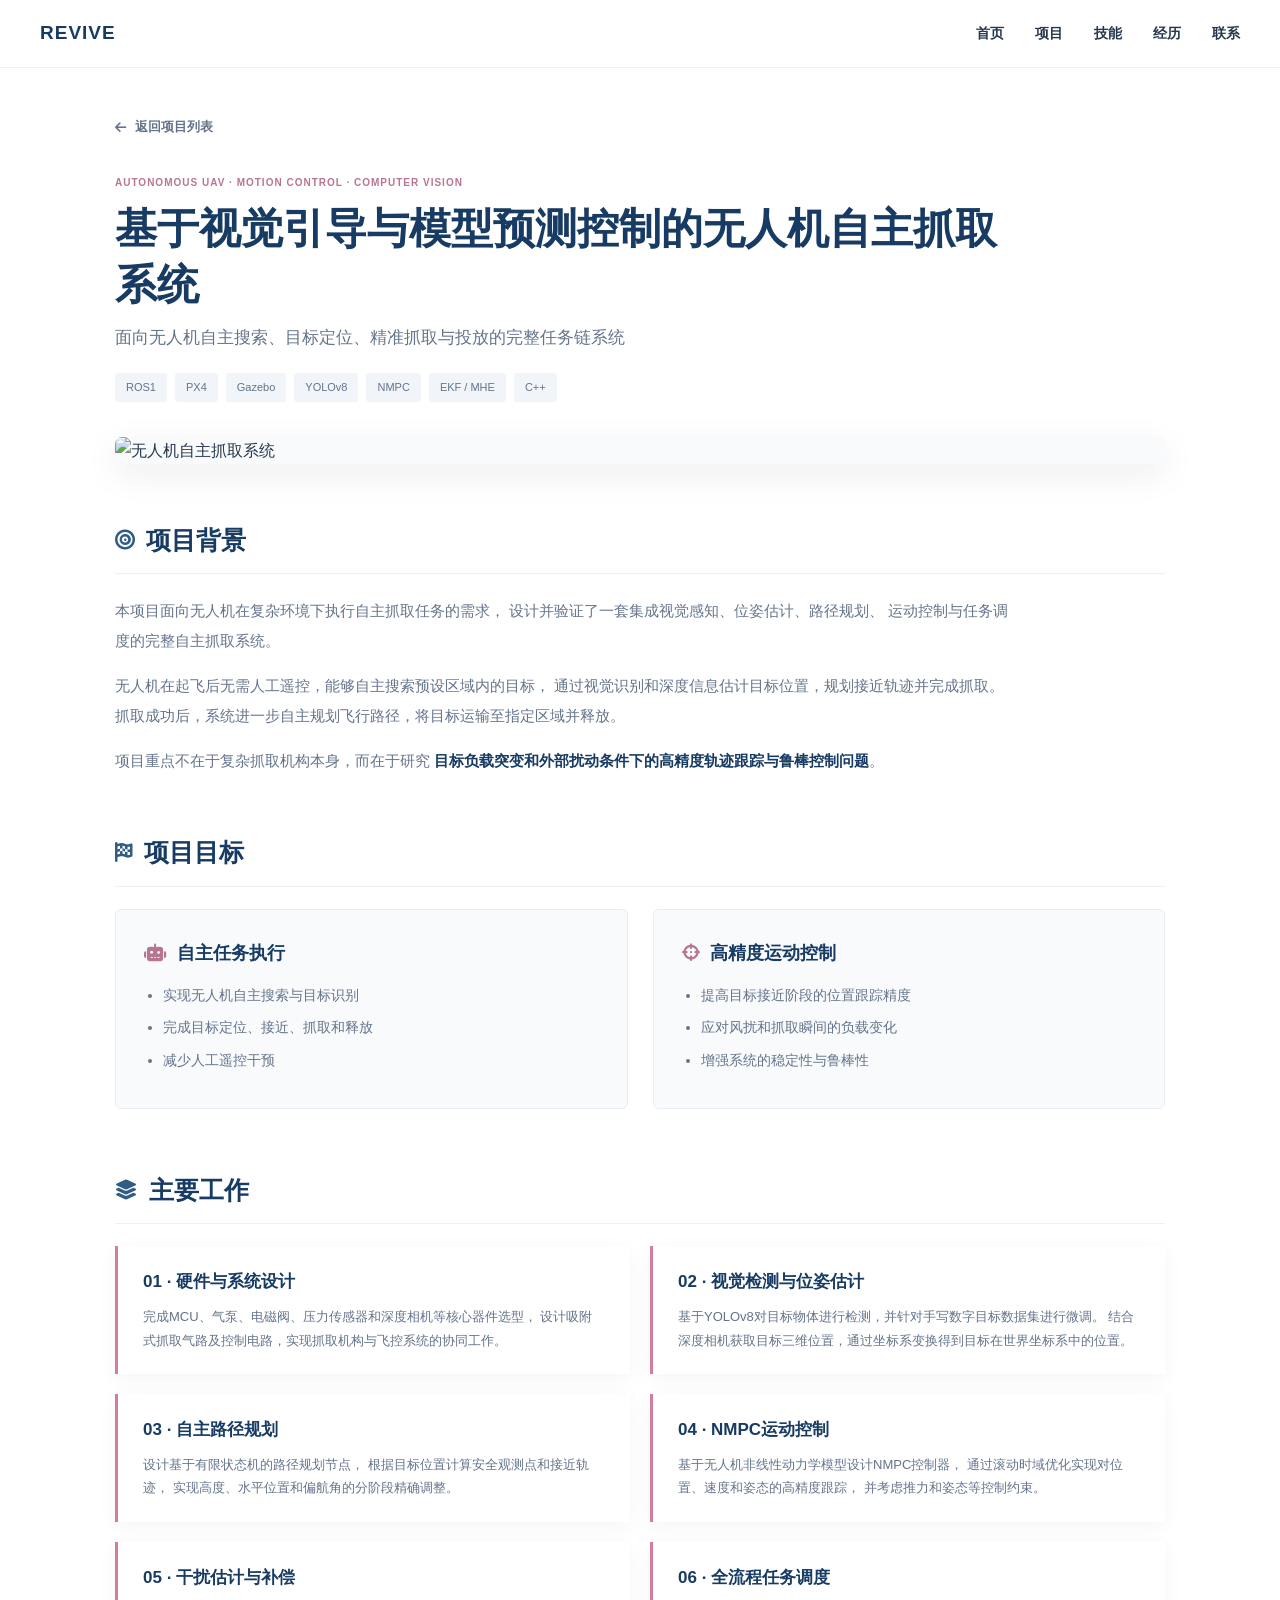
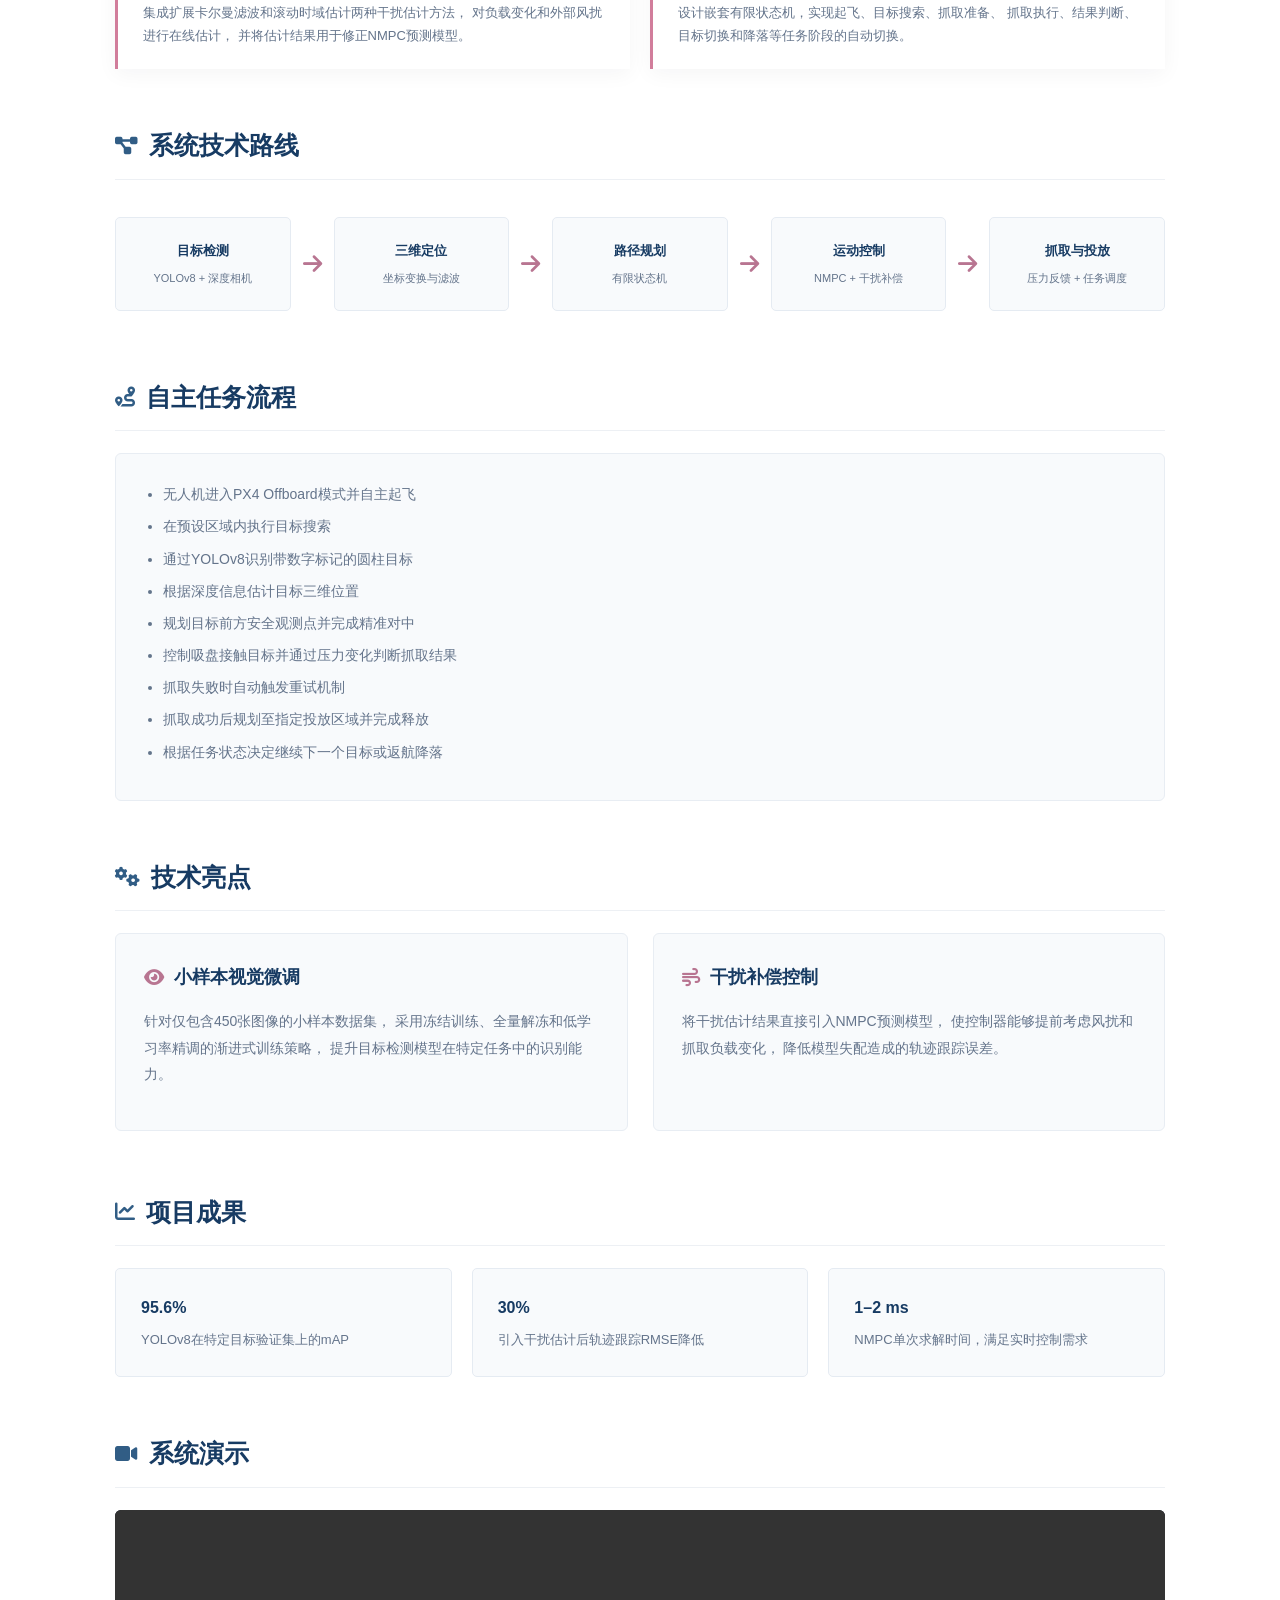
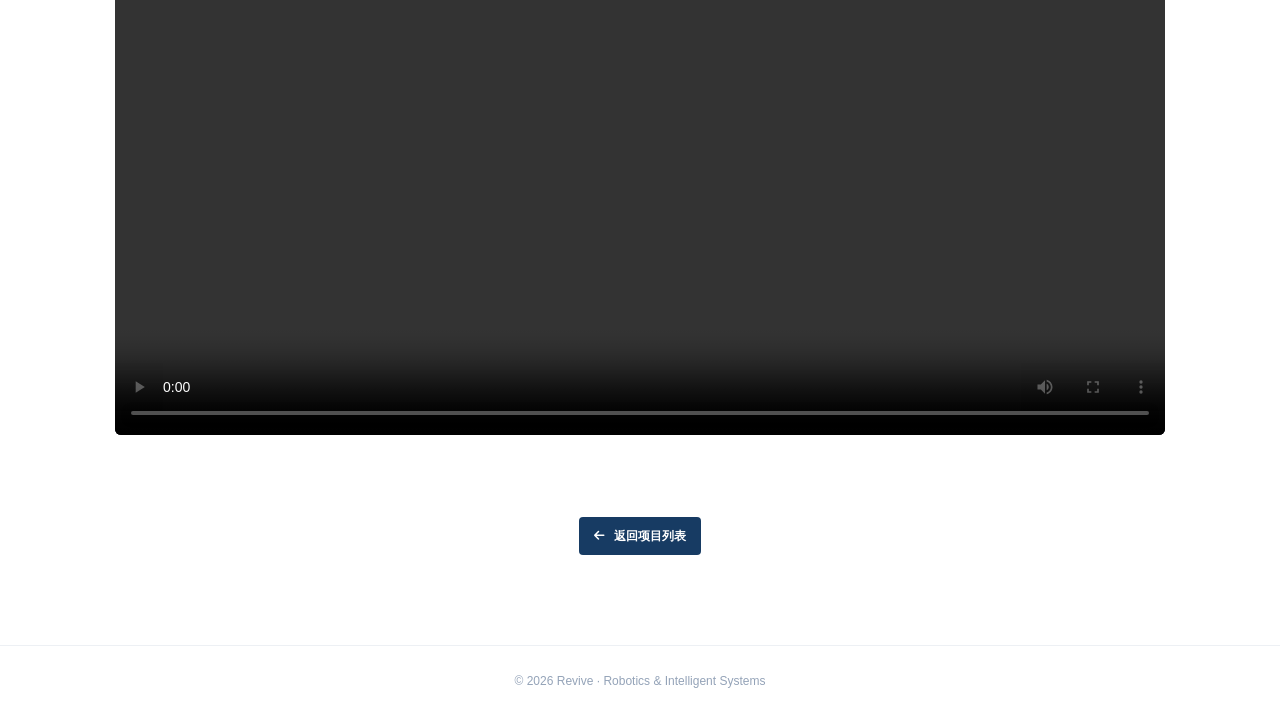
==== commit 946e5670: "Update uav-grasping.html" ====
--- a/uav-grasping.html
+++ b/uav-grasping.html
@@ -3,35 +3,27 @@
 
 <head>
     <meta charset="UTF-8">
-
     <meta name="viewport" content="width=device-width, initial-scale=1.0">
 
-    <title>无人机自主抓取系统 | Li Jia</title>
+    <title>无人机自主抓取系统 | Revive</title>
 
     <link rel="stylesheet" href="assets/css/style.css">
 
-    <!-- Font Awesome -->
-    <link
-        rel="stylesheet"
-        href="https://cdnjs.cloudflare.com/ajax/libs/font-awesome/6.5.0/css/all.min.css"
-    >
-
-    <!-- MathJax -->
+    <link rel="stylesheet"
+          href="https://cdnjs.cloudflare.com/ajax/libs/font-awesome/6.5.0/css/all.min.css">
+
     <script>
         window.MathJax = {
             tex: {
-                inlineMath: [['$', '$'], ['\\(', '\\)']],
-                displayMath: [['$$', '$$'], ['\\[', '\\]']]
+                inlineMath: [['$', '$'], ['\\(', '\\)']]
             }
         };
     </script>
 
-    <script
-        async
-        src="https://cdn.jsdelivr.net/npm/mathjax@3/es5/tex-mml-chtml.js">
+    <script async
+            src="https://cdn.jsdelivr.net/npm/mathjax@3/es5/tex-mml-chtml.js">
     </script>
 </head>
-
 
 <body>
 
@@ -39,45 +31,25 @@
          Navigation
     ========================== -->
 
-    <header class="navbar">
+    <nav class="navbar">
 
         <div class="nav-container">
 
             <a href="index.html" class="logo">
-                LJ
+                REVIVE
             </a>
 
-            <nav class="nav-links">
-
-                <a href="index.html">
-                    Homepage
-                </a>
-
-                <a href="about.html">
-                    About Me
-                </a>
-
-                <a href="projects.html" class="active">
-                    Projects
-                </a>
-
-                <a href="experience.html">
-                    Experience
-                </a>
-
-                <a href="skills.html">
-                    Skills
-                </a>
-
-                <a href="cv.html">
-                    CV
-                </a>
-
-            </nav>
+            <div class="nav-links">
+                <a href="index.html">首页</a>
+                <a href="index.html#projects">项目</a>
+                <a href="index.html#skills">技能</a>
+                <a href="index.html#experience">经历</a>
+                <a href="index.html#contact">联系</a>
+            </div>
 
         </div>
 
-    </header>
+    </nav>
 
 
     <!-- =========================
@@ -86,22 +58,20 @@
 
     <main class="project-detail-container">
 
-        <!-- 返回项目主页 -->
+        <!-- Back -->
 
         <a href="index.html#projects" class="back-link">
             <i class="fa-solid fa-arrow-left"></i>
-            返回项目作品集
+            返回项目列表
         </a>
 
 
-        <!-- =========================
-             Project Header
-        ========================== -->
-
-        <section class="project-detail-header">
-
-            <div class="small-label">
-                SELECTED PROJECT · UAV AUTONOMOUS GRASPING
+        <!-- Header -->
+
+        <header class="project-detail-header">
+
+            <div class="project-meta">
+                AUTONOMOUS UAV · MOTION CONTROL · COMPUTER VISION
             </div>
 
             <h1>
@@ -109,193 +79,232 @@
             </h1>
 
             <p class="project-detail-subtitle">
-                视觉感知 · 6D位姿估计 · 路径规划 · NMPC · 干扰估计 · ROS/Gazebo
+                面向无人机自主搜索、目标定位、精准抓取与投放的完整任务链系统
             </p>
 
             <div class="detail-tags">
-
-                <span>UAV</span>
-                <span>Autonomous Grasping</span>
-                <span>YOLOv8</span>
-                <span>Depth Camera</span>
-                <span>NMPC</span>
-                <span>EKF</span>
-                <span>MHE</span>
                 <span>ROS1</span>
                 <span>PX4</span>
-
-            </div>
-
-        </section>
-
-
-        <!-- =========================
-             Hero Image
-        ========================== -->
+                <span>Gazebo</span>
+                <span>YOLOv8</span>
+                <span>NMPC</span>
+                <span>EKF / MHE</span>
+                <span>C++</span>
+            </div>
+
+        </header>
+
+
+        <!-- Hero Image -->
 
         <div class="project-hero-media">
 
-            <img
-                src="assets/images/uav-grasping.jpg"
-                alt="无人机自主抓取系统"
-            >
+            <img src="assets/images/uav-grasping.jpg"
+                 alt="无人机自主抓取系统">
 
         </div>
 
 
         <!-- =========================
-             Project Overview
-        ========================== -->
-
-        <section class="detail-section">
-
-            <h2>
-                <i class="fa-solid fa-circle-info"></i>
-                项目概述
+             Project Background
+        ========================== -->
+
+        <section class="detail-section">
+
+            <h2>
+                <i class="fa-solid fa-bullseye"></i>
+                项目背景
             </h2>
 
             <p>
-                本项目设计并验证了一套基于视觉引导与模型预测控制的无人机自主抓取系统。
-                系统运行于 PX4 Offboard 模式，无需人工遥控干预，能够自主完成目标搜索、
-                目标识别、三维定位、接近轨迹规划、吸附抓取、抓取结果判断以及目标放置等任务。
+                本项目面向无人机在复杂环境下执行自主抓取任务的需求，
+                设计并验证了一套集成视觉感知、位姿估计、路径规划、
+                运动控制与任务调度的完整自主抓取系统。
             </p>
 
             <p>
-                项目的核心研究重点并不是吸盘机械结构本身，而是
-                <strong>视觉感知、无人机精确运动控制以及负载突变和风扰条件下的干扰估计与补偿</strong>。
-                通过将目标检测、深度相机、路径规划、NMPC 控制器以及状态估计器进行系统集成，
-                构建了一套完整的自主抓取任务链路。
+                无人机在起飞后无需人工遥控，能够自主搜索预设区域内的目标，
+                通过视觉识别和深度信息估计目标位置，规划接近轨迹并完成抓取。
+                抓取成功后，系统进一步自主规划飞行路径，将目标运输至指定区域并释放。
             </p>
 
             <p>
-                仿真平台采用 ROS1 与 Gazebo，系统使用 C++ 完成各功能节点的开发与集成。
-                实验结果表明，在负载突变和外部风扰同时存在的情况下，
-                引入干扰估计与补偿后，轨迹跟踪 RMSE 相比纯 NMPC 控制方案降低约
-                <strong>30%</strong>。
+                项目重点不在于复杂抓取机构本身，而在于研究
+                <strong>目标负载突变和外部扰动条件下的高精度轨迹跟踪与鲁棒控制问题</strong>。
             </p>
 
         </section>
 
 
         <!-- =========================
-             Project Highlights
-        ========================== -->
-
-        <section class="detail-two-column">
-
-            <div class="detail-info-card">
-
-                <h3>
-                    <i class="fa-solid fa-bullseye"></i>
-                    项目目标
-                </h3>
-
-                <ul>
-
-                    <li>
-                        实现无人机自主搜索与识别目标物体
-                    </li>
-
-                    <li>
-                        基于深度相机完成目标三维定位
-                    </li>
-
-                    <li>
-                        设计视觉引导的自主接近与抓取流程
-                    </li>
-
-                    <li>
-                        处理抓取瞬间的负载突变问题
-                    </li>
-
-                    <li>
-                        提升风扰环境下的轨迹跟踪精度
-                    </li>
-
-                    <li>
-                        构建可扩展的完整自主任务调度框架
-                    </li>
-
-                </ul>
-
-            </div>
-
-
-            <div class="detail-info-card">
-
-                <h3>
-                    <i class="fa-solid fa-gears"></i>
-                    系统组成
-                </h3>
-
-                <ul>
-
-                    <li>
-                        PX4 Offboard 飞控控制
-                    </li>
-
-                    <li>
-                        YOLOv8 目标检测
-                    </li>
-
-                    <li>
-                        Intel RealSense D435i 深度相机
-                    </li>
-
-                    <li>
-                        ROS1 / Gazebo 仿真平台
-                    </li>
-
-                    <li>
-                        视觉引导路径规划节点
-                    </li>
-
-                    <li>
-                        NMPC 底层运动控制器
-                    </li>
-
-                    <li>
-                        EKF / FR-MHE 干扰估计器
-                    </li>
-
-                    <li>
-                        压力传感器抓取结果判断
-                    </li>
-
-                </ul>
-
-            </div>
-
-        </section>
-
-
-        <!-- =========================
-             Autonomous Workflow
-        ========================== -->
-
-        <section class="detail-section">
-
-            <h2>
-                <i class="fa-solid fa-route"></i>
-                自主抓取任务流程
-            </h2>
-
-            <p>
-                系统在 PX4 Offboard 模式下运行，整个任务不需要人工遥控干预。
-                无人机起飞后按照预设任务区域进行搜索，并根据视觉检测结果动态调整飞行姿态。
-            </p>
-
+             Project Goal
+        ========================== -->
+
+        <section class="detail-section">
+
+            <h2>
+                <i class="fa-solid fa-flag-checkered"></i>
+                项目目标
+            </h2>
+
+            <div class="detail-two-column">
+
+                <div class="detail-info-card">
+
+                    <h3>
+                        <i class="fa-solid fa-robot"></i>
+                        自主任务执行
+                    </h3>
+
+                    <ul>
+                        <li>实现无人机自主搜索与目标识别</li>
+                        <li>完成目标定位、接近、抓取和释放</li>
+                        <li>减少人工遥控干预</li>
+                    </ul>
+
+                </div>
+
+
+                <div class="detail-info-card">
+
+                    <h3>
+                        <i class="fa-solid fa-crosshairs"></i>
+                        高精度运动控制
+                    </h3>
+
+                    <ul>
+                        <li>提高目标接近阶段的位置跟踪精度</li>
+                        <li>应对风扰和抓取瞬间的负载变化</li>
+                        <li>增强系统的稳定性与鲁棒性</li>
+                    </ul>
+
+                </div>
+
+            </div>
+
+        </section>
+
+
+        <!-- =========================
+             Main Work
+        ========================== -->
+
+        <section class="detail-section">
+
+            <h2>
+                <i class="fa-solid fa-layer-group"></i>
+                主要工作
+            </h2>
+
+            <div class="technical-list">
+
+                <div class="technical-item">
+
+                    <h3>
+                        01 · 硬件与系统设计
+                    </h3>
+
+                    <p>
+                        完成MCU、气泵、电磁阀、压力传感器和深度相机等核心器件选型，
+                        设计吸附式抓取气路及控制电路，实现抓取机构与飞控系统的协同工作。
+                    </p>
+
+                </div>
+
+
+                <div class="technical-item">
+
+                    <h3>
+                        02 · 视觉检测与位姿估计
+                    </h3>
+
+                    <p>
+                        基于YOLOv8对目标物体进行检测，并针对手写数字目标数据集进行微调。
+                        结合深度相机获取目标三维位置，通过坐标系变换得到目标在世界坐标系中的位置。
+                    </p>
+
+                </div>
+
+
+                <div class="technical-item">
+
+                    <h3>
+                        03 · 自主路径规划
+                    </h3>
+
+                    <p>
+                        设计基于有限状态机的路径规划节点，
+                        根据目标位置计算安全观测点和接近轨迹，
+                        实现高度、水平位置和偏航角的分阶段精确调整。
+                    </p>
+
+                </div>
+
+
+                <div class="technical-item">
+
+                    <h3>
+                        04 · NMPC运动控制
+                    </h3>
+
+                    <p>
+                        基于无人机非线性动力学模型设计NMPC控制器，
+                        通过滚动时域优化实现对位置、速度和姿态的高精度跟踪，
+                        并考虑推力和姿态等控制约束。
+                    </p>
+
+                </div>
+
+
+                <div class="technical-item">
+
+                    <h3>
+                        05 · 干扰估计与补偿
+                    </h3>
+
+                    <p>
+                        集成扩展卡尔曼滤波和滚动时域估计两种干扰估计方法，
+                        对负载变化和外部风扰进行在线估计，
+                        并将估计结果用于修正NMPC预测模型。
+                    </p>
+
+                </div>
+
+
+                <div class="technical-item">
+
+                    <h3>
+                        06 · 全流程任务调度
+                    </h3>
+
+                    <p>
+                        设计嵌套有限状态机，实现起飞、目标搜索、抓取准备、
+                        抓取执行、结果判断、目标切换和降落等任务阶段的自动切换。
+                    </p>
+
+                </div>
+
+            </div>
+
+        </section>
+
+
+        <!-- =========================
+             System Architecture
+        ========================== -->
+
+        <section class="detail-section">
+
+            <h2>
+                <i class="fa-solid fa-diagram-project"></i>
+                系统技术路线
+            </h2>
 
             <div class="architecture-flow">
 
                 <div class="flow-item">
-
-                    <strong>起飞</strong>
-
-                    <span>
-                        进入指定高度并完成初始化
-                    </span>
-
+                    <strong>目标检测</strong>
+                    <span>YOLOv8 + 深度相机</span>
                 </div>
 
                 <div class="flow-arrow">
@@ -303,13 +312,8 @@
                 </div>
 
                 <div class="flow-item">
-
-                    <strong>目标搜索</strong>
-
-                    <span>
-                        在预设区域执行自主搜索
-                    </span>
-
+                    <strong>三维定位</strong>
+                    <span>坐标变换与滤波</span>
                 </div>
 
                 <div class="flow-arrow">
@@ -317,13 +321,8 @@
                 </div>
 
                 <div class="flow-item">
-
-                    <strong>视觉识别</strong>
-
-                    <span>
-                        YOLOv8 检测数字圆柱目标
-                    </span>
-
+                    <strong>路径规划</strong>
+                    <span>有限状态机</span>
                 </div>
 
                 <div class="flow-arrow">
@@ -331,13 +330,8 @@
                 </div>
 
                 <div class="flow-item">
-
-                    <strong>三维定位</strong>
-
-                    <span>
-                        深度相机估计目标空间位置
-                    </span>
-
+                    <strong>运动控制</strong>
+                    <span>NMPC + 干扰补偿</span>
                 </div>
 
                 <div class="flow-arrow">
@@ -345,1211 +339,174 @@
                 </div>
 
                 <div class="flow-item">
-
-                    <strong>接近与抓取</strong>
+                    <strong>抓取与投放</strong>
+                    <span>压力反馈 + 任务调度</span>
+                </div>
+
+            </div>
+
+        </section>
+
+
+        <!-- =========================
+             Autonomous Workflow
+        ========================== -->
+
+        <section class="detail-section">
+
+            <h2>
+                <i class="fa-solid fa-route"></i>
+                自主任务流程
+            </h2>
+
+            <div class="detail-info-card">
+
+                <ul>
+
+                    <li>
+                        无人机进入PX4 Offboard模式并自主起飞
+                    </li>
+
+                    <li>
+                        在预设区域内执行目标搜索
+                    </li>
+
+                    <li>
+                        通过YOLOv8识别带数字标记的圆柱目标
+                    </li>
+
+                    <li>
+                        根据深度信息估计目标三维位置
+                    </li>
+
+                    <li>
+                        规划目标前方安全观测点并完成精准对中
+                    </li>
+
+                    <li>
+                        控制吸盘接触目标并通过压力变化判断抓取结果
+                    </li>
+
+                    <li>
+                        抓取失败时自动触发重试机制
+                    </li>
+
+                    <li>
+                        抓取成功后规划至指定投放区域并完成释放
+                    </li>
+
+                    <li>
+                        根据任务状态决定继续下一个目标或返航降落
+                    </li>
+
+                </ul>
+
+            </div>
+
+        </section>
+
+
+        <!-- =========================
+             Technical Highlights
+        ========================== -->
+
+        <section class="detail-section">
+
+            <h2>
+                <i class="fa-solid fa-gears"></i>
+                技术亮点
+            </h2>
+
+            <div class="detail-two-column">
+
+                <div class="detail-info-card">
+
+                    <h3>
+                        <i class="fa-solid fa-eye"></i>
+                        小样本视觉微调
+                    </h3>
+
+                    <p>
+                        针对仅包含450张图像的小样本数据集，
+                        采用冻结训练、全量解冻和低学习率精调的渐进式训练策略，
+                        提升目标检测模型在特定任务中的识别能力。
+                    </p>
+
+                </div>
+
+
+                <div class="detail-info-card">
+
+                    <h3>
+                        <i class="fa-solid fa-wind"></i>
+                        干扰补偿控制
+                    </h3>
+
+                    <p>
+                        将干扰估计结果直接引入NMPC预测模型，
+                        使控制器能够提前考虑风扰和抓取负载变化，
+                        降低模型失配造成的轨迹跟踪误差。
+                    </p>
+
+                </div>
+
+            </div>
+
+        </section>
+
+
+        <!-- =========================
+             Results
+        ========================== -->
+
+        <section class="detail-section">
+
+            <h2>
+                <i class="fa-solid fa-chart-line"></i>
+                项目成果
+            </h2>
+
+            <div class="result-grid">
+
+                <div class="result-card">
+
+                    <strong>95.6%</strong>
 
                     <span>
-                        规划轨迹并完成吸附
+                        YOLOv8在特定目标验证集上的mAP
                     </span>
 
                 </div>
 
-                <div class="flow-arrow">
-                    <i class="fa-solid fa-arrow-right"></i>
-                </div>
-
-                <div class="flow-item">
-
-                    <strong>放置与返回</strong>
+
+                <div class="result-card">
+
+                    <strong>30%</strong>
 
                     <span>
-                        检测放置区域并释放目标
+                        引入干扰估计后轨迹跟踪RMSE降低
                     </span>
 
                 </div>
 
-            </div>
-
-        </section>
-
-
-        <!-- =========================
-             Hardware
-        ========================== -->
-
-        <section class="detail-section">
-
-            <h2>
-                <i class="fa-solid fa-microchip"></i>
-                硬件设计与系统实现
-            </h2>
-
-            <p>
-                在硬件方面，独立完成 MCU、气泵、深度相机以及相关执行器件的选型，
-                并在预算约束下进行整体配置优化。
-                系统采用气压驱动的吸附式抓取方案，通过电磁阀控制气路通断，
-                实现对目标圆柱物体的吸附与释放。
-            </p>
-
-            <div class="detail-two-column">
-
-                <div class="detail-info-card">
-
-                    <h3>
-                        <i class="fa-solid fa-circuit-board"></i>
-                        控制电路设计
-                    </h3>
-
-                    <ul>
-
-                        <li>
-                            使用 STM32 作为底层控制 MCU
-                        </li>
-
-                        <li>
-                            通过 MOS 管控制电磁阀供电回路
-                        </li>
-
-                        <li>
-                            利用 GPIO 高低电平控制电磁阀开关
-                        </li>
-
-                        <li>
-                            电磁阀感性负载采用续流二极管保护
-                        </li>
-
-                        <li>
-                            两个电磁阀分别配置独立续流回路
-                        </li>
-
-                    </ul>
-
-                </div>
-
-
-                <div class="detail-info-card">
-
-                    <h3>
-                        <i class="fa-solid fa-wind"></i>
-                        气路与抓取判断
-                    </h3>
-
-                    <ul>
-
-                        <li>
-                            气泵提供吸附所需负压
-                        </li>
-
-                        <li>
-                            电磁阀控制吸附和释放过程
-                        </li>
-
-                        <li>
-                            压力传感器实时监测气路压力
-                        </li>
-
-                        <li>
-                            抓取后压力骤降并稳定表示吸附成功
-                        </li>
-
-                        <li>
-                            压力无明显变化则判定抓取失败
-                        </li>
-
-                        <li>
-                            抓取失败后触发重新尝试
-                        </li>
-
-                    </ul>
-
-                </div>
-
-            </div>
-
-
-            <div class="project-hero-media">
-
-                <img
-                    src="assets/images/uav-circuit.jpg"
-                    alt="无人机抓取系统电路设计"
-                >
-
-            </div>
-
-            <div class="project-hero-media">
-
-                <img
-                    src="assets/images/uav-air-system.jpg"
-                    alt="无人机抓取系统气路设计"
-                >
-
-            </div>
-
-        </section>
-
-
-        <!-- =========================
-             Vision Detection
-        ========================== -->
-
-        <section class="detail-section">
-
-            <h2>
-                <i class="fa-solid fa-eye"></i>
-                视觉检测与三维定位
-            </h2>
-
-            <p>
-                视觉部分采用 YOLOv8n 进行目标检测，检测对象为贴有数字标记的圆柱体。
-                针对项目数据集规模较小的问题，采用分阶段微调策略提升模型在特定目标上的识别效果。
-            </p>
-
-
-            <div class="detail-two-column">
-
-                <div class="detail-info-card">
-
-                    <h3>
-                        <i class="fa-solid fa-network-wired"></i>
-                        YOLOv8 网络结构
-                    </h3>
-
-                    <ul>
-
-                        <li>
-                            Backbone：负责提取图像特征
-                        </li>
-
-                        <li>
-                            使用 C2f 模块增强特征流动
-                        </li>
-
-                        <li>
-                            输出 P3、P4、P5 多尺度特征图
-                        </li>
-
-                        <li>
-                            Neck：使用 PAN-FPN 融合多尺度特征
-                        </li>
-
-                        <li>
-                            Head：采用解耦检测头
-                        </li>
-
-                        <li>
-                            使用 Anchor-Free 检测机制
-                        </li>
-
-                        <li>
-                            实际运行帧率约为 10–15 Hz
-                        </li>
-
-                    </ul>
-
-                </div>
-
-
-                <div class="detail-info-card">
-
-                    <h3>
-                        <i class="fa-solid fa-sliders"></i>
-                        小样本微调策略
-                    </h3>
-
-                    <ul>
-
-                        <li>
-                            数据集共 450 张图像
-                        </li>
-
-                        <li>
-                            训练集 380 张，验证集 70 张
-                        </li>
-
-                        <li>
-                            第一阶段：冻结前 10 层训练 50 轮
-                        </li>
-
-                        <li>
-                            第二阶段：全网络解冻训练 50 轮
-                        </li>
-
-                        <li>
-                            第三阶段：极低学习率精细微调 50 轮
-                        </li>
-
-                        <li>
-                            配合早停机制防止过拟合
-                        </li>
-
-                        <li>
-                            最终验证集 mAP 达到 95.6%
-                        </li>
-
-                    </ul>
-
-                </div>
-
-            </div>
-
-
-            <p>
-                分阶段微调的主要目的是在小样本条件下保留预训练模型的通用特征，
-                避免直接全量解冻时大梯度破坏已有特征。
-                通过逐步适应任务分布，再逐步调整底层特征，实现稳定迁移。
-            </p>
-
-
-            <div class="project-hero-media">
-
-                <img
-                    src="assets/images/uav-yolov8.jpg"
-                    alt="YOLOv8目标检测与视觉定位"
-                >
-
-            </div>
-
-        </section>
-
-
-        <!-- =========================
-             Depth Camera
-        ========================== -->
-
-        <section class="detail-section">
-
-            <h2>
-                <i class="fa-solid fa-camera"></i>
-                深度相机与 位姿估计
-            </h2>
-
-            <p>
-                仿真阶段使用 Gazebo 自带的深度相机模型，实机采用
-                Intel RealSense D435i 深度相机。
-                通过 RGB-D 图像流获取目标检测框中心点对应的深度信息，
-                再结合相机内参将二维像素坐标反投影为相机坐标系下的三维位置。
-            </p>
-
-            <p>
-                随后利用提前标定得到的相机到机体外参，以及飞控提供的机体到世界坐标系位姿，
-                将目标位置转换到世界坐标系，为后续路径规划提供输入。
-            </p>
-
-        </section>
-
-
-        <!-- =========================
-             Planning
-        ========================== -->
-
-        <section class="detail-section">
-
-            <h2>
-                <i class="fa-solid fa-location-crosshairs"></i>
-                视觉引导路径规划
-            </h2>
-
-            <p>
-                路径规划节点采用有限状态机架构，订阅 YOLOv8 输出的三维目标位置以及
-                MAVROS 发布的无人机当前位姿。
-                节点首先将视觉输出从相机坐标系转换到世界坐标系，
-                然后计算无人机相对于目标物体的安全观测点。
-            </p>
-
-            <p>
-                为了提高接近过程的稳定性，系统采用先高度、后水平位置与偏航角的渐进式调整策略。
-                位置容差设置为 2 cm，控制步长根据目标距离动态调整，
-                同时使用滑动窗口滤波降低视觉输出抖动。
-            </p>
-
-
-            <div class="detail-info-card">
-
-                <h3>
-                    <i class="fa-solid fa-diagram-project"></i>
-                    路径规划状态机
-                </h3>
-
-                <div class="architecture-flow">
-
-                    <div class="flow-item">
-
-                        <strong>INIT</strong>
-
-                        <span>
-                            初始化状态
-                        </span>
-
-                    </div>
-
-                    <div class="flow-arrow">
-                        <i class="fa-solid fa-arrow-right"></i>
-                    </div>
-
-                    <div class="flow-item">
-
-                        <strong>HOVER1</strong>
-
-                        <span>
-                            初始悬停
-                        </span>
-
-                    </div>
-
-                    <div class="flow-arrow">
-                        <i class="fa-solid fa-arrow-right"></i>
-                    </div>
-
-                    <div class="flow-item">
-
-                        <strong>ADJUST_Z</strong>
-
-                        <span>
-                            高度调整
-                        </span>
-
-                    </div>
-
-                    <div class="flow-arrow">
-                        <i class="fa-solid fa-arrow-right"></i>
-                    </div>
-
-                    <div class="flow-item">
-
-                        <strong>ADJUST_XY_YAW</strong>
-
-                        <span>
-                            水平位置与偏航调整
-                        </span>
-
-                    </div>
-
-                    <div class="flow-arrow">
-                        <i class="fa-solid fa-arrow-right"></i>
-                    </div>
-
-                    <div class="flow-item">
-
-                        <strong>HOVER2</strong>
-
-                        <span>
-                            抓取前稳定悬停
-                        </span>
-
-                    </div>
-
-                </div>
-
-            </div>
-
-
-            <div class="technical-list">
-
-                <div class="technical-item">
-
-                    <h3>
-                        渐进式位置调整
-                    </h3>
-
-                    <p>
-                        先进行高度方向调整，再进行水平位置和偏航角调整，
-                        避免无人机在多个自由度上同时大幅运动，提高目标对准过程的稳定性。
-                    </p>
-
-                </div>
-
-
-                <div class="technical-item">
-
-                    <h3>
-                        动态步长控制
-                    </h3>
-
-                    <p>
-                        根据无人机与目标之间的距离动态调整位置步长，
-                        远距离快速接近，近距离精细调整。
-                    </p>
-
-                </div>
-
-
-                <div class="technical-item">
-
-                    <h3>
-                        滑动窗口滤波
-                    </h3>
-
-                    <p>
-                        对视觉输出的位置序列进行平滑处理，
-                        减少深度相机噪声和检测框抖动对路径规划的影响。
-                    </p>
-
-                </div>
-
-
-                <div class="technical-item">
-
-                    <h3>
-                        实时位姿发布
-                    </h3>
-
-                    <p>
-                        规划节点以 50 Hz 运行，将计算得到的期望位姿发布至
-                        <code>/desired_pose</code> 话题，供底层 NMPC 控制器跟踪。
-                    </p>
-
-                </div>
-
-            </div>
-
-        </section>
-
-
-        <!-- =========================
-             NMPC
-        ========================== -->
-
-        <section class="detail-section">
-
-            <h2>
-                <i class="fa-solid fa-plane-up"></i>
-                非线性模型预测控制 NMPC
-            </h2>
-
-            <p>
-                项目采用非线性模型预测控制器作为无人机底层运动控制器。
-                与线性 MPC 在悬停点附近进行局部线性化不同，
-                NMPC 直接使用无人机非线性动力学模型进行未来状态预测，
-                更适合处理大机动、负载变化以及姿态耦合问题。
-            </p>
-
-            <p>
-                在每个采样时刻，控制器基于当前状态预测未来多个时间步，
-                在线求解带有输入约束和状态约束的优化问题，
-                但只执行当前控制序列的第一步，随后进入下一时刻重新优化。
-            </p>
-
-            <div class="technical-list">
-
-                <div class="technical-item">
-
-                    <h3>
-                        跟踪误差代价
-                    </h3>
-
-                    <p>
-                        惩罚预测状态与参考轨迹之间的偏差，
-                        使无人机位置、速度和姿态尽量贴近目标轨迹。
-                    </p>
-
-                </div>
-
-
-                <div class="technical-item">
-
-                    <h3>
-                        控制输入代价
-                    </h3>
-
-                    <p>
-                        惩罚控制量变化过大，使控制输出更加平滑，
-                        减少电机推力突变。
-                    </p>
-
-                </div>
-
-
-                <div class="technical-item">
-
-                    <h3>
-                        终端代价
-                    </h3>
-
-                    <p>
-                        约束预测窗口末端状态接近参考状态，
-                        减少预测时域有限导致的短视行为。
-                    </p>
-
-                </div>
-
-
-                <div class="technical-item">
-
-                    <h3>
-                        显式约束处理
-                    </h3>
-
-                    <p>
-                        对推力、电机输入、姿态角以及飞行区域进行约束，
-                        提高系统在实际任务中的安全性。
-                    </p>
-
-                </div>
-
-            </div>
-
-
-            <div class="formula-box">
-
-                <p>
-                    NMPC 优化目标函数：
-                </p>
-
-                <div class="math-display">
-
-                    $$
-                    \min_{u_0,\cdots,u_{N_c-1}}
-                    \sum_{k=0}^{N_p-1}
-                    \left\|
-                    x_k-x_{ref,k}
-                    \right\|_Q^2
-                    +
-                    \sum_{k=0}^{N_c-1}
-                    \left\|
-                    u_k
-                    \right\|_R^2
-                    +
-                    \left\|
-                    x_{N_p}-x_{ref,N_p}
-                    \right\|_P^2
-                    $$
-
-                </div>
-
-                <p>
-                    约束条件：
-                </p>
-
-                <div class="math-display">
-
-                    $$
-                    u_{\min}\leq u_k\leq u_{\max}
-                    $$
-
-                    $$
-                    x_{\min}\leq x_k\leq x_{\max}
-                    $$
-
-                </div>
-
-            </div>
-
-        </section>
-
-
-        <!-- =========================
-             Disturbance Estimation
-        ========================== -->
-
-        <section class="detail-section">
-
-            <h2>
-                <i class="fa-solid fa-wave-square"></i>
-                干扰估计与前馈补偿
-            </h2>
-
-            <p>
-                抓取动作会导致无人机负载质量发生突变，同时实际飞行环境中还可能存在风扰。
-                如果控制器仍然使用固定标称模型进行预测，则模型与真实系统之间会产生明显失配，
-                造成轨迹跟踪误差增加。
-            </p>
-
-            <p>
-                本项目设计了统一的干扰估计器接口，
-                分别实现扩展卡尔曼滤波 EKF 和滚动时域估计 FR-MHE，
-                并将估计得到的机体坐标系干扰转换到惯性坐标系，
-                作为前馈项加入 NMPC 的预测模型。
-            </p>
-
-
-            <div class="architecture-flow">
-
-                <div class="flow-item">
-
-                    <strong>IMU / 动捕数据</strong>
+
+                <div class="result-card">
+
+                    <strong>1–2 ms</strong>
 
                     <span>
-                        获取位置、速度和加速度观测
+                        NMPC单次求解时间，满足实时控制需求
                     </span>
 
                 </div>
 
-                <div class="flow-arrow">
-                    <i class="fa-solid fa-arrow-right"></i>
-                </div>
-
-                <div class="flow-item">
-
-                    <strong>EKF / FR-MHE</strong>
-
-                    <span>
-                        估计外部干扰
-                    </span>
-
-                </div>
-
-                <div class="flow-arrow">
-                    <i class="fa-solid fa-arrow-right"></i>
-                </div>
-
-                <div class="flow-item">
-
-                    <strong>坐标变换</strong>
-
-                    <span>
-                        机体系转换到惯性系
-                    </span>
-
-                </div>
-
-                <div class="flow-arrow">
-                    <i class="fa-solid fa-arrow-right"></i>
-                </div>
-
-                <div class="flow-item">
-
-                    <strong>NMPC预测模型</strong>
-
-                    <span>
-                        修正未来状态预测
-                    </span>
-
-                </div>
-
-                <div class="flow-arrow">
-                    <i class="fa-solid fa-arrow-right"></i>
-                </div>
-
-                <div class="flow-item">
-
-                    <strong>控制输出</strong>
-
-                    <span>
-                        主动抵消负载和风扰影响
-                    </span>
-
-                </div>
-
-            </div>
-
-
-            <div class="detail-info-card">
-
-                <h3>
-                    <i class="fa-solid fa-arrows-rotate"></i>
-                    干扰补偿模型
-                </h3>
-
-                <p>
-                    估计得到的机体坐标系干扰
-                    $\hat{\delta}_B$
-                    经过旋转矩阵转换至惯性坐标系后，
-                    直接加入 NMPC 预测模型：
-                </p>
-
-                <div class="math-display">
-
-                    $$
-                    \hat{V}
-                    =
-                    R(\Theta)(T-g)
-                    +
-                    \hat{\delta}_I
-                    $$
-
-                </div>
-
-                <p>
-                    这种方式并不是简单地在控制输出端叠加补偿量，
-                    而是直接修正预测模型，使控制器在整个预测时域内都能够考虑当前干扰。
-                </p>
-
-            </div>
-
-        </section>
-
-
-        <!-- =========================
-             EKF
-        ========================== -->
-
-        <section class="detail-section">
-
-            <h2>
-                <i class="fa-solid fa-filter-circle-dollar"></i>
-                扩展卡尔曼滤波 EKF
-            </h2>
-
-            <p>
-                由于无人机动力学具有非线性特征，项目采用扩展卡尔曼滤波对系统状态和外部干扰进行联合估计。
-                EKF 的核心过程包括预测和更新两个阶段。
-                预测阶段根据系统模型推算状态，更新阶段根据传感器测量修正预测结果。
-            </p>
-
-
-            <div class="detail-two-column">
-
-                <div class="detail-info-card">
-
-                    <h3>
-                        <i class="fa-solid fa-database"></i>
-                        扩展状态与观测
-                    </h3>
-
-                    <p>
-                        扩展状态向量：
-                    </p>
-
-                    <div class="math-display">
-
-                        $$
-                        \chi
-                        =
-                        [P,V,\delta_B]^T
-                        $$
-
-                    </div>
-
-                    <p>
-                        观测向量：
-                    </p>
-
-                    <div class="math-display">
-
-                        $$
-                        \zeta
-                        =
-                        [P,V,\tilde{a}_B]^T
-                        $$
-
-                    </div>
-
-                </div>
-
-
-                <div class="detail-info-card">
-
-                    <h3>
-                        <i class="fa-solid fa-sliders"></i>
-                        参数调节原则
-                    </h3>
-
-                    <ul>
-
-                        <li>
-                            根据传感器噪声特性设置 R 初值
-                        </li>
-
-                        <li>
-                            R 增大表示降低对测量值的信任
-                        </li>
-
-                        <li>
-                            Q 增大表示允许状态快速变化
-                        </li>
-
-                        <li>
-                            估计值抖动时增大 R 或减小 Q
-                        </li>
-
-                        <li>
-                            响应滞后时减小 R 或增大 Q
-                        </li>
-
-                        <li>
-                            负载突变场景下不能将 Q 设置过小
-                        </li>
-
-                    </ul>
-
-                </div>
-
-            </div>
-
-
-            <div class="formula-box">
-
-                <p>
-                    EKF 预测：
-                </p>
-
-                <div class="math-display">
-
-                    $$
-                    \hat{\chi}_{k|k-1}
-                    =
-                    f(
-                    \hat{\chi}_{k-1|k-1},
-                    u_{k-1}
-                    )
-                    $$
-
-                    $$
-                    P_{k|k-1}
-                    =
-                    F_{k-1}
-                    P_{k-1|k-1}
-                    F_{k-1}^{T}
-                    +
-                    Q
-                    $$
-
-                </div>
-
-                <p>
-                    EKF 更新：
-                </p>
-
-                <div class="math-display">
-
-                    $$
-                    K_k
-                    =
-                    P_{k|k-1}
-                    H_k^T
-                    \left(
-                    H_kP_{k|k-1}H_k^T+R
-                    \right)^{-1}
-                    $$
-
-                    $$
-                    \hat{\chi}_{k|k}
-                    =
-                    \hat{\chi}_{k|k-1}
-                    +
-                    K_k
-                    \left(
-                    \zeta_k-H\hat{\chi}_{k|k-1}
-                    \right)
-                    $$
-
-                </div>
-
-            </div>
-
-        </section>
-
-
-        <!-- =========================
-             FR-MHE
-        ========================== -->
-
-        <section class="detail-section">
-
-            <h2>
-                <i class="fa-solid fa-clock-rotate-left"></i>
-                滚动时域估计 FR-MHE
-            </h2>
-
-            <p>
-                除 EKF 外，项目还实现了基于有限历史窗口优化的 FR-MHE 估计器。
-                与 EKF 主要依赖上一时刻估计不同，MHE 在每个时刻维护一个固定长度的历史窗口，
-                利用窗口内多个时刻的测量数据联合反推系统状态。
-            </p>
-
-            <p>
-                为满足实时控制需求，项目没有采用完整的大规模非线性优化，
-                而是采用 rollout 预测、梯度计算和单次梯度下降更新的轻量化实现方式，
-                将每次估计计算量控制在约 1–2 ms。
-            </p>
-
-
-            <div class="detail-two-column">
-
-                <div class="detail-info-card">
-
-                    <h3>
-                        <i class="fa-solid fa-window-maximize"></i>
-                        MHE 估计流程
-                    </h3>
-
-                    <ul>
-
-                        <li>
-                            保存长度为 N 的历史测量窗口
-                        </li>
-
-                        <li>
-                            将窗口起始状态作为优化变量
-                        </li>
-
-                        <li>
-                            从初始状态进行整个窗口的前向积分
-                        </li>
-
-                        <li>
-                            计算预测状态与测量值之间的残差
-                        </li>
-
-                        <li>
-                            计算目标函数对初始状态的梯度
-                        </li>
-
-                        <li>
-                            通过梯度下降更新初始状态
-                        </li>
-
-                        <li>
-                            再次前向积分得到当前状态估计
-                        </li>
-
-                    </ul>
-
-                </div>
-
-
-                <div class="detail-info-card">
-
-                    <h3>
-                        <i class="fa-solid fa-scale-balanced"></i>
-                        与 EKF 的区别
-                    </h3>
-
-                    <ul>
-
-                        <li>
-                            EKF 主要递归使用上一时刻估计
-                        </li>
-
-                        <li>
-                            MHE 同时利用一段历史测量信息
-                        </li>
-
-                        <li>
-                            MHE 可以显式加入估计约束
-                        </li>
-
-                        <li>
-                            MHE 对异常测量具有更强的鲁棒性潜力
-                        </li>
-
-                        <li>
-                            MHE 计算量通常高于 EKF
-                        </li>
-
-                        <li>
-                            本项目使用小窗口和单次梯度下降降低计算量
-                        </li>
-
-                    </ul>
-
-                </div>
-
-            </div>
-
-
-            <div class="formula-box">
-
-                <p>
-                    本项目采用的简化 MHE 优化目标：
-                </p>
-
-                <div class="math-display">
-
-                    $$
-                    \min_{\hat{x}_0}
-                    \sum_{k=0}^{W-1}
-                    \left\|
-                    z_k-Hx_k(\hat{x}_0)
-                    \right\|_W^2
-                    $$
-
-                </div>
-
-                <p>
-                    梯度计算：
-                </p>
-
-                <div class="math-display">
-
-                    $$
-                    \nabla J
-                    =
-                    -2
-                    \sum_{k=0}^{W-1}
-                    \left(
-                    \frac{\partial x_k}{\partial x_0}
-                    \right)^T
-                    H^T
-                    W
-                    \left(
-                    z_k-Hx_k
-                    \right)
-                    $$
-
-                </div>
-
-                <p>
-                    梯度下降更新：
-                </p>
-
-                <div class="math-display">
-
-                    $$
-                    x_0^{new}
-                    =
-                    x_0^{old}
-                    -
-                    \alpha\odot\nabla J
-                    $$
-
-                </div>
-
-            </div>
-
-
-            <div class="detail-info-card">
-
-                <h3>
-                    <i class="fa-solid fa-shield-halved"></i>
-                    约束处理
-                </h3>
-
-                <p>
-                    为兼容不同估计器接口，项目采用后验裁剪方式进行约束处理。
-                    估计完成后，将干扰值限制在
-                    $[-4,4]\,m/s^2$
-                    范围内，防止异常估计值进入控制器后造成系统发散。
-                </p>
-
-            </div>
-
-        </section>
-
-
-        <!-- =========================
-             FSM
-        ========================== -->
-
-        <section class="detail-section">
-
-            <h2>
-                <i class="fa-solid fa-diagram-project"></i>
-                全流程任务调度与有限状态机
-            </h2>
-
-            <p>
-                为实现从起飞到抓取再到放置的完整任务链路，系统设计了嵌套有限状态机。
-                上层状态机负责任务阶段切换，下层状态机负责目标接近、姿态调整以及抓取动作执行。
-            </p>
-
-
-            <div class="detail-info-card">
-
-                <h3>
-                    <i class="fa-solid fa-layer-group"></i>
-                    上层任务状态机
-                </h3>
-
-                <div class="architecture-flow">
-
-                    <div class="flow-item">
-
-                        <strong>起飞</strong>
-
-                        <span>
-                            完成起飞与初始化
-                        </span>
-
-                    </div>
-
-                    <div class="flow-arrow">
-                        <i class="fa-solid fa-arrow-right"></i>
-                    </div>
-
-                    <div class="flow-item">
-
-                        <strong>主轨迹</strong>
-
-                        <span>
-                            按预存轨迹自主飞行
-                        </span>
-
-                    </div>
-
-                    <div class="flow-arrow">
-                        <i class="fa-solid fa-arrow-right"></i>
-                    </div>
-
-                    <div class="flow-item">
-
-                        <strong>准备录制</strong>
-
-                        <span>
-                            检测目标并准备接近
-                        </span>
-
-                    </div>
-
-                    <div class="flow-arrow">
-                        <i class="fa-solid fa-arrow-right"></i>
-                    </div>
-
-                    <div class="flow-item">
-
-                        <strong>录制抓取</strong>
-
-                        <span>
-                            执行目标接近和吸附
-                        </span>
-
-                    </div>
-
-                    <div class="flow-arrow">
-                        <i class="fa-solid fa-arrow-right"></i>
-                    </div>
-
-                    <div class="flow-item">
-
-                        <strong>后处理</strong>
-
-                        <span>
-                            判断继续任务或返回轨迹
-                        </span>
-
-                    </div>
-
-                    <div class="flow-arrow">
-                        <i class="fa-solid fa-arrow-right"></i>
-                    </div>
-
-                    <div class="flow-item">
-
-                        <strong>降落</strong>
-
-                        <span>
-                            完成任务并安全降落
-                        </span>
-
-                    </div>
-
-                </div>
-
-            </div>
-
-
-            <p>
-                当视觉节点检测到目标后，系统从主轨迹状态切换至准备录制状态。
-                收到目标到达信号后进入录制抓取阶段，执行接近、对准、吸附以及压力检测。
-                抓取完成后，后处理状态根据任务队列决定继续抓取下一个目标，
-                或返回主轨迹继续执行剩余任务。
-            </p>
-
-
-            <div class="project-hero-media">
-
-                <img
-                    src="assets/images/uav-fsm.jpg"
-                    alt="无人机自主抓取任务有限状态机"
-                >
-
-            </div>
-
-        </section>
-
-
-        <!-- =========================
-             Video Demonstration
+            </div>
+
+        </section>
+
+
+        <!-- =========================
+             Video
         ========================== -->
 
         <section class="detail-section">
@@ -1559,20 +516,14 @@
                 系统演示
             </h2>
 
-            <p>
-                以下视频用于展示无人机自主搜索、目标识别、接近、抓取以及任务调度过程。
-            </p>
-
             <div class="detail-video">
 
                 <video controls preload="metadata">
 
-                    <source
-                        src="assets/videos/uav-grasping-demo.mp4"
-                        type="video/mp4"
-                    >
-
-                    当前浏览器不支持视频播放。
+                    <source src="assets/videos/uav-grasping-demo.mp4"
+                            type="video/mp4">
+
+                    您的浏览器不支持视频播放。
 
                 </video>
 
@@ -1582,168 +533,7 @@
 
 
         <!-- =========================
-             Results
-        ========================== -->
-
-        <section class="detail-section">
-
-            <h2>
-                <i class="fa-solid fa-chart-line"></i>
-                实验结果与项目价值
-            </h2>
-
-            <div class="result-grid">
-
-                <div class="result-card">
-
-                    <strong>
-                        轨迹跟踪 RMSE
-                    </strong>
-
-                    <span>
-                        引入干扰估计与补偿后，相比纯 NMPC 方案降低约 30%。
-                    </span>
-
-                </div>
-
-
-                <div class="result-card">
-
-                    <strong>
-                        YOLOv8 验证集 mAP
-                    </strong>
-
-                    <span>
-                        通过三阶段微调，小样本目标检测验证集 mAP 达到 95.6%。
-                    </span>
-
-                </div>
-
-
-                <div class="result-card">
-
-                    <strong>
-                        视觉推理频率
-                    </strong>
-
-                    <span>
-                        YOLOv8n 在笔记本平台运行时，话题帧率约为 10–15 Hz。
-                    </span>
-
-                </div>
-
-
-                <div class="result-card">
-
-                    <strong>
-                        NMPC 单次求解时间
-                    </strong>
-
-                    <span>
-                        使用 acados 后，单次优化求解时间约为 1–2 ms。
-                    </span>
-
-                </div>
-
-
-                <div class="result-card">
-
-                    <strong>
-                        控制频率
-                    </strong>
-
-                    <span>
-                        NMPC 控制器运行频率约为 30 Hz，满足实时控制需求。
-                    </span>
-
-                </div>
-
-
-                <div class="result-card">
-
-                    <strong>
-                        系统可扩展性
-                    </strong>
-
-                    <span>
-                        通过统一估计器接口支持 EKF 与 FR-MHE 等多种干扰估计方法对比。
-                    </span>
-
-                </div>
-
-            </div>
-
-        </section>
-
-
-        <!-- =========================
-             Engineering Reflection
-        ========================== -->
-
-        <section class="detail-section">
-
-            <h2>
-                <i class="fa-solid fa-lightbulb"></i>
-                工程思考与项目边界
-            </h2>
-
-            <p>
-                本项目的主要贡献集中在控制与干扰估计，而不是抓取机械结构本身。
-                在仿真中，抓取动作通过无人机到达抓取点并稳定后执行吸附来模拟，
-                没有对复杂接触力学进行建模。
-            </p>
-
-            <p>
-                因此，项目没有将抓取成功率作为主要评价指标，而是重点关注视觉定位精度、
-                轨迹跟踪性能以及负载突变条件下干扰估计器的响应速度。
-                在当前仿真条件下，只要视觉输出稳定且轨迹误差控制在约 5 cm 以内，
-                吸附式抓取通常能够完成。
-            </p>
-
-            <p>
-                该系统的控制与估计框架具有一定迁移价值，
-                可进一步应用于快递投放、空中操作、电力巡检以及其他需要高精度无人机轨迹跟踪的任务。
-            </p>
-
-        </section>
-
-
-        <!-- =========================
-             Technical Stack
-        ========================== -->
-
-        <section class="detail-section">
-
-            <h2>
-                <i class="fa-solid fa-code"></i>
-                技术栈
-            </h2>
-
-            <div class="detail-tags">
-
-                <span>Python</span>
-                <span>C++</span>
-                <span>ROS1</span>
-                <span>Gazebo</span>
-                <span>PX4</span>
-                <span>MAVROS</span>
-                <span>YOLOv8</span>
-                <span>PyTorch</span>
-                <span>OpenCV</span>
-                <span>Intel RealSense D435i</span>
-                <span>acados</span>
-                <span>NMPC</span>
-                <span>EKF</span>
-                <span>FR-MHE</span>
-                <span>Finite State Machine</span>
-
-            </div>
-
-        </section>
-
-
-        <!-- =========================
-             Bottom Link
+             Bottom
         ========================== -->
 
         <div class="detail-bottom-link">
@@ -1751,8 +541,7 @@
             <a href="index.html#projects" class="project-button">
 
                 <i class="fa-solid fa-arrow-left"></i>
-
-                返回全部项目
+                返回项目列表
 
             </a>
 
@@ -1767,11 +556,10 @@
 
     <footer class="footer">
 
-        © 2026 Li Jia · AI & Robotics Portfolio
+        © 2026 Revive · Robotics & Intelligent Systems
 
     </footer>
 
-
 </body>
 
 </html>
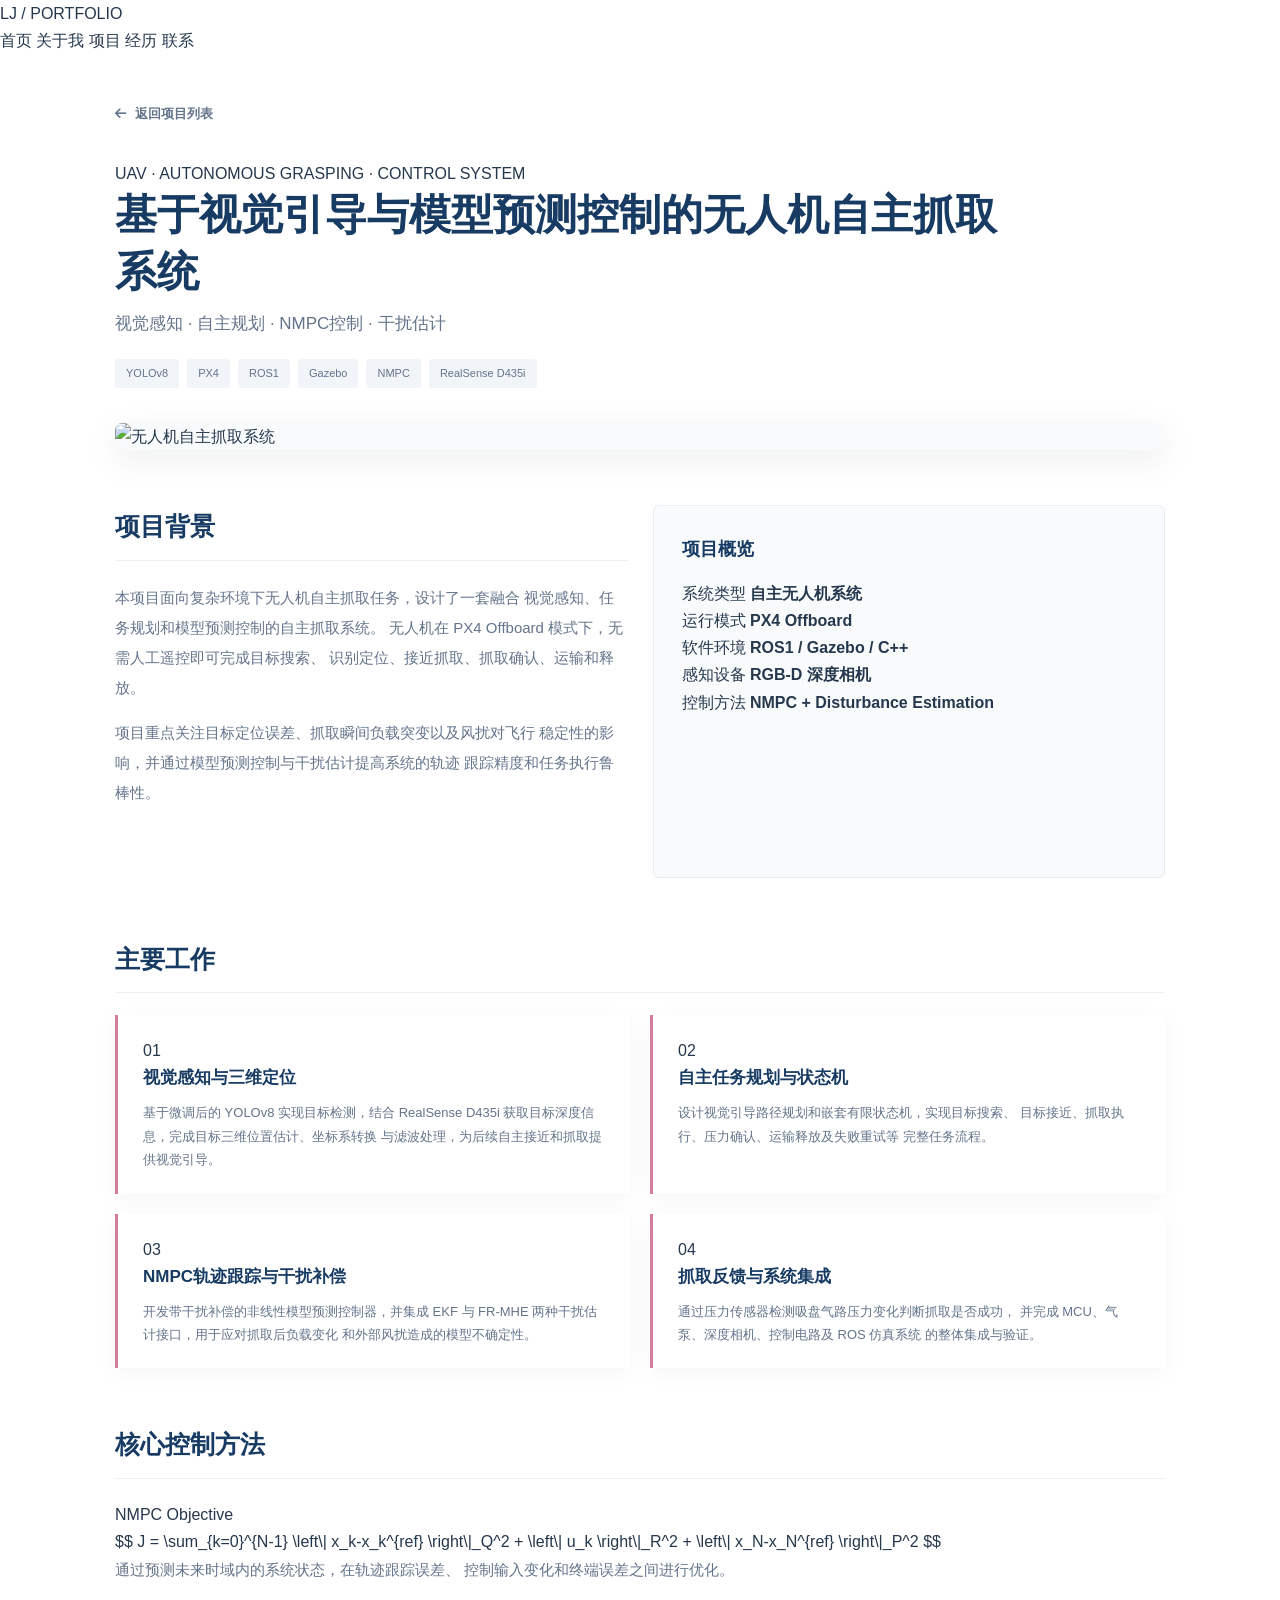
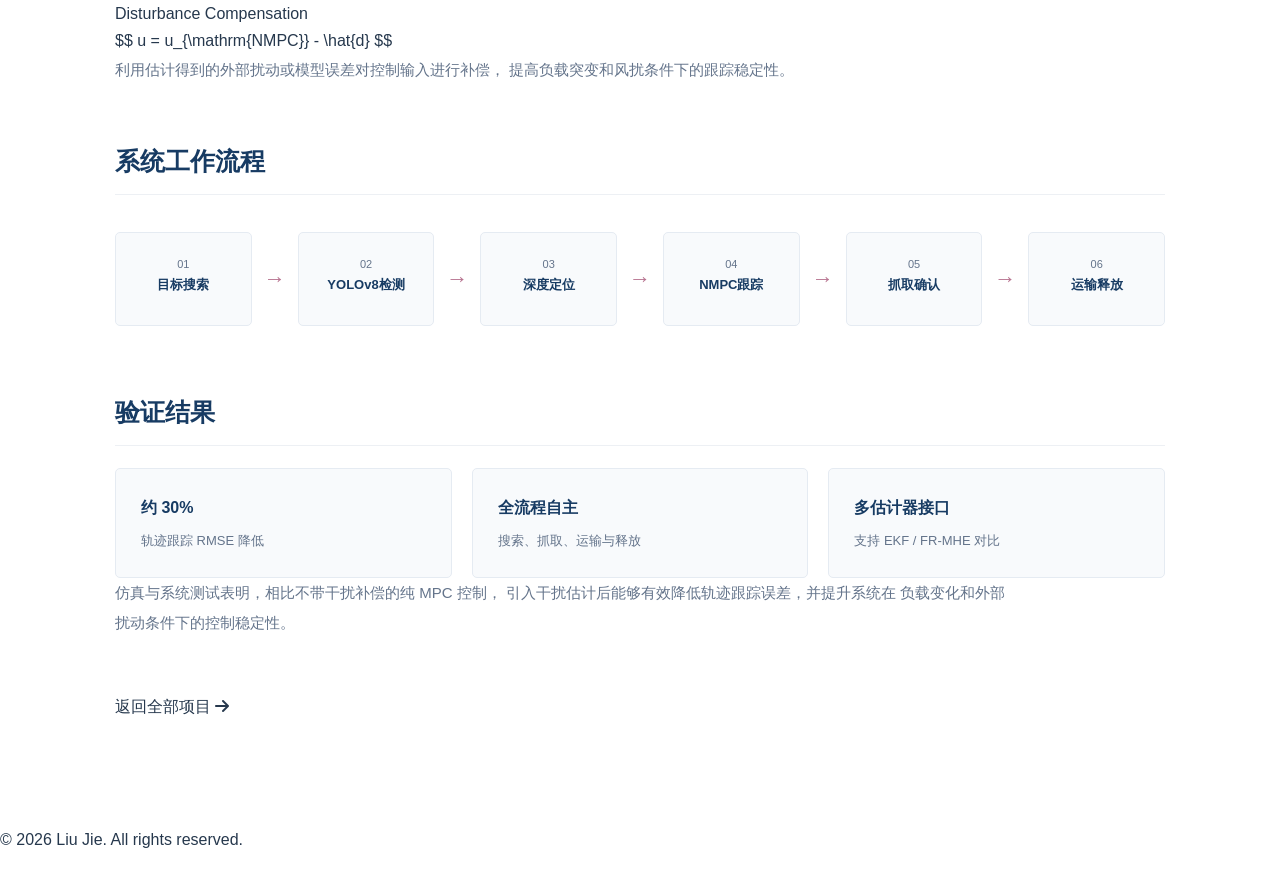
==== commit 617c25c8: "Update uav-grasping.html" ====
--- a/uav-grasping.html
+++ b/uav-grasping.html
@@ -1,11 +1,10 @@
 <!DOCTYPE html>
 <html lang="zh-CN">
-
 <head>
     <meta charset="UTF-8">
     <meta name="viewport" content="width=device-width, initial-scale=1.0">
 
-    <title>无人机自主抓取系统 | Revive</title>
+    <title>无人机自主抓取系统 | Liu Jie</title>
 
     <link rel="stylesheet" href="assets/css/style.css">
 
@@ -15,7 +14,8 @@
     <script>
         window.MathJax = {
             tex: {
-                inlineMath: [['$', '$'], ['\\(', '\\)']]
+                inlineMath: [['$', '$'], ['\\(', '\\)']],
+                displayMath: [['$$', '$$'], ['\\[', '\\]']]
             }
         };
     </script>
@@ -27,539 +27,316 @@
 
 <body>
 
-    <!-- =========================
-         Navigation
-    ========================== -->
-
-    <nav class="navbar">
-
-        <div class="nav-container">
-
-            <a href="index.html" class="logo">
-                REVIVE
-            </a>
-
-            <div class="nav-links">
-                <a href="index.html">首页</a>
-                <a href="index.html#projects">项目</a>
-                <a href="index.html#skills">技能</a>
-                <a href="index.html#experience">经历</a>
-                <a href="index.html#contact">联系</a>
-            </div>
-
-        </div>
-
-    </nav>
-
-
-    <!-- =========================
-         Project Detail
-    ========================== -->
-
-    <main class="project-detail-container">
-
-        <!-- Back -->
-
-        <a href="index.html#projects" class="back-link">
-            <i class="fa-solid fa-arrow-left"></i>
-            返回项目列表
+<header class="site-header">
+    <div class="header-inner">
+        <a href="index.html" class="site-logo">
+            LJ <span>/ PORTFOLIO</span>
         </a>
 
-
-        <!-- Header -->
-
-        <header class="project-detail-header">
-
-            <div class="project-meta">
-                AUTONOMOUS UAV · MOTION CONTROL · COMPUTER VISION
-            </div>
-
-            <h1>
-                基于视觉引导与模型预测控制的无人机自主抓取系统
-            </h1>
-
-            <p class="project-detail-subtitle">
-                面向无人机自主搜索、目标定位、精准抓取与投放的完整任务链系统
+        <nav class="main-nav">
+            <a href="index.html">首页</a>
+            <a href="index.html#about">关于我</a>
+            <a href="index.html#projects">项目</a>
+            <a href="index.html#experience">经历</a>
+            <a href="index.html#contact">联系</a>
+        </nav>
+    </div>
+</header>
+
+
+<main class="project-detail-container">
+
+    <a href="index.html#projects" class="back-link">
+        <i class="fas fa-arrow-left"></i>
+        返回项目列表
+    </a>
+
+
+    <!-- 项目标题 -->
+    <section class="project-detail-header">
+        <div class="project-detail-meta">
+            UAV · AUTONOMOUS GRASPING · CONTROL SYSTEM
+        </div>
+
+        <h1>基于视觉引导与模型预测控制的无人机自主抓取系统</h1>
+
+        <p class="project-detail-subtitle">
+            视觉感知 · 自主规划 · NMPC控制 · 干扰估计
+        </p>
+
+        <div class="detail-tags">
+            <span>YOLOv8</span>
+            <span>PX4</span>
+            <span>ROS1</span>
+            <span>Gazebo</span>
+            <span>NMPC</span>
+            <span>RealSense D435i</span>
+        </div>
+    </section>
+
+
+    <!-- 项目主图 -->
+    <div class="project-hero-media">
+        <img src="assets/images/uav-grasping.jpg"
+             alt="无人机自主抓取系统">
+    </div>
+
+
+    <!-- 项目概览 -->
+    <section class="detail-two-column compact-layout">
+
+        <div class="detail-section">
+            <h2>项目背景</h2>
+
+            <p>
+                本项目面向复杂环境下无人机自主抓取任务，设计了一套融合
+                视觉感知、任务规划和模型预测控制的自主抓取系统。
+                无人机在 PX4 Offboard 模式下，无需人工遥控即可完成目标搜索、
+                识别定位、接近抓取、抓取确认、运输和释放。
             </p>
 
-            <div class="detail-tags">
-                <span>ROS1</span>
-                <span>PX4</span>
-                <span>Gazebo</span>
-                <span>YOLOv8</span>
-                <span>NMPC</span>
-                <span>EKF / MHE</span>
-                <span>C++</span>
-            </div>
-
-        </header>
-
-
-        <!-- Hero Image -->
-
-        <div class="project-hero-media">
-
-            <img src="assets/images/uav-grasping.jpg"
-                 alt="无人机自主抓取系统">
-
-        </div>
-
-
-        <!-- =========================
-             Project Background
-        ========================== -->
-
-        <section class="detail-section">
-
-            <h2>
-                <i class="fa-solid fa-bullseye"></i>
-                项目背景
-            </h2>
-
             <p>
-                本项目面向无人机在复杂环境下执行自主抓取任务的需求，
-                设计并验证了一套集成视觉感知、位姿估计、路径规划、
-                运动控制与任务调度的完整自主抓取系统。
+                项目重点关注目标定位误差、抓取瞬间负载突变以及风扰对飞行
+                稳定性的影响，并通过模型预测控制与干扰估计提高系统的轨迹
+                跟踪精度和任务执行鲁棒性。
             </p>
-
-            <p>
-                无人机在起飞后无需人工遥控，能够自主搜索预设区域内的目标，
-                通过视觉识别和深度信息估计目标位置，规划接近轨迹并完成抓取。
-                抓取成功后，系统进一步自主规划飞行路径，将目标运输至指定区域并释放。
-            </p>
-
-            <p>
-                项目重点不在于复杂抓取机构本身，而在于研究
-                <strong>目标负载突变和外部扰动条件下的高精度轨迹跟踪与鲁棒控制问题</strong>。
-            </p>
-
-        </section>
-
-
-        <!-- =========================
-             Project Goal
-        ========================== -->
-
-        <section class="detail-section">
-
-            <h2>
-                <i class="fa-solid fa-flag-checkered"></i>
-                项目目标
-            </h2>
-
-            <div class="detail-two-column">
-
-                <div class="detail-info-card">
-
-                    <h3>
-                        <i class="fa-solid fa-robot"></i>
-                        自主任务执行
-                    </h3>
-
-                    <ul>
-                        <li>实现无人机自主搜索与目标识别</li>
-                        <li>完成目标定位、接近、抓取和释放</li>
-                        <li>减少人工遥控干预</li>
-                    </ul>
-
-                </div>
-
-
-                <div class="detail-info-card">
-
-                    <h3>
-                        <i class="fa-solid fa-crosshairs"></i>
-                        高精度运动控制
-                    </h3>
-
-                    <ul>
-                        <li>提高目标接近阶段的位置跟踪精度</li>
-                        <li>应对风扰和抓取瞬间的负载变化</li>
-                        <li>增强系统的稳定性与鲁棒性</li>
-                    </ul>
-
-                </div>
-
-            </div>
-
-        </section>
-
-
-        <!-- =========================
-             Main Work
-        ========================== -->
-
-        <section class="detail-section">
-
-            <h2>
-                <i class="fa-solid fa-layer-group"></i>
-                主要工作
-            </h2>
-
-            <div class="technical-list">
-
-                <div class="technical-item">
-
-                    <h3>
-                        01 · 硬件与系统设计
-                    </h3>
-
+        </div>
+
+
+        <aside class="detail-info-card">
+            <h3>项目概览</h3>
+
+            <div class="info-row">
+                <span>系统类型</span>
+                <strong>自主无人机系统</strong>
+            </div>
+
+            <div class="info-row">
+                <span>运行模式</span>
+                <strong>PX4 Offboard</strong>
+            </div>
+
+            <div class="info-row">
+                <span>软件环境</span>
+                <strong>ROS1 / Gazebo / C++</strong>
+            </div>
+
+            <div class="info-row">
+                <span>感知设备</span>
+                <strong>RGB-D 深度相机</strong>
+            </div>
+
+            <div class="info-row">
+                <span>控制方法</span>
+                <strong>NMPC + Disturbance Estimation</strong>
+            </div>
+        </aside>
+
+    </section>
+
+
+    <!-- 主要工作 -->
+    <section class="detail-section compact-section">
+        <h2>主要工作</h2>
+
+        <div class="technical-list">
+
+            <div class="technical-item">
+                <div class="technical-number">01</div>
+                <div>
+                    <h3>视觉感知与三维定位</h3>
                     <p>
-                        完成MCU、气泵、电磁阀、压力传感器和深度相机等核心器件选型，
-                        设计吸附式抓取气路及控制电路，实现抓取机构与飞控系统的协同工作。
+                        基于微调后的 YOLOv8 实现目标检测，结合 RealSense D435i
+                        获取目标深度信息，完成目标三维位置估计、坐标系转换
+                        与滤波处理，为后续自主接近和抓取提供视觉引导。
                     </p>
-
-                </div>
-
-
-                <div class="technical-item">
-
-                    <h3>
-                        02 · 视觉检测与位姿估计
-                    </h3>
-
+                </div>
+            </div>
+
+            <div class="technical-item">
+                <div class="technical-number">02</div>
+                <div>
+                    <h3>自主任务规划与状态机</h3>
                     <p>
-                        基于YOLOv8对目标物体进行检测，并针对手写数字目标数据集进行微调。
-                        结合深度相机获取目标三维位置，通过坐标系变换得到目标在世界坐标系中的位置。
+                        设计视觉引导路径规划和嵌套有限状态机，实现目标搜索、
+                        目标接近、抓取执行、压力确认、运输释放及失败重试等
+                        完整任务流程。
                     </p>
-
-                </div>
-
-
-                <div class="technical-item">
-
-                    <h3>
-                        03 · 自主路径规划
-                    </h3>
-
+                </div>
+            </div>
+
+            <div class="technical-item">
+                <div class="technical-number">03</div>
+                <div>
+                    <h3>NMPC轨迹跟踪与干扰补偿</h3>
                     <p>
-                        设计基于有限状态机的路径规划节点，
-                        根据目标位置计算安全观测点和接近轨迹，
-                        实现高度、水平位置和偏航角的分阶段精确调整。
+                        开发带干扰补偿的非线性模型预测控制器，并集成 EKF
+                        与 FR-MHE 两种干扰估计接口，用于应对抓取后负载变化
+                        和外部风扰造成的模型不确定性。
                     </p>
-
-                </div>
-
-
-                <div class="technical-item">
-
-                    <h3>
-                        04 · NMPC运动控制
-                    </h3>
-
+                </div>
+            </div>
+
+            <div class="technical-item">
+                <div class="technical-number">04</div>
+                <div>
+                    <h3>抓取反馈与系统集成</h3>
                     <p>
-                        基于无人机非线性动力学模型设计NMPC控制器，
-                        通过滚动时域优化实现对位置、速度和姿态的高精度跟踪，
-                        并考虑推力和姿态等控制约束。
+                        通过压力传感器检测吸盘气路压力变化判断抓取是否成功，
+                        并完成 MCU、气泵、深度相机、控制电路及 ROS 仿真系统
+                        的整体集成与验证。
                     </p>
-
-                </div>
-
-
-                <div class="technical-item">
-
-                    <h3>
-                        05 · 干扰估计与补偿
-                    </h3>
-
-                    <p>
-                        集成扩展卡尔曼滤波和滚动时域估计两种干扰估计方法，
-                        对负载变化和外部风扰进行在线估计，
-                        并将估计结果用于修正NMPC预测模型。
-                    </p>
-
-                </div>
-
-
-                <div class="technical-item">
-
-                    <h3>
-                        06 · 全流程任务调度
-                    </h3>
-
-                    <p>
-                        设计嵌套有限状态机，实现起飞、目标搜索、抓取准备、
-                        抓取执行、结果判断、目标切换和降落等任务阶段的自动切换。
-                    </p>
-
-                </div>
-
-            </div>
-
-        </section>
-
-
-        <!-- =========================
-             System Architecture
-        ========================== -->
-
-        <section class="detail-section">
-
-            <h2>
-                <i class="fa-solid fa-diagram-project"></i>
-                系统技术路线
-            </h2>
-
-            <div class="architecture-flow">
-
-                <div class="flow-item">
-                    <strong>目标检测</strong>
-                    <span>YOLOv8 + 深度相机</span>
-                </div>
-
-                <div class="flow-arrow">
-                    <i class="fa-solid fa-arrow-right"></i>
-                </div>
-
-                <div class="flow-item">
-                    <strong>三维定位</strong>
-                    <span>坐标变换与滤波</span>
-                </div>
-
-                <div class="flow-arrow">
-                    <i class="fa-solid fa-arrow-right"></i>
-                </div>
-
-                <div class="flow-item">
-                    <strong>路径规划</strong>
-                    <span>有限状态机</span>
-                </div>
-
-                <div class="flow-arrow">
-                    <i class="fa-solid fa-arrow-right"></i>
-                </div>
-
-                <div class="flow-item">
-                    <strong>运动控制</strong>
-                    <span>NMPC + 干扰补偿</span>
-                </div>
-
-                <div class="flow-arrow">
-                    <i class="fa-solid fa-arrow-right"></i>
-                </div>
-
-                <div class="flow-item">
-                    <strong>抓取与投放</strong>
-                    <span>压力反馈 + 任务调度</span>
-                </div>
-
-            </div>
-
-        </section>
-
-
-        <!-- =========================
-             Autonomous Workflow
-        ========================== -->
-
-        <section class="detail-section">
-
-            <h2>
-                <i class="fa-solid fa-route"></i>
-                自主任务流程
-            </h2>
-
-            <div class="detail-info-card">
-
-                <ul>
-
-                    <li>
-                        无人机进入PX4 Offboard模式并自主起飞
-                    </li>
-
-                    <li>
-                        在预设区域内执行目标搜索
-                    </li>
-
-                    <li>
-                        通过YOLOv8识别带数字标记的圆柱目标
-                    </li>
-
-                    <li>
-                        根据深度信息估计目标三维位置
-                    </li>
-
-                    <li>
-                        规划目标前方安全观测点并完成精准对中
-                    </li>
-
-                    <li>
-                        控制吸盘接触目标并通过压力变化判断抓取结果
-                    </li>
-
-                    <li>
-                        抓取失败时自动触发重试机制
-                    </li>
-
-                    <li>
-                        抓取成功后规划至指定投放区域并完成释放
-                    </li>
-
-                    <li>
-                        根据任务状态决定继续下一个目标或返航降落
-                    </li>
-
-                </ul>
-
-            </div>
-
-        </section>
-
-
-        <!-- =========================
-             Technical Highlights
-        ========================== -->
-
-        <section class="detail-section">
-
-            <h2>
-                <i class="fa-solid fa-gears"></i>
-                技术亮点
-            </h2>
-
-            <div class="detail-two-column">
-
-                <div class="detail-info-card">
-
-                    <h3>
-                        <i class="fa-solid fa-eye"></i>
-                        小样本视觉微调
-                    </h3>
-
-                    <p>
-                        针对仅包含450张图像的小样本数据集，
-                        采用冻结训练、全量解冻和低学习率精调的渐进式训练策略，
-                        提升目标检测模型在特定任务中的识别能力。
-                    </p>
-
-                </div>
-
-
-                <div class="detail-info-card">
-
-                    <h3>
-                        <i class="fa-solid fa-wind"></i>
-                        干扰补偿控制
-                    </h3>
-
-                    <p>
-                        将干扰估计结果直接引入NMPC预测模型，
-                        使控制器能够提前考虑风扰和抓取负载变化，
-                        降低模型失配造成的轨迹跟踪误差。
-                    </p>
-
-                </div>
-
-            </div>
-
-        </section>
-
-
-        <!-- =========================
-             Results
-        ========================== -->
-
-        <section class="detail-section">
-
-            <h2>
-                <i class="fa-solid fa-chart-line"></i>
-                项目成果
-            </h2>
-
-            <div class="result-grid">
-
-                <div class="result-card">
-
-                    <strong>95.6%</strong>
-
-                    <span>
-                        YOLOv8在特定目标验证集上的mAP
-                    </span>
-
-                </div>
-
-
-                <div class="result-card">
-
-                    <strong>30%</strong>
-
-                    <span>
-                        引入干扰估计后轨迹跟踪RMSE降低
-                    </span>
-
-                </div>
-
-
-                <div class="result-card">
-
-                    <strong>1–2 ms</strong>
-
-                    <span>
-                        NMPC单次求解时间，满足实时控制需求
-                    </span>
-
-                </div>
-
-            </div>
-
-        </section>
-
-
-        <!-- =========================
-             Video
-        ========================== -->
-
-        <section class="detail-section">
-
-            <h2>
-                <i class="fa-solid fa-video"></i>
-                系统演示
-            </h2>
-
-            <div class="detail-video">
-
-                <video controls preload="metadata">
-
-                    <source src="assets/videos/uav-grasping-demo.mp4"
-                            type="video/mp4">
-
-                    您的浏览器不支持视频播放。
-
-                </video>
-
-            </div>
-
-        </section>
-
-
-        <!-- =========================
-             Bottom
-        ========================== -->
-
-        <div class="detail-bottom-link">
-
-            <a href="index.html#projects" class="project-button">
-
-                <i class="fa-solid fa-arrow-left"></i>
-                返回项目列表
-
-            </a>
-
-        </div>
-
-    </main>
-
-
-    <!-- =========================
-         Footer
-    ========================== -->
-
-    <footer class="footer">
-
-        © 2026 Revive · Robotics & Intelligent Systems
-
-    </footer>
+                </div>
+            </div>
+
+        </div>
+    </section>
+
+
+    <!-- 核心公式 -->
+    <section class="detail-section compact-section">
+        <h2>核心控制方法</h2>
+
+        <div class="formula-grid">
+
+            <div class="formula-card">
+                <div class="formula-label">NMPC Objective</div>
+
+                <div class="formula">
+                    $$
+                    J =
+                    \sum_{k=0}^{N-1}
+                    \left\|
+                    x_k-x_k^{ref}
+                    \right\|_Q^2
+                    +
+                    \left\|
+                    u_k
+                    \right\|_R^2
+                    +
+                    \left\|
+                    x_N-x_N^{ref}
+                    \right\|_P^2
+                    $$
+                </div>
+
+                <p>
+                    通过预测未来时域内的系统状态，在轨迹跟踪误差、
+                    控制输入变化和终端误差之间进行优化。
+                </p>
+            </div>
+
+
+            <div class="formula-card">
+                <div class="formula-label">Disturbance Compensation</div>
+
+                <div class="formula">
+                    $$
+                    u =
+                    u_{\mathrm{NMPC}}
+                    -
+                    \hat{d}
+                    $$
+                </div>
+
+                <p>
+                    利用估计得到的外部扰动或模型误差对控制输入进行补偿，
+                    提高负载突变和风扰条件下的跟踪稳定性。
+                </p>
+            </div>
+
+        </div>
+    </section>
+
+
+    <!-- 系统流程 -->
+    <section class="detail-section compact-section">
+        <h2>系统工作流程</h2>
+
+        <div class="architecture-flow">
+            <div class="flow-item">
+                <span>01</span>
+                <strong>目标搜索</strong>
+            </div>
+
+            <div class="flow-arrow">→</div>
+
+            <div class="flow-item">
+                <span>02</span>
+                <strong>YOLOv8检测</strong>
+            </div>
+
+            <div class="flow-arrow">→</div>
+
+            <div class="flow-item">
+                <span>03</span>
+                <strong>深度定位</strong>
+            </div>
+
+            <div class="flow-arrow">→</div>
+
+            <div class="flow-item">
+                <span>04</span>
+                <strong>NMPC跟踪</strong>
+            </div>
+
+            <div class="flow-arrow">→</div>
+
+            <div class="flow-item">
+                <span>05</span>
+                <strong>抓取确认</strong>
+            </div>
+
+            <div class="flow-arrow">→</div>
+
+            <div class="flow-item">
+                <span>06</span>
+                <strong>运输释放</strong>
+            </div>
+        </div>
+    </section>
+
+
+    <!-- 实验结果 -->
+    <section class="detail-section compact-section">
+        <h2>验证结果</h2>
+
+        <div class="result-grid">
+            <div class="result-card">
+                <strong>约 30%</strong>
+                <span>轨迹跟踪 RMSE 降低</span>
+            </div>
+
+            <div class="result-card">
+                <strong>全流程自主</strong>
+                <span>搜索、抓取、运输与释放</span>
+            </div>
+
+            <div class="result-card">
+                <strong>多估计器接口</strong>
+                <span>支持 EKF / FR-MHE 对比</span>
+            </div>
+        </div>
+
+        <p class="result-description">
+            仿真与系统测试表明，相比不带干扰补偿的纯 MPC 控制，
+            引入干扰估计后能够有效降低轨迹跟踪误差，并提升系统在
+            负载变化和外部扰动条件下的控制稳定性。
+        </p>
+    </section>
+
+
+    <a href="index.html#projects" class="detail-bottom-link">
+        返回全部项目
+        <i class="fas fa-arrow-right"></i>
+    </a>
+
+</main>
+
+
+<footer class="site-footer">
+    <p>© 2026 Liu Jie. All rights reserved.</p>
+</footer>
 
 </body>
-
 </html>
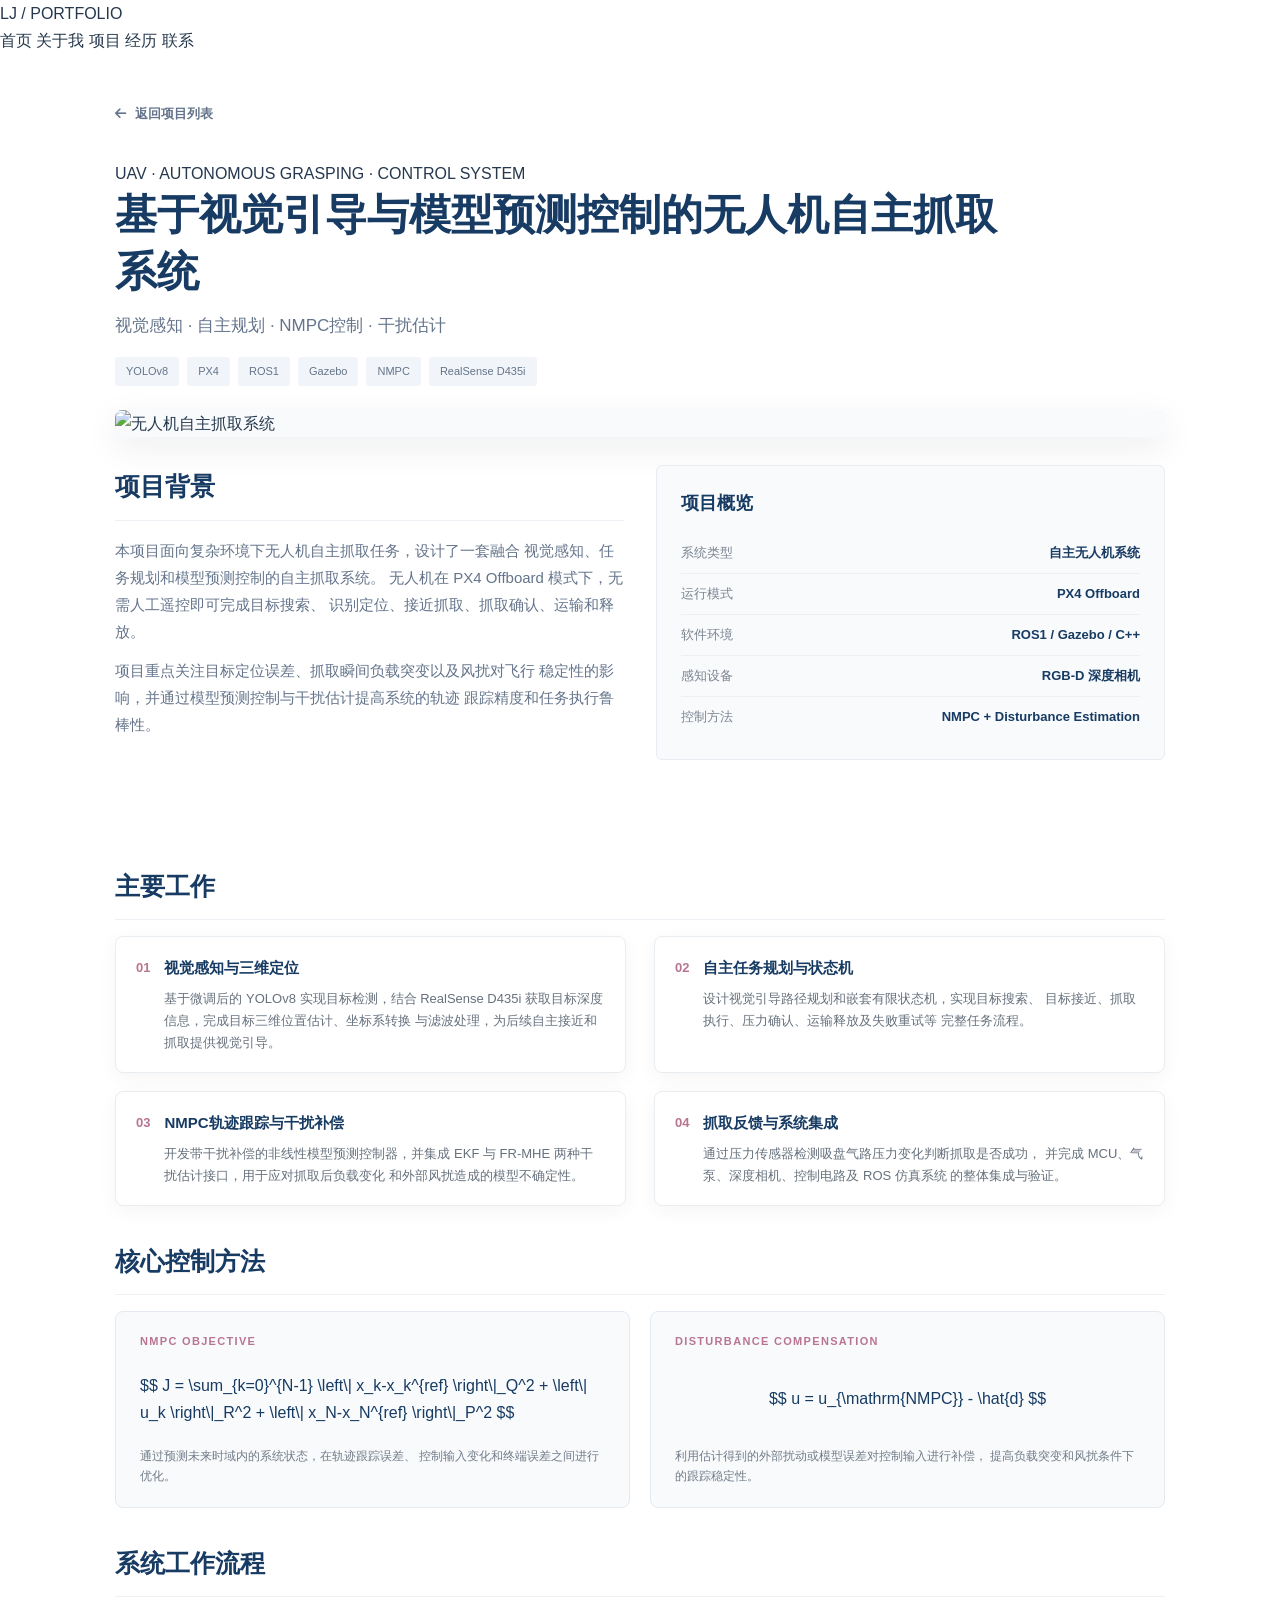
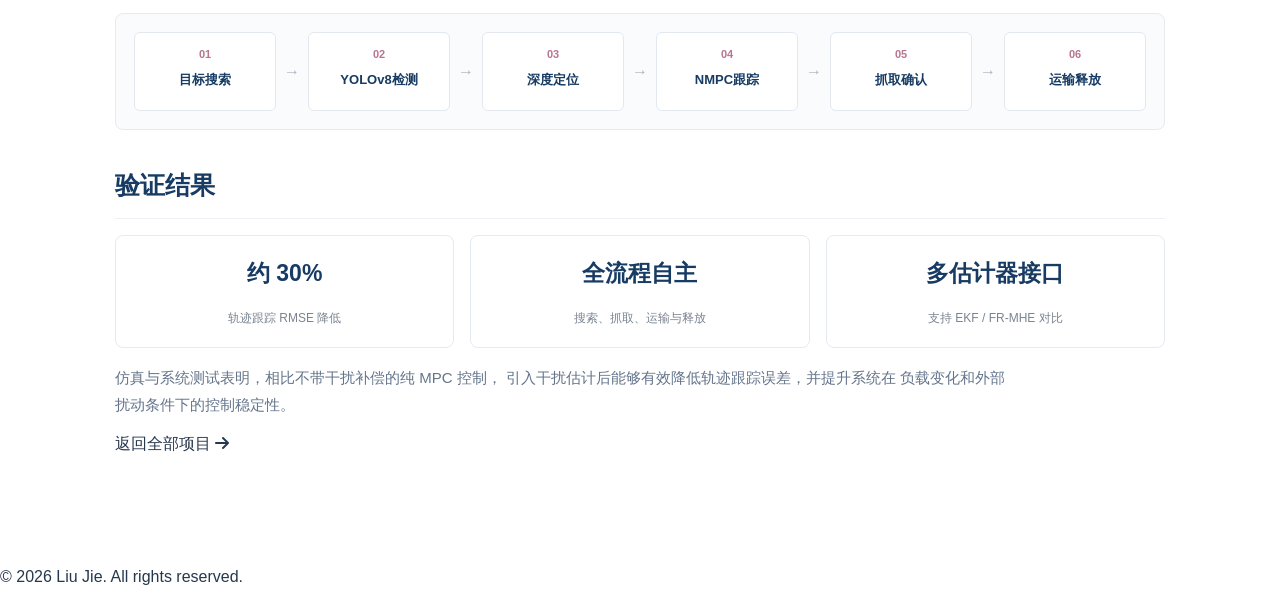
==== commit 37ca83b5: "Update uav-grasping.html" ====
--- a/uav-grasping.html
+++ b/uav-grasping.html
@@ -6,7 +6,7 @@
 
     <title>无人机自主抓取系统 | Liu Jie</title>
 
-    <link rel="stylesheet" href="assets/css/style.css">
+    <link rel="stylesheet" href="./assets/css/style.css">
 
     <link rel="stylesheet"
           href="https://cdnjs.cloudflare.com/ajax/libs/font-awesome/6.5.0/css/all.min.css">
--- a/assets/css/style.css
+++ b/assets/css/style.css
@@ -1665,3 +1665,282 @@
     }
 
 }
+/* =========================
+   Compact Project Detail
+========================= */
+
+.compact-layout {
+    align-items: start;
+    gap: 32px;
+    margin-top: 28px;
+}
+
+.compact-section {
+    margin-top: 34px;
+    margin-bottom: 0;
+}
+
+.compact-section h2,
+.detail-section h2 {
+    margin-bottom: 16px;
+}
+
+.project-detail-header {
+    margin-bottom: 24px;
+}
+
+.project-detail-header h1 {
+    max-width: 900px;
+    margin-bottom: 12px;
+}
+
+.project-detail-subtitle {
+    margin-bottom: 16px;
+}
+
+.project-hero-media {
+    margin: 22px 0 28px;
+    max-height: 420px;
+    overflow: hidden;
+}
+
+.project-hero-media img {
+    width: 100%;
+    max-height: 420px;
+    object-fit: cover;
+    display: block;
+}
+
+.detail-section p {
+    line-height: 1.8;
+    margin-bottom: 12px;
+}
+
+.detail-info-card {
+    padding: 22px 24px;
+}
+
+.detail-info-card h3 {
+    margin-bottom: 14px;
+}
+
+.info-row {
+    display: flex;
+    justify-content: space-between;
+    align-items: center;
+    gap: 18px;
+    padding: 9px 0;
+    border-bottom: 1px solid #edf0f3;
+    font-size: 13px;
+}
+
+.info-row:last-child {
+    border-bottom: none;
+}
+
+.info-row span {
+    color: #7b8490;
+}
+
+.info-row strong {
+    color: #173b63;
+    text-align: right;
+    font-weight: 600;
+}
+
+.technical-list {
+    display: grid;
+    grid-template-columns: repeat(2, minmax(0, 1fr));
+    gap: 18px 28px;
+}
+
+.technical-item {
+    display: flex;
+    gap: 14px;
+    padding: 18px 20px;
+    border: 1px solid #e8edf2;
+    background: #ffffff;
+    border-radius: 8px;
+}
+
+.technical-number {
+    flex: 0 0 auto;
+    font-size: 13px;
+    font-weight: 700;
+    color: #b87591;
+    padding-top: 2px;
+}
+
+.technical-item h3 {
+    margin: 0 0 7px;
+    font-size: 15px;
+    color: #173b63;
+}
+
+.technical-item p {
+    margin: 0;
+    font-size: 13px;
+    line-height: 1.7;
+    color: #66717d;
+}
+
+
+/* 公式区域 */
+
+.formula-grid {
+    display: grid;
+    grid-template-columns: repeat(2, minmax(0, 1fr));
+    gap: 20px;
+}
+
+.formula-card {
+    padding: 20px 24px;
+    border: 1px solid #e5eaf0;
+    border-radius: 8px;
+    background: #f8fafc;
+}
+
+.formula-label {
+    margin-bottom: 10px;
+    font-size: 11px;
+    font-weight: 700;
+    letter-spacing: 0.12em;
+    text-transform: uppercase;
+    color: #b87591;
+}
+
+.formula {
+    min-height: 76px;
+    display: flex;
+    align-items: center;
+    justify-content: center;
+    overflow-x: auto;
+    color: #173b63;
+}
+
+.formula-card p {
+    margin: 10px 0 0;
+    font-size: 12px;
+    line-height: 1.65;
+    color: #707b87;
+}
+
+
+/* 流程图更紧凑 */
+
+.architecture-flow {
+    display: flex;
+    align-items: stretch;
+    gap: 8px;
+    padding: 18px;
+    border: 1px solid #e7ebef;
+    border-radius: 8px;
+    background: #fafbfc;
+}
+
+.flow-item {
+    flex: 1;
+    min-width: 0;
+    padding: 12px 8px;
+    text-align: center;
+    border: 1px solid #e2e8ee;
+    border-radius: 6px;
+    background: #ffffff;
+}
+
+.flow-item span {
+    display: block;
+    margin-bottom: 5px;
+    font-size: 10px;
+    color: #b87591;
+    font-weight: 700;
+}
+
+.flow-item strong {
+    display: block;
+    font-size: 12px;
+    color: #173b63;
+    white-space: nowrap;
+}
+
+.flow-arrow {
+    display: flex;
+    align-items: center;
+    color: #aab4bf;
+    font-size: 16px;
+}
+
+
+/* 结果卡片 */
+
+.result-grid {
+    display: grid;
+    grid-template-columns: repeat(3, minmax(0, 1fr));
+    gap: 16px;
+    margin-bottom: 16px;
+}
+
+.result-card {
+    padding: 18px;
+    border: 1px solid #e5eaf0;
+    border-radius: 8px;
+    text-align: center;
+    background: #ffffff;
+}
+
+.result-card strong {
+    display: block;
+    margin-bottom: 7px;
+    font-size: 23px;
+    color: #173b63;
+}
+
+.result-card span {
+    font-size: 12px;
+    color: #7a8490;
+}
+
+.result-description {
+    font-size: 13px;
+    color: #687481;
+}
+
+
+/* 移动端适配 */
+
+@media (max-width: 900px) {
+    .technical-list,
+    .formula-grid,
+    .result-grid {
+        grid-template-columns: 1fr;
+    }
+
+    .architecture-flow {
+        flex-wrap: wrap;
+        justify-content: center;
+    }
+
+    .flow-item {
+        flex: 0 0 calc(33.333% - 12px);
+    }
+
+    .flow-arrow {
+        display: none;
+    }
+}
+
+@media (max-width: 600px) {
+    .flow-item {
+        flex: 0 0 calc(50% - 8px);
+    }
+
+    .info-row {
+        align-items: flex-start;
+        flex-direction: column;
+        gap: 3px;
+    }
+
+    .info-row strong {
+        text-align: left;
+    }
+}
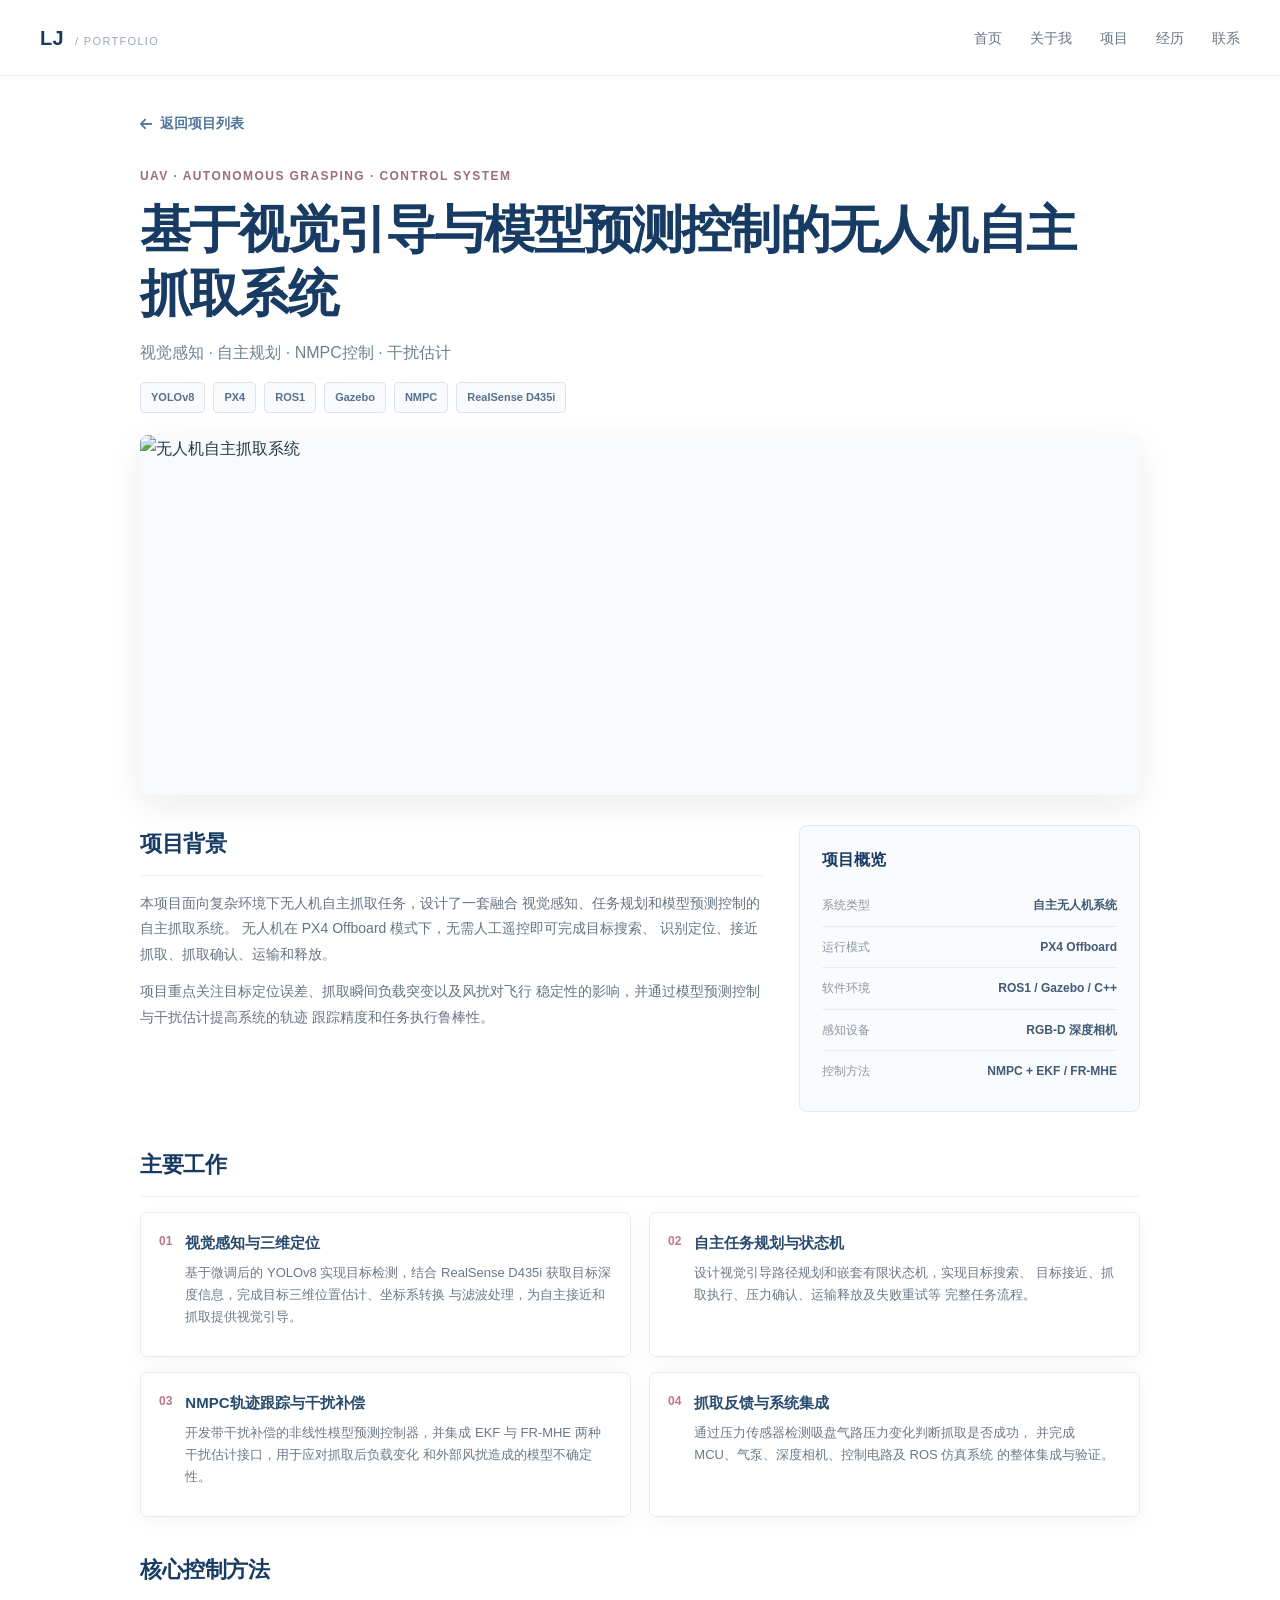
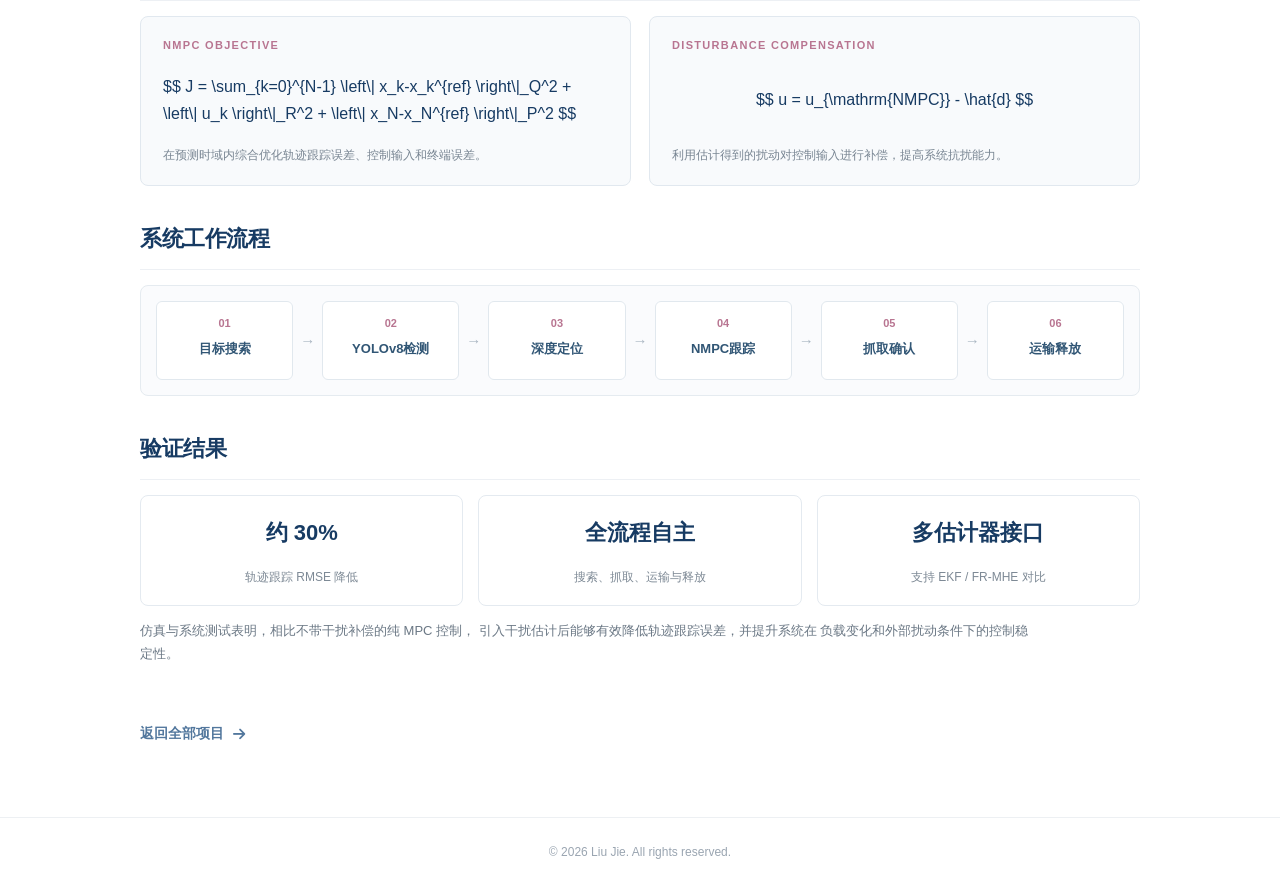
==== commit 996d84a8: "Update uav-grasping.html" ====
--- a/uav-grasping.html
+++ b/uav-grasping.html
@@ -1,16 +1,20 @@
 <!DOCTYPE html>
 <html lang="zh-CN">
+
 <head>
     <meta charset="UTF-8">
     <meta name="viewport" content="width=device-width, initial-scale=1.0">
 
     <title>无人机自主抓取系统 | Liu Jie</title>
 
+    <!-- 主样式 -->
     <link rel="stylesheet" href="./assets/css/style.css">
 
+    <!-- Font Awesome -->
     <link rel="stylesheet"
           href="https://cdnjs.cloudflare.com/ajax/libs/font-awesome/6.5.0/css/all.min.css">
 
+    <!-- MathJax -->
     <script>
         window.MathJax = {
             tex: {
@@ -23,320 +27,928 @@
     <script async
             src="https://cdn.jsdelivr.net/npm/mathjax@3/es5/tex-mml-chtml.js">
     </script>
+
+
+    <!-- 本页面专用样式，确保导航和紧凑布局正常 -->
+    <style>
+
+        /* =========================
+           页面基础
+        ========================= */
+
+        * {
+            box-sizing: border-box;
+        }
+
+        body {
+            margin: 0;
+            background: #ffffff;
+            color: #26384a;
+        }
+
+
+        /* =========================
+           顶部导航
+        ========================= */
+
+        .site-header {
+            width: 100%;
+            height: 76px;
+            background: #ffffff;
+            border-bottom: 1px solid #e8edf2;
+            display: block;
+        }
+
+        .header-inner {
+            width: 100%;
+            max-width: 1320px;
+            height: 76px;
+            margin: 0 auto;
+            padding: 0 40px;
+
+            display: flex;
+            align-items: center;
+            justify-content: space-between;
+        }
+
+        .site-logo {
+            display: inline-block;
+            color: #173b63 !important;
+            text-decoration: none !important;
+            font-size: 20px;
+            font-weight: 700;
+            letter-spacing: 0.02em;
+            white-space: nowrap;
+        }
+
+        .site-logo span {
+            color: #9aa5b1 !important;
+            font-size: 11px;
+            font-weight: 500;
+            letter-spacing: 0.12em;
+            margin-left: 5px;
+        }
+
+        .main-nav {
+            display: flex !important;
+            align-items: center;
+            gap: 28px;
+        }
+
+        .main-nav a {
+            display: inline-block;
+            color: #687583 !important;
+            text-decoration: none !important;
+            font-size: 14px;
+            font-weight: 500;
+            line-height: 1;
+            transition: color 0.2s ease;
+        }
+
+        .main-nav a:hover {
+            color: #173b63 !important;
+        }
+
+
+        /* =========================
+           页面主体
+        ========================= */
+
+        .project-detail-container {
+            width: 100%;
+            max-width: 1080px;
+            margin: 0 auto;
+            padding: 34px 40px 70px;
+        }
+
+        .back-link {
+            display: inline-flex;
+            align-items: center;
+            gap: 8px;
+            margin-bottom: 30px;
+            color: #52779d !important;
+            text-decoration: none !important;
+            font-size: 14px;
+            font-weight: 600;
+        }
+
+        .back-link:hover {
+            color: #173b63 !important;
+        }
+
+
+        /* =========================
+           项目标题
+        ========================= */
+
+        .project-detail-header {
+            margin-bottom: 22px;
+        }
+
+        .project-detail-meta {
+            margin-bottom: 12px;
+            color: #9b6c82;
+            font-size: 12px;
+            font-weight: 700;
+            letter-spacing: 0.12em;
+        }
+
+        .project-detail-header h1 {
+            max-width: 980px;
+            margin: 0 0 13px;
+            color: #173b63;
+            font-size: clamp(30px, 4vw, 52px);
+            font-weight: 750;
+            line-height: 1.25;
+            letter-spacing: -0.035em;
+        }
+
+        .project-detail-subtitle {
+            margin: 0 0 16px;
+            color: #718091;
+            font-size: 16px;
+            line-height: 1.7;
+        }
+
+        .detail-tags {
+            display: flex;
+            flex-wrap: wrap;
+            gap: 8px;
+        }
+
+        .detail-tags span {
+            display: inline-block;
+            padding: 5px 10px;
+            border: 1px solid #dce5ed;
+            border-radius: 4px;
+            color: #55718d;
+            background: #f8fafc;
+            font-size: 11px;
+            font-weight: 600;
+        }
+
+
+        /* =========================
+           主图
+        ========================= */
+
+        .project-hero-media {
+            width: 100%;
+            height: 360px;
+            margin: 22px 0 30px;
+            overflow: hidden;
+            border-radius: 8px;
+            background: #f1f4f7;
+        }
+
+        .project-hero-media img {
+            display: block;
+            width: 100%;
+            height: 100%;
+            object-fit: cover;
+        }
+
+
+        /* =========================
+           通用 section
+        ========================= */
+
+        .detail-section {
+            margin: 0;
+        }
+
+        .detail-section h2 {
+            margin: 0 0 15px;
+            color: #173b63;
+            font-size: 22px;
+            font-weight: 700;
+            letter-spacing: -0.02em;
+        }
+
+        .detail-section p {
+            margin: 0 0 11px;
+            color: #667482;
+            font-size: 14px;
+            line-height: 1.85;
+        }
+
+        .compact-section {
+            margin-top: 34px;
+        }
+
+
+        /* =========================
+           背景 + 项目概览
+        ========================= */
+
+        .compact-layout {
+            display: grid;
+            grid-template-columns: minmax(0, 1.55fr) minmax(280px, 0.85fr);
+            align-items: start;
+            gap: 36px;
+            margin-top: 0;
+        }
+
+        .detail-info-card {
+            padding: 20px 22px;
+            border: 1px solid #e4eaf0;
+            border-radius: 8px;
+            background: #fafbfd;
+        }
+
+        .detail-info-card h3 {
+            margin: 0 0 12px;
+            color: #173b63;
+            font-size: 16px;
+        }
+
+        .info-row {
+            display: flex;
+            justify-content: space-between;
+            align-items: flex-start;
+            gap: 15px;
+            padding: 10px 0;
+            border-bottom: 1px solid #e8edf2;
+            font-size: 12px;
+        }
+
+        .info-row:last-child {
+            border-bottom: none;
+        }
+
+        .info-row span {
+            color: #8a96a2;
+            white-space: nowrap;
+        }
+
+        .info-row strong {
+            color: #405b75;
+            font-size: 12px;
+            font-weight: 600;
+            text-align: right;
+        }
+
+
+        /* =========================
+           主要工作 2×2
+        ========================= */
+
+        .technical-list {
+            display: grid;
+            grid-template-columns: repeat(2, minmax(0, 1fr));
+            gap: 15px 18px;
+        }
+
+        .technical-item {
+            display: flex;
+            align-items: flex-start;
+            gap: 13px;
+            min-height: 145px;
+            padding: 17px 18px;
+            border: 1px solid #e5ebf0;
+            border-radius: 7px;
+            background: #ffffff;
+        }
+
+        .technical-number {
+            flex: 0 0 auto;
+            color: #b87591;
+            font-size: 12px;
+            font-weight: 700;
+            line-height: 1.5;
+        }
+
+        .technical-item h3 {
+            margin: 0 0 7px;
+            color: #294b6d;
+            font-size: 15px;
+            font-weight: 700;
+        }
+
+        .technical-item p {
+            margin: 0;
+            color: #6c7986;
+            font-size: 13px;
+            line-height: 1.7;
+        }
+
+
+        /* =========================
+           核心公式
+        ========================= */
+
+        .formula-grid {
+            display: grid;
+            grid-template-columns: repeat(2, minmax(0, 1fr));
+            gap: 18px;
+        }
+
+        .formula-card {
+            padding: 19px 22px;
+            border: 1px solid #e1e8ef;
+            border-radius: 8px;
+            background: #f8fafc;
+        }
+
+        .formula-label {
+            margin-bottom: 6px;
+            color: #b87591;
+            font-size: 11px;
+            font-weight: 700;
+            letter-spacing: 0.12em;
+            text-transform: uppercase;
+        }
+
+        .formula {
+            min-height: 78px;
+            display: flex;
+            align-items: center;
+            justify-content: center;
+            overflow-x: auto;
+            color: #173b63;
+            font-size: 16px;
+        }
+
+        .formula-card p {
+            margin: 7px 0 0;
+            color: #788592;
+            font-size: 12px;
+            line-height: 1.65;
+        }
+
+
+        /* =========================
+           系统流程
+        ========================= */
+
+        .architecture-flow {
+            display: flex;
+            align-items: stretch;
+            gap: 7px;
+            padding: 15px;
+            border: 1px solid #e5ebf0;
+            border-radius: 8px;
+            background: #fafbfd;
+        }
+
+        .flow-item {
+            flex: 1;
+            min-width: 0;
+            padding: 12px 6px;
+            border: 1px solid #e1e8ee;
+            border-radius: 6px;
+            background: #ffffff;
+            text-align: center;
+        }
+
+        .flow-item span {
+            display: block;
+            margin-bottom: 5px;
+            color: #b87591;
+            font-size: 10px;
+            font-weight: 700;
+        }
+
+        .flow-item strong {
+            display: block;
+            color: #315675;
+            font-size: 12px;
+            font-weight: 600;
+            white-space: nowrap;
+        }
+
+        .flow-arrow {
+            display: flex;
+            align-items: center;
+            color: #aab6c2;
+            font-size: 15px;
+        }
+
+
+        /* =========================
+           实验结果
+        ========================= */
+
+        .result-grid {
+            display: grid;
+            grid-template-columns: repeat(3, minmax(0, 1fr));
+            gap: 15px;
+            margin-bottom: 14px;
+        }
+
+        .result-card {
+            padding: 18px 12px;
+            border: 1px solid #e4eaf0;
+            border-radius: 8px;
+            background: #ffffff;
+            text-align: center;
+        }
+
+        .result-card strong {
+            display: block;
+            margin-bottom: 7px;
+            color: #173b63;
+            font-size: 22px;
+            font-weight: 750;
+        }
+
+        .result-card span {
+            color: #7d8995;
+            font-size: 12px;
+        }
+
+        .result-description {
+            color: #6b7885 !important;
+            font-size: 13px !important;
+            line-height: 1.75 !important;
+        }
+
+
+        /* =========================
+           底部链接
+        ========================= */
+
+        .detail-bottom-link {
+            display: inline-flex;
+            align-items: center;
+            gap: 9px;
+            margin-top: 36px;
+            color: #52779d !important;
+            text-decoration: none !important;
+            font-size: 14px;
+            font-weight: 600;
+        }
+
+        .detail-bottom-link:hover {
+            color: #173b63 !important;
+        }
+
+        .site-footer {
+            padding: 24px 20px;
+            border-top: 1px solid #edf0f3;
+            text-align: center;
+        }
+
+        .site-footer p {
+            margin: 0;
+            color: #9aa5b1;
+            font-size: 12px;
+        }
+
+
+        /* =========================
+           响应式
+        ========================= */
+
+        @media (max-width: 900px) {
+
+            .header-inner {
+                padding: 0 25px;
+            }
+
+            .project-detail-container {
+                padding: 30px 25px 60px;
+            }
+
+            .compact-layout {
+                grid-template-columns: 1fr;
+                gap: 25px;
+            }
+
+            .technical-list,
+            .formula-grid {
+                grid-template-columns: 1fr;
+            }
+
+            .project-hero-media {
+                height: 300px;
+            }
+
+            .architecture-flow {
+                flex-wrap: wrap;
+            }
+
+            .flow-item {
+                flex: 0 0 calc(33.333% - 8px);
+            }
+
+            .flow-arrow {
+                display: none;
+            }
+        }
+
+        @media (max-width: 600px) {
+
+            .site-header {
+                height: auto;
+            }
+
+            .header-inner {
+                height: auto;
+                padding: 18px 20px;
+                flex-direction: column;
+                align-items: flex-start;
+                gap: 16px;
+            }
+
+            .main-nav {
+                gap: 18px !important;
+                flex-wrap: wrap;
+            }
+
+            .main-nav a {
+                font-size: 13px;
+            }
+
+            .project-detail-container {
+                padding: 25px 20px 50px;
+            }
+
+            .project-detail-header h1 {
+                font-size: 31px;
+            }
+
+            .project-hero-media {
+                height: 220px;
+            }
+
+            .flow-item {
+                flex: 0 0 calc(50% - 5px);
+            }
+
+            .result-grid {
+                grid-template-columns: 1fr;
+            }
+
+            .info-row {
+                flex-direction: column;
+                gap: 4px;
+            }
+
+            .info-row strong {
+                text-align: left;
+            }
+        }
+
+    </style>
 </head>
 
+
 <body>
 
-<header class="site-header">
-    <div class="header-inner">
-        <a href="index.html" class="site-logo">
-            LJ <span>/ PORTFOLIO</span>
+    <!-- 顶部导航 -->
+    <header class="site-header">
+        <div class="header-inner">
+
+            <a href="index.html" class="site-logo">
+                LJ <span>/ PORTFOLIO</span>
+            </a>
+
+            <nav class="main-nav">
+                <a href="index.html">首页</a>
+                <a href="index.html#about">关于我</a>
+                <a href="index.html#projects">项目</a>
+                <a href="index.html#experience">经历</a>
+                <a href="index.html#contact">联系</a>
+            </nav>
+
+        </div>
+    </header>
+
+
+    <!-- 页面主体 -->
+    <main class="project-detail-container">
+
+        <!-- 返回链接 -->
+        <a href="index.html#projects" class="back-link">
+            <i class="fas fa-arrow-left"></i>
+            返回项目列表
         </a>
 
-        <nav class="main-nav">
-            <a href="index.html">首页</a>
-            <a href="index.html#about">关于我</a>
-            <a href="index.html#projects">项目</a>
-            <a href="index.html#experience">经历</a>
-            <a href="index.html#contact">联系</a>
-        </nav>
-    </div>
-</header>
-
-
-<main class="project-detail-container">
-
-    <a href="index.html#projects" class="back-link">
-        <i class="fas fa-arrow-left"></i>
-        返回项目列表
-    </a>
-
-
-    <!-- 项目标题 -->
-    <section class="project-detail-header">
-        <div class="project-detail-meta">
-            UAV · AUTONOMOUS GRASPING · CONTROL SYSTEM
+
+        <!-- 标题 -->
+        <section class="project-detail-header">
+
+            <div class="project-detail-meta">
+                UAV · AUTONOMOUS GRASPING · CONTROL SYSTEM
+            </div>
+
+            <h1>
+                基于视觉引导与模型预测控制的无人机自主抓取系统
+            </h1>
+
+            <p class="project-detail-subtitle">
+                视觉感知 · 自主规划 · NMPC控制 · 干扰估计
+            </p>
+
+            <div class="detail-tags">
+                <span>YOLOv8</span>
+                <span>PX4</span>
+                <span>ROS1</span>
+                <span>Gazebo</span>
+                <span>NMPC</span>
+                <span>RealSense D435i</span>
+            </div>
+
+        </section>
+
+
+        <!-- 项目主图 -->
+        <div class="project-hero-media">
+            <img src="assets/images/uav-grasping.jpg"
+                 alt="无人机自主抓取系统">
         </div>
 
-        <h1>基于视觉引导与模型预测控制的无人机自主抓取系统</h1>
-
-        <p class="project-detail-subtitle">
-            视觉感知 · 自主规划 · NMPC控制 · 干扰估计
-        </p>
-
-        <div class="detail-tags">
-            <span>YOLOv8</span>
-            <span>PX4</span>
-            <span>ROS1</span>
-            <span>Gazebo</span>
-            <span>NMPC</span>
-            <span>RealSense D435i</span>
-        </div>
-    </section>
-
-
-    <!-- 项目主图 -->
-    <div class="project-hero-media">
-        <img src="assets/images/uav-grasping.jpg"
-             alt="无人机自主抓取系统">
-    </div>
-
-
-    <!-- 项目概览 -->
-    <section class="detail-two-column compact-layout">
-
-        <div class="detail-section">
-            <h2>项目背景</h2>
-
-            <p>
-                本项目面向复杂环境下无人机自主抓取任务，设计了一套融合
-                视觉感知、任务规划和模型预测控制的自主抓取系统。
-                无人机在 PX4 Offboard 模式下，无需人工遥控即可完成目标搜索、
-                识别定位、接近抓取、抓取确认、运输和释放。
+
+        <!-- 项目背景和项目概览 -->
+        <section class="compact-layout">
+
+            <div class="detail-section">
+
+                <h2>项目背景</h2>
+
+                <p>
+                    本项目面向复杂环境下无人机自主抓取任务，设计了一套融合
+                    视觉感知、任务规划和模型预测控制的自主抓取系统。
+                    无人机在 PX4 Offboard 模式下，无需人工遥控即可完成目标搜索、
+                    识别定位、接近抓取、抓取确认、运输和释放。
+                </p>
+
+                <p>
+                    项目重点关注目标定位误差、抓取瞬间负载突变以及风扰对飞行
+                    稳定性的影响，并通过模型预测控制与干扰估计提高系统的轨迹
+                    跟踪精度和任务执行鲁棒性。
+                </p>
+
+            </div>
+
+
+            <aside class="detail-info-card">
+
+                <h3>项目概览</h3>
+
+                <div class="info-row">
+                    <span>系统类型</span>
+                    <strong>自主无人机系统</strong>
+                </div>
+
+                <div class="info-row">
+                    <span>运行模式</span>
+                    <strong>PX4 Offboard</strong>
+                </div>
+
+                <div class="info-row">
+                    <span>软件环境</span>
+                    <strong>ROS1 / Gazebo / C++</strong>
+                </div>
+
+                <div class="info-row">
+                    <span>感知设备</span>
+                    <strong>RGB-D 深度相机</strong>
+                </div>
+
+                <div class="info-row">
+                    <span>控制方法</span>
+                    <strong>NMPC + EKF / FR-MHE</strong>
+                </div>
+
+            </aside>
+
+        </section>
+
+
+        <!-- 主要工作 -->
+        <section class="detail-section compact-section">
+
+            <h2>主要工作</h2>
+
+            <div class="technical-list">
+
+                <div class="technical-item">
+                    <div class="technical-number">01</div>
+
+                    <div>
+                        <h3>视觉感知与三维定位</h3>
+
+                        <p>
+                            基于微调后的 YOLOv8 实现目标检测，结合 RealSense D435i
+                            获取目标深度信息，完成目标三维位置估计、坐标系转换
+                            与滤波处理，为自主接近和抓取提供视觉引导。
+                        </p>
+                    </div>
+                </div>
+
+
+                <div class="technical-item">
+                    <div class="technical-number">02</div>
+
+                    <div>
+                        <h3>自主任务规划与状态机</h3>
+
+                        <p>
+                            设计视觉引导路径规划和嵌套有限状态机，实现目标搜索、
+                            目标接近、抓取执行、压力确认、运输释放及失败重试等
+                            完整任务流程。
+                        </p>
+                    </div>
+                </div>
+
+
+                <div class="technical-item">
+                    <div class="technical-number">03</div>
+
+                    <div>
+                        <h3>NMPC轨迹跟踪与干扰补偿</h3>
+
+                        <p>
+                            开发带干扰补偿的非线性模型预测控制器，并集成 EKF
+                            与 FR-MHE 两种干扰估计接口，用于应对抓取后负载变化
+                            和外部风扰造成的模型不确定性。
+                        </p>
+                    </div>
+                </div>
+
+
+                <div class="technical-item">
+                    <div class="technical-number">04</div>
+
+                    <div>
+                        <h3>抓取反馈与系统集成</h3>
+
+                        <p>
+                            通过压力传感器检测吸盘气路压力变化判断抓取是否成功，
+                            并完成 MCU、气泵、深度相机、控制电路及 ROS 仿真系统
+                            的整体集成与验证。
+                        </p>
+                    </div>
+                </div>
+
+            </div>
+
+        </section>
+
+
+        <!-- 核心公式 -->
+        <section class="detail-section compact-section">
+
+            <h2>核心控制方法</h2>
+
+            <div class="formula-grid">
+
+                <div class="formula-card">
+
+                    <div class="formula-label">
+                        NMPC Objective
+                    </div>
+
+                    <div class="formula">
+                        $$
+                        J =
+                        \sum_{k=0}^{N-1}
+                        \left\|
+                        x_k-x_k^{ref}
+                        \right\|_Q^2
+                        +
+                        \left\|
+                        u_k
+                        \right\|_R^2
+                        +
+                        \left\|
+                        x_N-x_N^{ref}
+                        \right\|_P^2
+                        $$
+                    </div>
+
+                    <p>
+                        在预测时域内综合优化轨迹跟踪误差、控制输入和终端误差。
+                    </p>
+
+                </div>
+
+
+                <div class="formula-card">
+
+                    <div class="formula-label">
+                        Disturbance Compensation
+                    </div>
+
+                    <div class="formula">
+                        $$
+                        u =
+                        u_{\mathrm{NMPC}}
+                        -
+                        \hat{d}
+                        $$
+                    </div>
+
+                    <p>
+                        利用估计得到的扰动对控制输入进行补偿，提高系统抗扰能力。
+                    </p>
+
+                </div>
+
+            </div>
+
+        </section>
+
+
+        <!-- 系统流程 -->
+        <section class="detail-section compact-section">
+
+            <h2>系统工作流程</h2>
+
+            <div class="architecture-flow">
+
+                <div class="flow-item">
+                    <span>01</span>
+                    <strong>目标搜索</strong>
+                </div>
+
+                <div class="flow-arrow">→</div>
+
+                <div class="flow-item">
+                    <span>02</span>
+                    <strong>YOLOv8检测</strong>
+                </div>
+
+                <div class="flow-arrow">→</div>
+
+                <div class="flow-item">
+                    <span>03</span>
+                    <strong>深度定位</strong>
+                </div>
+
+                <div class="flow-arrow">→</div>
+
+                <div class="flow-item">
+                    <span>04</span>
+                    <strong>NMPC跟踪</strong>
+                </div>
+
+                <div class="flow-arrow">→</div>
+
+                <div class="flow-item">
+                    <span>05</span>
+                    <strong>抓取确认</strong>
+                </div>
+
+                <div class="flow-arrow">→</div>
+
+                <div class="flow-item">
+                    <span>06</span>
+                    <strong>运输释放</strong>
+                </div>
+
+            </div>
+
+        </section>
+
+
+        <!-- 实验结果 -->
+        <section class="detail-section compact-section">
+
+            <h2>验证结果</h2>
+
+            <div class="result-grid">
+
+                <div class="result-card">
+                    <strong>约 30%</strong>
+                    <span>轨迹跟踪 RMSE 降低</span>
+                </div>
+
+                <div class="result-card">
+                    <strong>全流程自主</strong>
+                    <span>搜索、抓取、运输与释放</span>
+                </div>
+
+                <div class="result-card">
+                    <strong>多估计器接口</strong>
+                    <span>支持 EKF / FR-MHE 对比</span>
+                </div>
+
+            </div>
+
+            <p class="result-description">
+                仿真与系统测试表明，相比不带干扰补偿的纯 MPC 控制，
+                引入干扰估计后能够有效降低轨迹跟踪误差，并提升系统在
+                负载变化和外部扰动条件下的控制稳定性。
             </p>
 
-            <p>
-                项目重点关注目标定位误差、抓取瞬间负载突变以及风扰对飞行
-                稳定性的影响，并通过模型预测控制与干扰估计提高系统的轨迹
-                跟踪精度和任务执行鲁棒性。
-            </p>
-        </div>
-
-
-        <aside class="detail-info-card">
-            <h3>项目概览</h3>
-
-            <div class="info-row">
-                <span>系统类型</span>
-                <strong>自主无人机系统</strong>
-            </div>
-
-            <div class="info-row">
-                <span>运行模式</span>
-                <strong>PX4 Offboard</strong>
-            </div>
-
-            <div class="info-row">
-                <span>软件环境</span>
-                <strong>ROS1 / Gazebo / C++</strong>
-            </div>
-
-            <div class="info-row">
-                <span>感知设备</span>
-                <strong>RGB-D 深度相机</strong>
-            </div>
-
-            <div class="info-row">
-                <span>控制方法</span>
-                <strong>NMPC + Disturbance Estimation</strong>
-            </div>
-        </aside>
-
-    </section>
-
-
-    <!-- 主要工作 -->
-    <section class="detail-section compact-section">
-        <h2>主要工作</h2>
-
-        <div class="technical-list">
-
-            <div class="technical-item">
-                <div class="technical-number">01</div>
-                <div>
-                    <h3>视觉感知与三维定位</h3>
-                    <p>
-                        基于微调后的 YOLOv8 实现目标检测，结合 RealSense D435i
-                        获取目标深度信息，完成目标三维位置估计、坐标系转换
-                        与滤波处理，为后续自主接近和抓取提供视觉引导。
-                    </p>
-                </div>
-            </div>
-
-            <div class="technical-item">
-                <div class="technical-number">02</div>
-                <div>
-                    <h3>自主任务规划与状态机</h3>
-                    <p>
-                        设计视觉引导路径规划和嵌套有限状态机，实现目标搜索、
-                        目标接近、抓取执行、压力确认、运输释放及失败重试等
-                        完整任务流程。
-                    </p>
-                </div>
-            </div>
-
-            <div class="technical-item">
-                <div class="technical-number">03</div>
-                <div>
-                    <h3>NMPC轨迹跟踪与干扰补偿</h3>
-                    <p>
-                        开发带干扰补偿的非线性模型预测控制器，并集成 EKF
-                        与 FR-MHE 两种干扰估计接口，用于应对抓取后负载变化
-                        和外部风扰造成的模型不确定性。
-                    </p>
-                </div>
-            </div>
-
-            <div class="technical-item">
-                <div class="technical-number">04</div>
-                <div>
-                    <h3>抓取反馈与系统集成</h3>
-                    <p>
-                        通过压力传感器检测吸盘气路压力变化判断抓取是否成功，
-                        并完成 MCU、气泵、深度相机、控制电路及 ROS 仿真系统
-                        的整体集成与验证。
-                    </p>
-                </div>
-            </div>
-
-        </div>
-    </section>
-
-
-    <!-- 核心公式 -->
-    <section class="detail-section compact-section">
-        <h2>核心控制方法</h2>
-
-        <div class="formula-grid">
-
-            <div class="formula-card">
-                <div class="formula-label">NMPC Objective</div>
-
-                <div class="formula">
-                    $$
-                    J =
-                    \sum_{k=0}^{N-1}
-                    \left\|
-                    x_k-x_k^{ref}
-                    \right\|_Q^2
-                    +
-                    \left\|
-                    u_k
-                    \right\|_R^2
-                    +
-                    \left\|
-                    x_N-x_N^{ref}
-                    \right\|_P^2
-                    $$
-                </div>
-
-                <p>
-                    通过预测未来时域内的系统状态，在轨迹跟踪误差、
-                    控制输入变化和终端误差之间进行优化。
-                </p>
-            </div>
-
-
-            <div class="formula-card">
-                <div class="formula-label">Disturbance Compensation</div>
-
-                <div class="formula">
-                    $$
-                    u =
-                    u_{\mathrm{NMPC}}
-                    -
-                    \hat{d}
-                    $$
-                </div>
-
-                <p>
-                    利用估计得到的外部扰动或模型误差对控制输入进行补偿，
-                    提高负载突变和风扰条件下的跟踪稳定性。
-                </p>
-            </div>
-
-        </div>
-    </section>
-
-
-    <!-- 系统流程 -->
-    <section class="detail-section compact-section">
-        <h2>系统工作流程</h2>
-
-        <div class="architecture-flow">
-            <div class="flow-item">
-                <span>01</span>
-                <strong>目标搜索</strong>
-            </div>
-
-            <div class="flow-arrow">→</div>
-
-            <div class="flow-item">
-                <span>02</span>
-                <strong>YOLOv8检测</strong>
-            </div>
-
-            <div class="flow-arrow">→</div>
-
-            <div class="flow-item">
-                <span>03</span>
-                <strong>深度定位</strong>
-            </div>
-
-            <div class="flow-arrow">→</div>
-
-            <div class="flow-item">
-                <span>04</span>
-                <strong>NMPC跟踪</strong>
-            </div>
-
-            <div class="flow-arrow">→</div>
-
-            <div class="flow-item">
-                <span>05</span>
-                <strong>抓取确认</strong>
-            </div>
-
-            <div class="flow-arrow">→</div>
-
-            <div class="flow-item">
-                <span>06</span>
-                <strong>运输释放</strong>
-            </div>
-        </div>
-    </section>
-
-
-    <!-- 实验结果 -->
-    <section class="detail-section compact-section">
-        <h2>验证结果</h2>
-
-        <div class="result-grid">
-            <div class="result-card">
-                <strong>约 30%</strong>
-                <span>轨迹跟踪 RMSE 降低</span>
-            </div>
-
-            <div class="result-card">
-                <strong>全流程自主</strong>
-                <span>搜索、抓取、运输与释放</span>
-            </div>
-
-            <div class="result-card">
-                <strong>多估计器接口</strong>
-                <span>支持 EKF / FR-MHE 对比</span>
-            </div>
-        </div>
-
-        <p class="result-description">
-            仿真与系统测试表明，相比不带干扰补偿的纯 MPC 控制，
-            引入干扰估计后能够有效降低轨迹跟踪误差，并提升系统在
-            负载变化和外部扰动条件下的控制稳定性。
-        </p>
-    </section>
-
-
-    <a href="index.html#projects" class="detail-bottom-link">
-        返回全部项目
-        <i class="fas fa-arrow-right"></i>
-    </a>
-
-</main>
-
-
-<footer class="site-footer">
-    <p>© 2026 Liu Jie. All rights reserved.</p>
-</footer>
+        </section>
+
+
+        <!-- 底部返回 -->
+        <a href="index.html#projects" class="detail-bottom-link">
+            返回全部项目
+            <i class="fas fa-arrow-right"></i>
+        </a>
+
+    </main>
+
+
+    <footer class="site-footer">
+        <p>© 2026 Liu Jie. All rights reserved.</p>
+    </footer>
 
 </body>
 </html>
--- a/assets/css/style.css
+++ b/assets/css/style.css
@@ -1944,3 +1944,88 @@
         text-align: left;
     }
 }
+/* =========================
+   Project Page Header
+========================= */
+
+.site-header {
+    width: 100%;
+    border-bottom: 1px solid #edf0f3;
+    background: #ffffff;
+    position: relative;
+    z-index: 10;
+}
+
+.header-inner {
+    max-width: 1320px;
+    margin: 0 auto;
+    padding: 22px 40px;
+    display: flex;
+    align-items: center;
+    justify-content: space-between;
+}
+
+.site-logo {
+    color: #173b63;
+    text-decoration: none;
+    font-size: 19px;
+    font-weight: 700;
+    letter-spacing: 0.02em;
+    white-space: nowrap;
+}
+
+.site-logo span {
+    color: #9aa5b1;
+    font-size: 11px;
+    font-weight: 500;
+    letter-spacing: 0.12em;
+    margin-left: 5px;
+}
+
+.main-nav {
+    display: flex;
+    align-items: center;
+    gap: 28px;
+}
+
+.main-nav a {
+    color: #5e6b78;
+    text-decoration: none;
+    font-size: 13px;
+    font-weight: 500;
+    transition: color 0.2s ease;
+}
+
+.main-nav a:hover {
+    color: #173b63;
+}
+
+
+/* 页面主体顶部间距 */
+
+.project-detail-container {
+    max-width: 1000px;
+    margin: 0 auto;
+    padding: 42px 40px 80px;
+}
+
+
+/* 移动端 */
+
+@media (max-width: 700px) {
+    .header-inner {
+        padding: 18px 22px;
+        flex-direction: column;
+        align-items: flex-start;
+        gap: 14px;
+    }
+
+    .main-nav {
+        gap: 18px;
+        flex-wrap: wrap;
+    }
+
+    .project-detail-container {
+        padding: 30px 22px 60px;
+    }
+}
